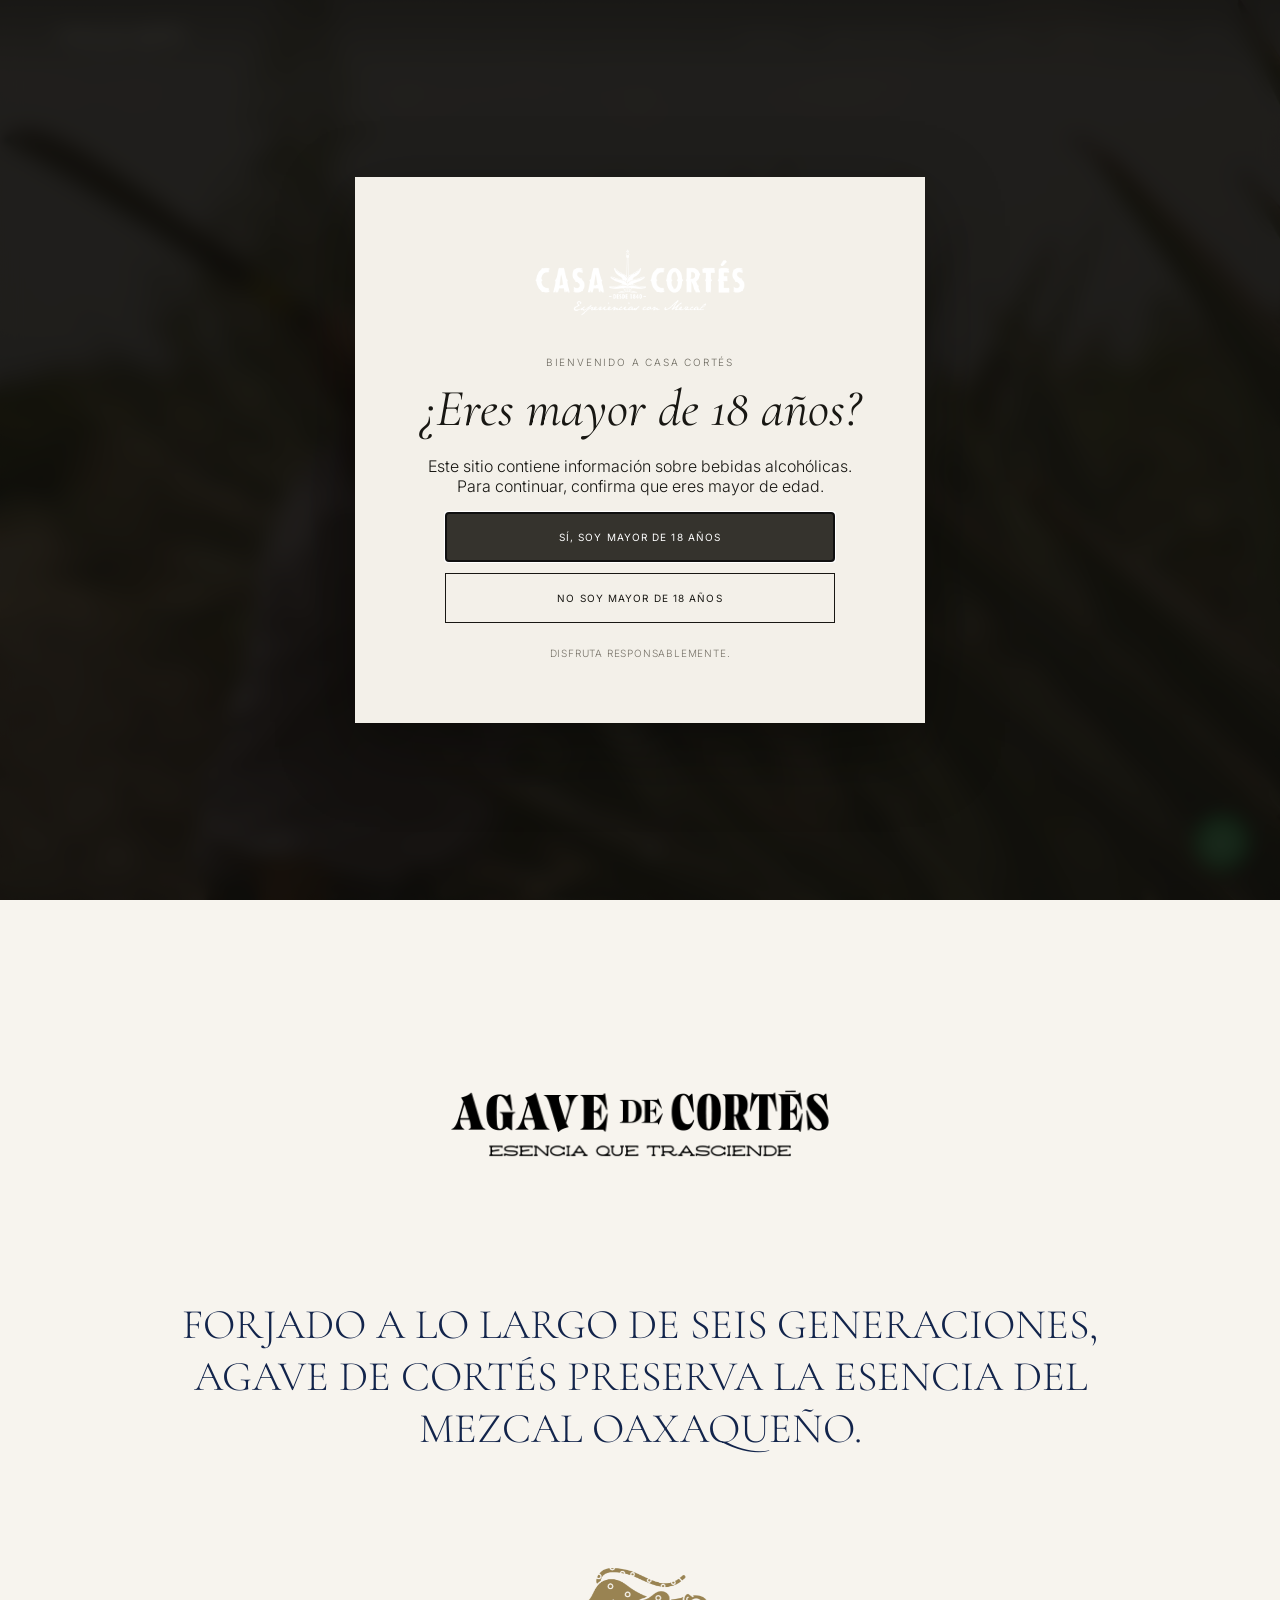
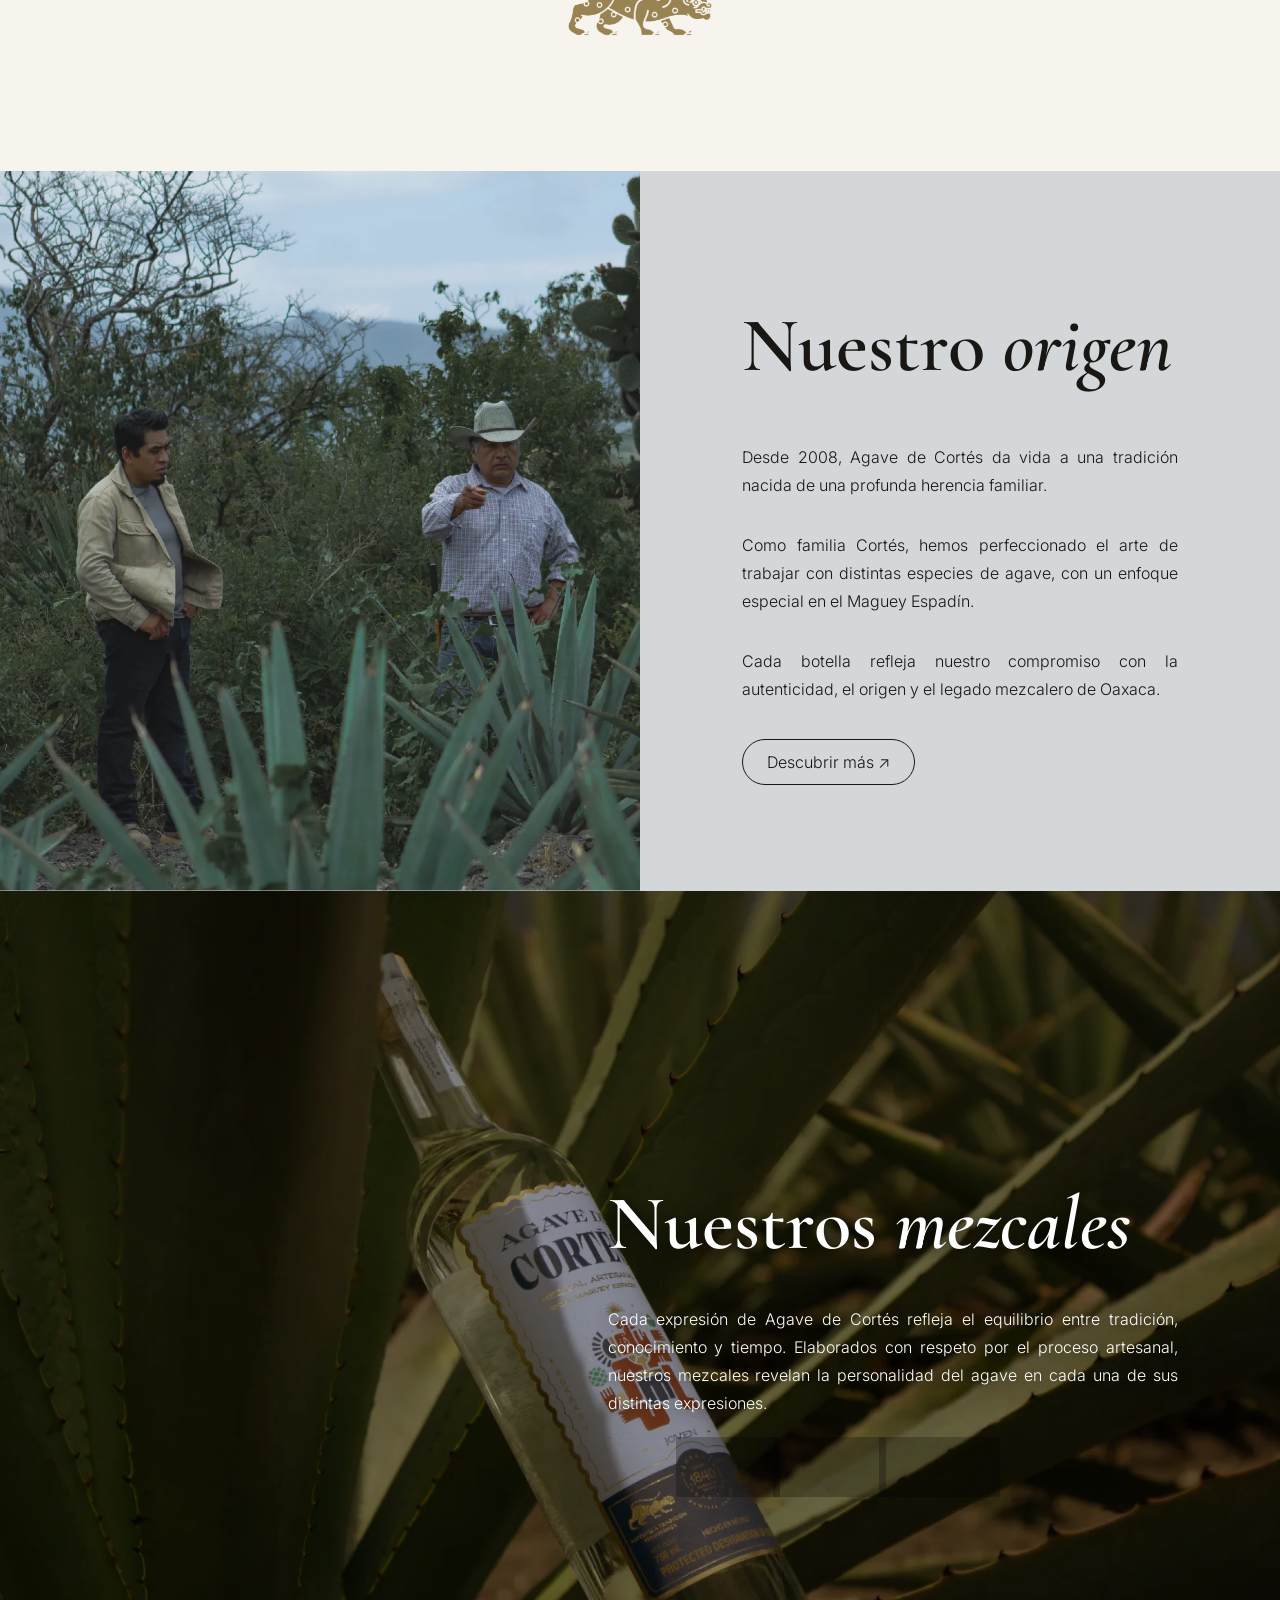
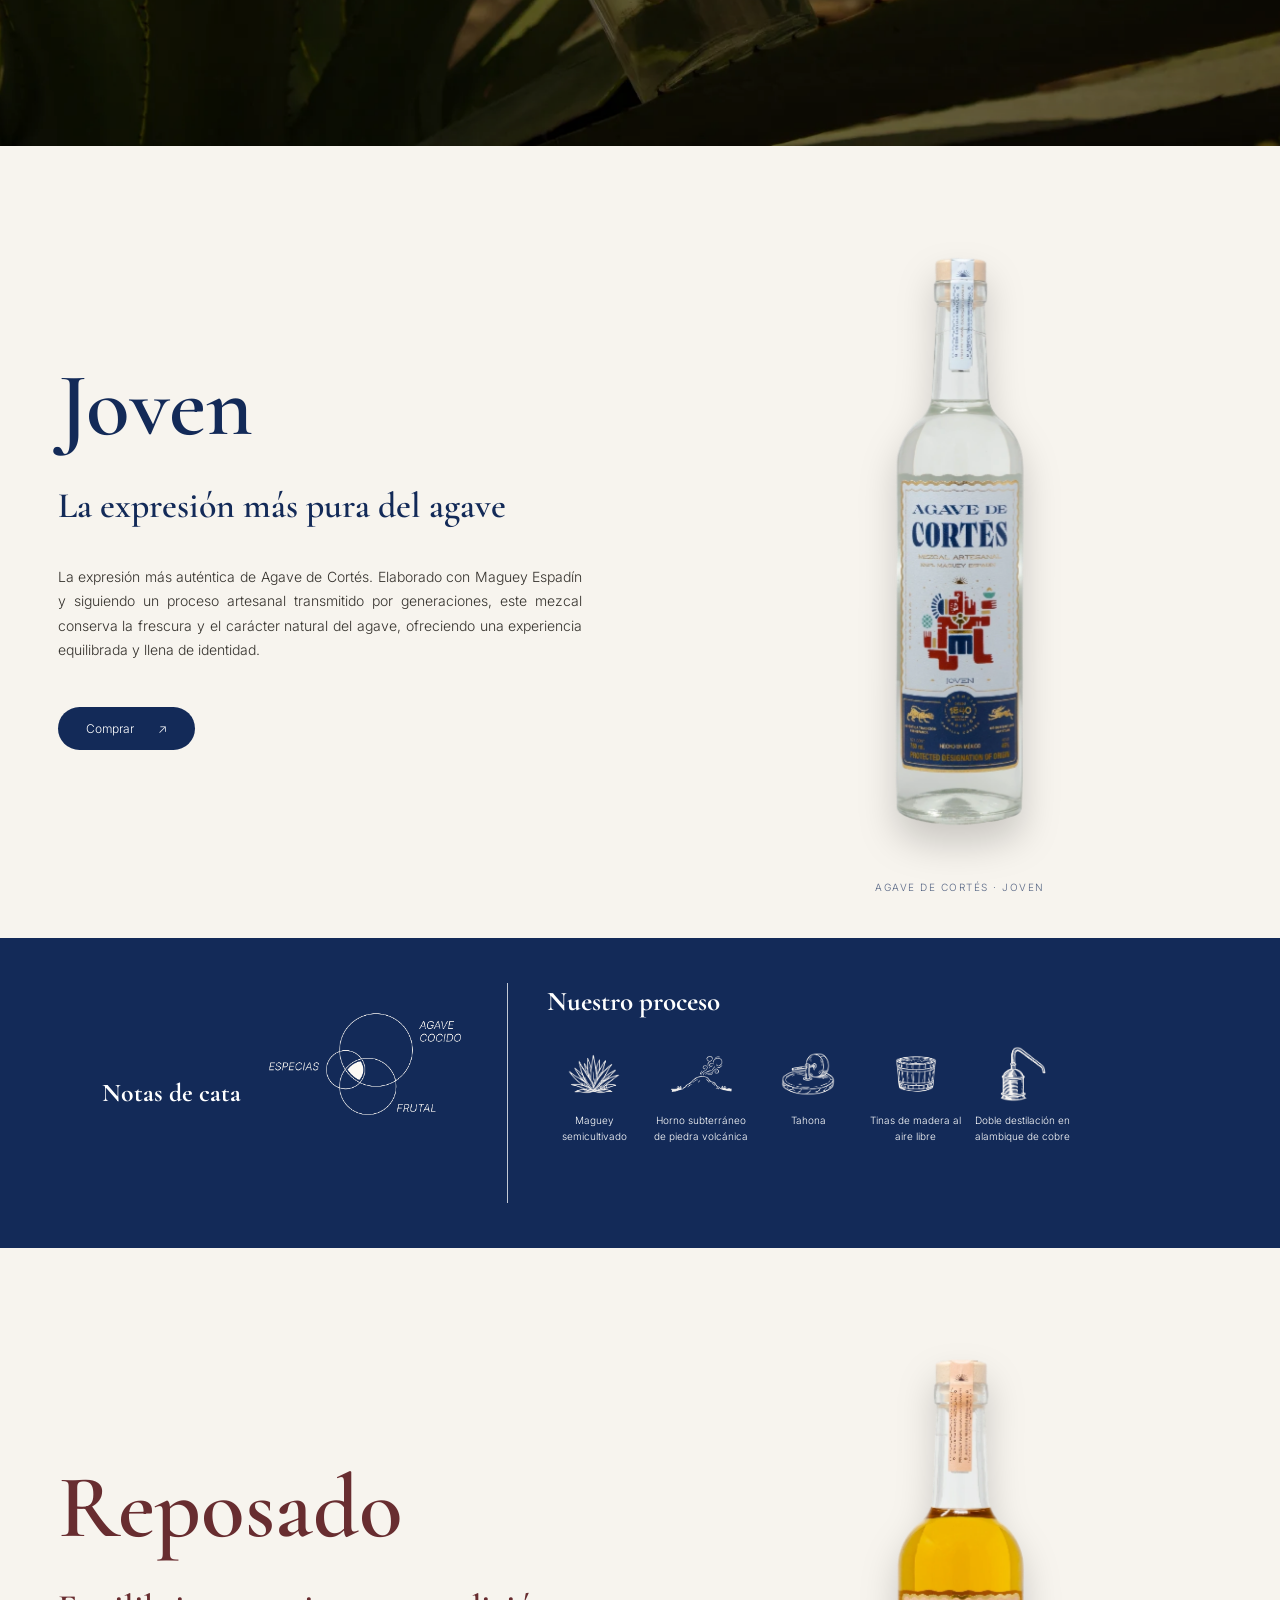
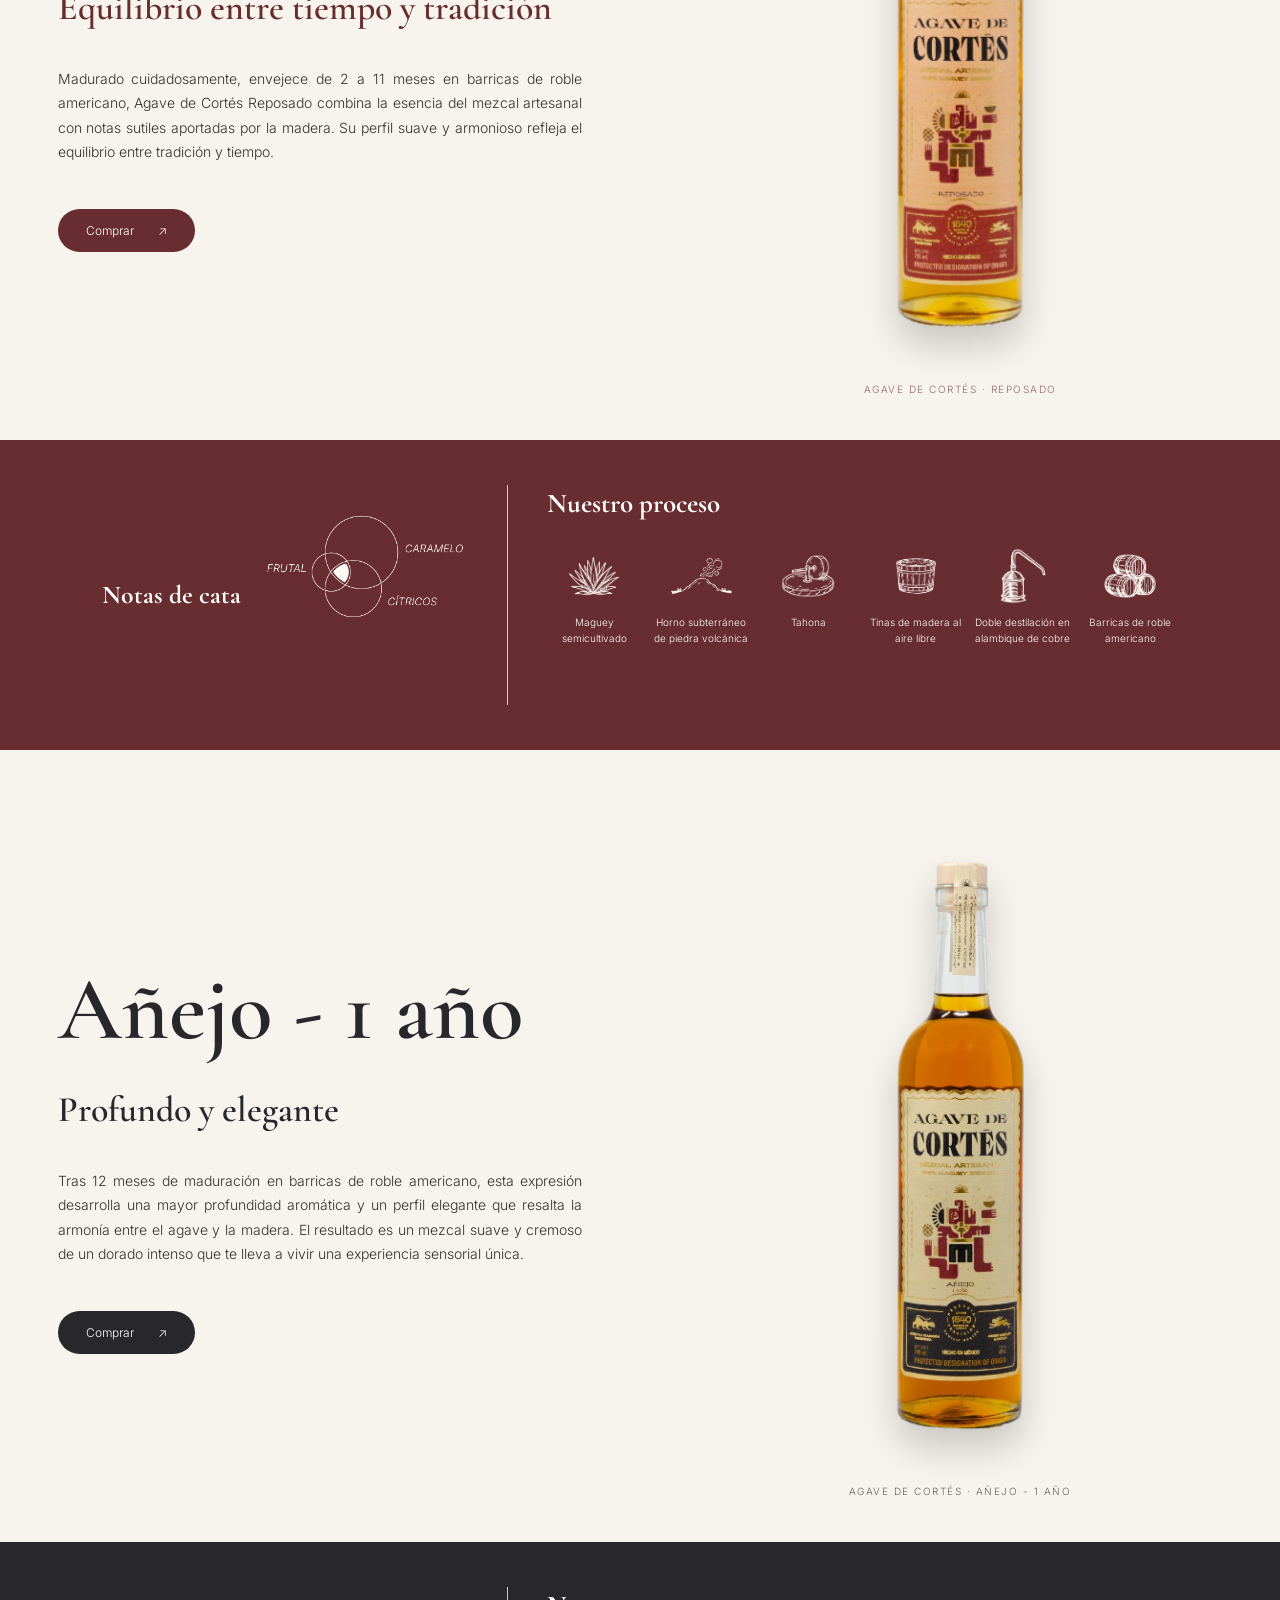
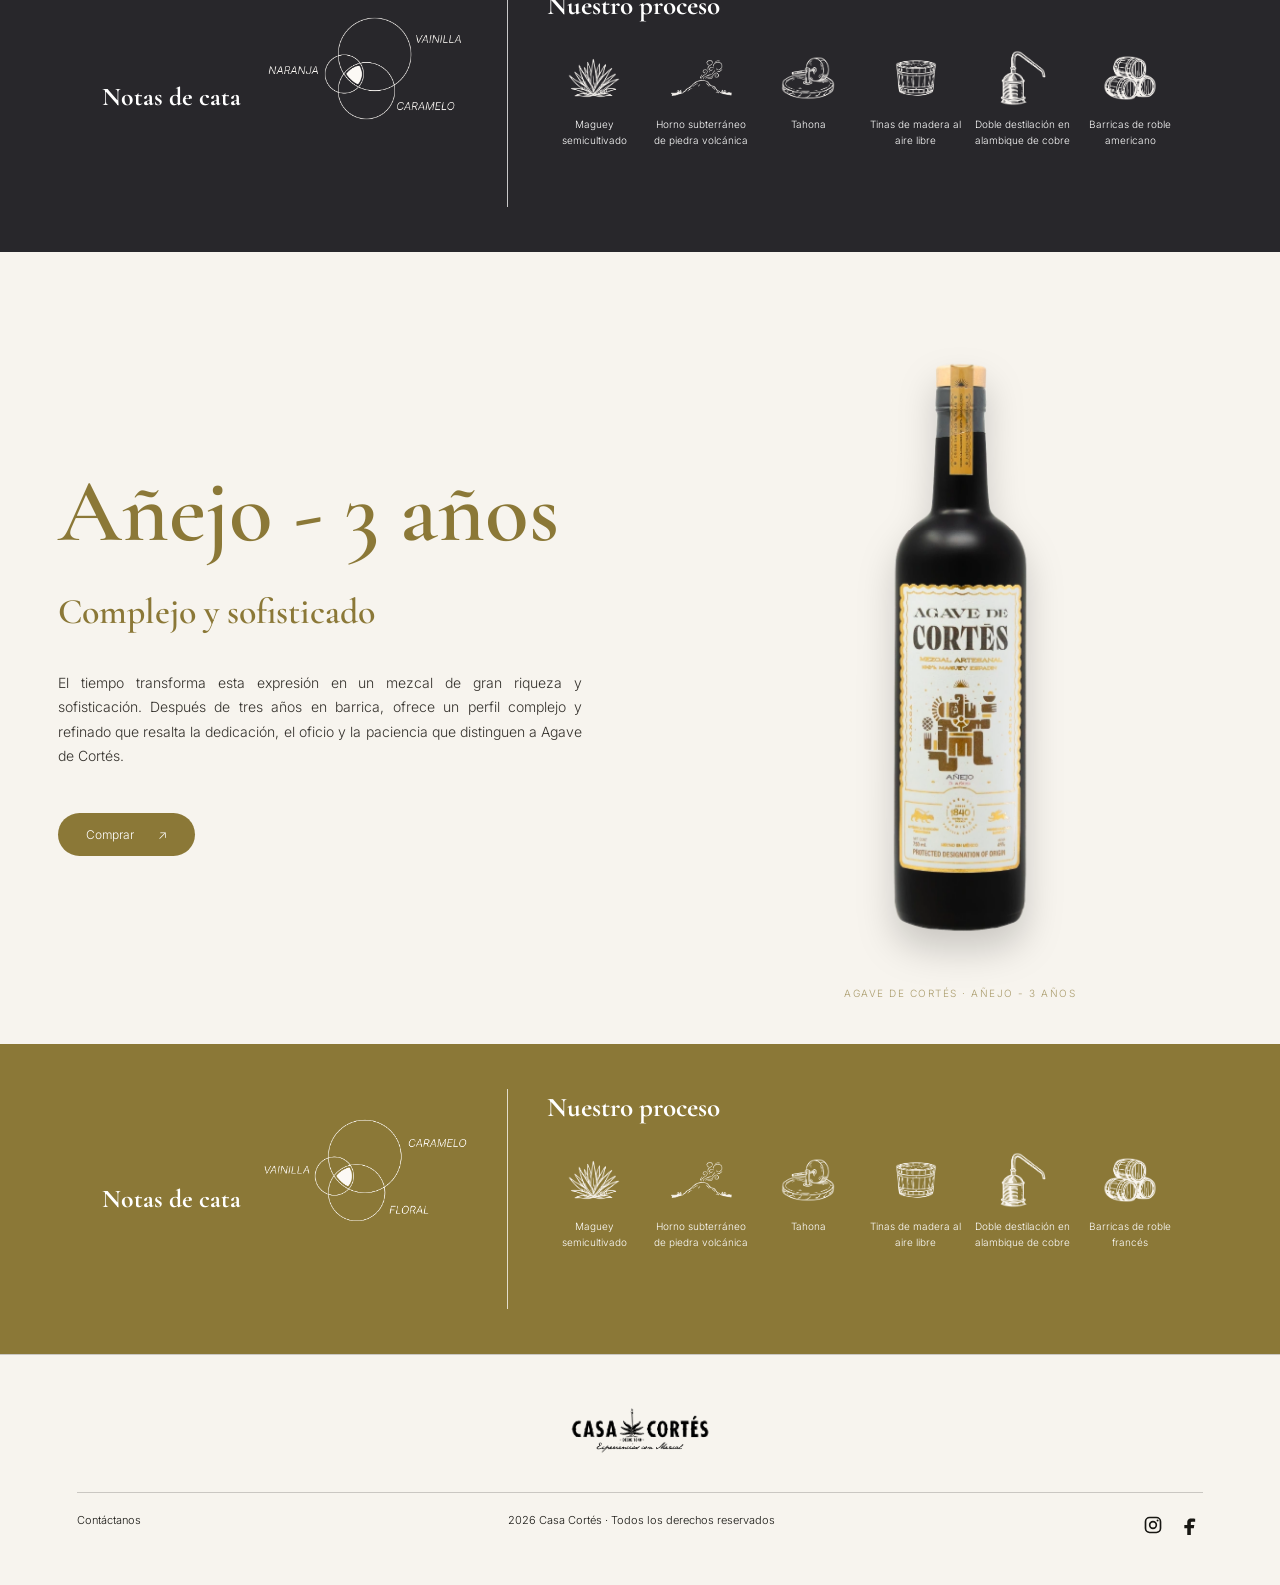
==== agave-de-cortes.html @ 1c8a9df0 "se agregó la pagina de valles" ====
<!DOCTYPE html>

<html lang="es"><head><meta charset="utf-8"/><meta content="width=device-width,initial-scale=1" name="viewport"/><title>Agave de Cortés — Casa Cortés</title><meta content="Descubre la historia y las cuatro expresiones de Agave de Cortés." name="description"/><link href="assets/favicon/favicon.ico" rel="icon"/><link href="https://fonts.googleapis.com" rel="preconnect"/><link crossorigin="" href="https://fonts.gstatic.com" rel="preconnect"/><link href="https://fonts.googleapis.com/css2?family=Cormorant+Garamond:ital,wght@0,600;1,600&amp;family=Inter:ital,wght@0,300;1,300&amp;display=swap" rel="stylesheet"/><link href="css/styles.css" rel="stylesheet"/><link href="css/agave.css" rel="stylesheet"/><script defer="" src="js/main.js"></script><script defer="" src="js/agave.js"></script><link href="css/motion.css" rel="stylesheet"/><script defer="" src="js/motion.js"></script></head>
<body class="age-locked agave-body"><div aria-labelledby="ageTitle" aria-modal="true" class="age-gate" id="ageGate" role="dialog"><div class="age-gate__backdrop"></div><div class="age-gate__panel"><img alt="Casa Cortés" class="age-gate__logo" src="assets/logos/casa-cortes.png"/><p class="age-gate__eyebrow">Bienvenido a Casa Cortés</p><h2 id="ageTitle">¿Eres mayor de 18 años?</h2><p>Este sitio contiene información sobre bebidas alcohólicas. Para continuar, confirma que eres mayor de edad.</p><div class="age-gate__actions"><button class="age-gate__yes" id="ageYes" type="button">Sí, soy mayor de 18 años</button><button class="age-gate__no" id="ageNo" type="button">No soy mayor de 18 años</button></div><p class="age-gate__responsible">Disfruta responsablemente.</p></div></div>
<header class="site-header" id="header"><a class="brand" href="index.html"><img alt="Casa Cortés" src="assets/logos/casa-cortes.png"/></a><button aria-controls="nav" aria-expanded="false" aria-label="Abrir menú" class="menu-toggle"><span></span><span></span><span></span></button><nav aria-label="Principal" id="nav"><a href="nosotros.html">Nosotros</a><a class="active" href="agave-de-cortes.html">Agave de Cortés</a><a href="el-jolgorio.html">El Jolgorio</a><a href="nuestra-soledad.html">Nuestra Soledad</a><a href="valles.html">Valles</a></nav></header>
<main class="agave-page"><section class="ag-hero"><img alt="Cosecha de maguey en Oaxaca" src="assets/images/10.webp"/><div class="ag-hero-shade"></div><div class="ag-hero-content"><img alt="Agave de Cortés — Esencia que trasciende" src="assets/logos/agave-logo-horizontal.png"/></div><a aria-label="Continuar" class="ag-scroll" href="#ag-intro">↓</a></section><section class="ag-intro" id="ag-intro"><img alt="Agave de Cortés — Esencia que trasciende" class="ag-intro-logo" src="assets/logos/agave-logo-horizontal.png"/><p>FORJADO A LO LARGO DE SEIS GENERACIONES,<br/>AGAVE DE CORTÉS PRESERVA LA ESENCIA DEL<br/>MEZCAL OAXAQUEÑO.</p><img alt="Jaguar, símbolo gráfico de Agave de Cortés" class="ag-ornament-img" loading="lazy" src="assets/images/agave-jaguar.png"/></section><section class="ag-origin"><div class="ag-origin-photo"><img alt="Familia Cortés en el campo de agave" loading="lazy" src="assets/images/agave-origen-oficial.webp"/></div><div class="ag-origin-copy"><h2>Nuestro <em>origen</em></h2><p>Desde 2008, Agave de Cortés da vida a una tradición nacida de una profunda herencia familiar.</p><p>Como familia Cortés, hemos perfeccionado el arte de trabajar con distintas especies de agave, con un enfoque especial en el Maguey Espadín.</p><p>Cada botella refleja nuestro compromiso con la autenticidad, el origen y el legado mezcalero de Oaxaca.</p><a href="nosotros.html">Descubrir más ↗</a></div></section><section class="ag-collection"><img alt="Botella Agave de Cortés entre magueyes" loading="lazy" src="assets/images/agave-coleccion-oficial.webp"/><div><h2>Nuestros <em>mezcales</em></h2><p>Cada expresión de Agave de Cortés refleja el equilibrio entre tradición, conocimiento y tiempo. Elaborados con respeto por el proceso artesanal, nuestros mezcales revelan la personalidad del agave en cada una de sus distintas expresiones.</p><nav aria-label="Explorar expresiones"><a href="#joven">Joven</a><a href="#reposado">Reposado</a><a href="#anejo-1">Añejo 1 año</a><a href="#anejo-3">Añejo 3 años</a></nav></div></section><section class="ag-product ag-navy" id="joven"><div class="ag-product-copy"><h2>Joven</h2><h3>La expresión más pura del agave</h3><p>La expresión más auténtica de Agave de Cortés. Elaborado con Maguey Espadín y siguiendo un proceso artesanal transmitido por generaciones, este mezcal conserva la frescura y el carácter natural del agave, ofreciendo una experiencia equilibrada y llena de identidad.</p><a aria-label="Comprar Joven" class="ag-buy" href="https://casacortes.mx/ecommerce/producto/321" rel="noopener noreferrer" target="_blank">Comprar <span>↗</span></a></div><div class="ag-product-art"><img alt="Botella oficial Agave de Cortés Joven, tomada del PDF" loading="lazy" src="assets/images/agave-joven-oficial.webp"/><span>Agave de Cortés · Joven</span></div><div class="ag-product-details"><div class="ag-tasting"><h4>Notas de cata</h4><div class="ag-notes"><img alt="Diagrama oficial de notas de cata de Agave de Cortés joven" class="ag-cata-official" loading="lazy" src="assets/images/notas-cata/joven.png"/></div></div><div class="ag-process"><h4>Nuestro proceso</h4><ol><li><img alt="" loading="lazy" src="assets/images/proceso-maguey.png"/><span>Maguey semicultivado</span></li><li><img alt="" loading="lazy" src="assets/images/proceso-horno.png"/><span>Horno subterráneo de piedra volcánica</span></li><li><img alt="" loading="lazy" src="assets/images/proceso-tahona.png"/><span>Tahona</span></li><li><img alt="" loading="lazy" src="assets/images/proceso-tina.png"/><span>Tinas de madera al aire libre</span></li><li><img alt="" loading="lazy" src="assets/images/proceso-alambique.png"/><span>Doble destilación en alambique de cobre</span></li></ol></div></div></section><section class="ag-product ag-wine" id="reposado"><div class="ag-product-copy"><h2>Reposado</h2><h3>Equilibrio entre tiempo y tradición</h3><p>Madurado cuidadosamente, envejece de 2 a 11 meses en barricas de roble americano, Agave de Cortés Reposado combina la esencia del mezcal artesanal con notas sutiles aportadas por la madera. Su perfil suave y armonioso refleja el equilibrio entre tradición y tiempo.</p><a aria-label="Comprar Reposado" class="ag-buy" href="https://casacortes.mx/ecommerce/producto/8" rel="noopener noreferrer" target="_blank">Comprar <span>↗</span></a></div><div class="ag-product-art"><img alt="Botella oficial Agave de Cortés Reposado, tomada del PDF" loading="lazy" src="assets/images/agave-reposado-oficial.webp"/><span>Agave de Cortés · Reposado</span></div><div class="ag-product-details"><div class="ag-tasting"><h4>Notas de cata</h4><div class="ag-notes"><img alt="Diagrama oficial de notas de cata de Agave de Cortés reposado" class="ag-cata-official" loading="lazy" src="assets/images/notas-cata/reposado.png"/></div></div><div class="ag-process"><h4>Nuestro proceso</h4><ol><li><img alt="" loading="lazy" src="assets/images/proceso-maguey.png"/><span>Maguey semicultivado</span></li><li><img alt="" loading="lazy" src="assets/images/proceso-horno.png"/><span>Horno subterráneo de piedra volcánica</span></li><li><img alt="" loading="lazy" src="assets/images/proceso-tahona.png"/><span>Tahona</span></li><li><img alt="" loading="lazy" src="assets/images/proceso-tina.png"/><span>Tinas de madera al aire libre</span></li><li><img alt="" loading="lazy" src="assets/images/proceso-alambique.png"/><span>Doble destilación en alambique de cobre</span></li><li><img alt="" loading="lazy" src="assets/images/proceso-barricas.png"/><span>Barricas de roble americano</span></li></ol></div></div></section><section class="ag-product ag-charcoal" id="anejo-1"><div class="ag-product-copy"><h2>Añejo - 1 año</h2><h3>Profundo y elegante</h3><p>Tras 12 meses de maduración en barricas de roble americano, esta expresión desarrolla una mayor profundidad aromática y un perfil elegante que resalta la armonía entre el agave y la madera. El resultado es un mezcal suave y cremoso de un dorado intenso que te lleva a vivir una experiencia sensorial única.</p><a aria-label="Comprar Añejo - 1 año" class="ag-buy" href="https://casacortes.mx/ecommerce/producto/4" rel="noopener noreferrer" target="_blank">Comprar <span>↗</span></a></div><div class="ag-product-art"><img alt="Botella oficial Agave de Cortés Añejo - 1 año, tomada del PDF" loading="lazy" src="assets/images/agave-anejo-1-oficial.webp"/><span>Agave de Cortés · Añejo - 1 año</span></div><div class="ag-product-details"><div class="ag-tasting"><h4>Notas de cata</h4><div class="ag-notes"><img alt="Diagrama oficial de notas de cata de Agave de Cortés anejo-1" class="ag-cata-official" loading="lazy" src="assets/images/notas-cata/anejo-1.png"/></div></div><div class="ag-process"><h4>Nuestro proceso</h4><ol><li><img alt="" loading="lazy" src="assets/images/proceso-maguey.png"/><span>Maguey semicultivado</span></li><li><img alt="" loading="lazy" src="assets/images/proceso-horno.png"/><span>Horno subterráneo de piedra volcánica</span></li><li><img alt="" loading="lazy" src="assets/images/proceso-tahona.png"/><span>Tahona</span></li><li><img alt="" loading="lazy" src="assets/images/proceso-tina.png"/><span>Tinas de madera al aire libre</span></li><li><img alt="" loading="lazy" src="assets/images/proceso-alambique.png"/><span>Doble destilación en alambique de cobre</span></li><li><img alt="" loading="lazy" src="assets/images/proceso-barricas.png"/><span>Barricas de roble americano</span></li></ol></div></div></section><section class="ag-product ag-gold" id="anejo-3"><div class="ag-product-copy"><h2>Añejo - 3 años</h2><h3>Complejo y sofisticado</h3><p>El tiempo transforma esta expresión en un mezcal de gran riqueza y sofisticación. Después de tres años en barrica, ofrece un perfil complejo y refinado que resalta la dedicación, el oficio y la paciencia que distinguen a Agave de Cortés.</p><a aria-label="Comprar Añejo - 3 años" class="ag-buy" href="https://casacortes.mx/ecommerce/producto/10" rel="noopener noreferrer" target="_blank">Comprar <span>↗</span></a></div><div class="ag-product-art"><img alt="Botella oficial Agave de Cortés Añejo - 3 años, tomada del PDF" loading="lazy" src="assets/images/agave-anejo-3-oficial.webp"/><span>Agave de Cortés · Añejo - 3 años</span></div><div class="ag-product-details"><div class="ag-tasting"><h4>Notas de cata</h4><div class="ag-notes"><img alt="Diagrama oficial de notas de cata de Agave de Cortés anejo-3" class="ag-cata-official" loading="lazy" src="assets/images/notas-cata/anejo-3.png"/></div></div><div class="ag-process"><h4>Nuestro proceso</h4><ol><li><img alt="" loading="lazy" src="assets/images/proceso-maguey.png"/><span>Maguey semicultivado</span></li><li><img alt="" loading="lazy" src="assets/images/proceso-horno.png"/><span>Horno subterráneo de piedra volcánica</span></li><li><img alt="" loading="lazy" src="assets/images/proceso-tahona.png"/><span>Tahona</span></li><li><img alt="" loading="lazy" src="assets/images/proceso-tina.png"/><span>Tinas de madera al aire libre</span></li><li><img alt="" loading="lazy" src="assets/images/proceso-alambique.png"/><span>Doble destilación en alambique de cobre</span></li><li><img alt="" loading="lazy" src="assets/images/proceso-barricas.png"/><span>Barricas de roble francés</span></li></ol></div></div></section></main><a aria-label="Atención a clientes por WhatsApp" class="whatsapp-float" href="https://wa.me/5219511170569" rel="noopener noreferrer" target="_blank"><svg aria-hidden="true" viewbox="0 0 24 24"><path d="M20.52 3.48A11.8 11.8 0 0 0 12.08 0C5.5 0 .15 5.35.15 11.93c0 2.1.55 4.16 1.6 5.97L.05 24l6.25-1.64a11.9 11.9 0 0 0 5.77 1.47h.01c6.58 0 11.93-5.35 11.93-11.93 0-3.19-1.24-6.18-3.49-8.42ZM12.08 21.8h-.01a9.88 9.88 0 0 1-5.04-1.38l-.36-.21-3.71.97.99-3.62-.23-.37a9.86 9.86 0 0 1-1.52-5.26c0-5.45 4.44-9.89 9.9-9.89a9.82 9.82 0 0 1 7 2.9 9.82 9.82 0 0 1 2.9 7c-.01 5.44-4.45 9.86-9.92 9.86Zm5.42-7.4c-.3-.15-1.76-.87-2.03-.97-.27-.1-.47-.15-.67.15-.2.3-.77.97-.94 1.17-.17.2-.35.22-.65.07-.3-.15-1.25-.46-2.38-1.47a8.9 8.9 0 0 1-1.65-2.05c-.17-.3-.02-.46.13-.6.13-.13.3-.35.45-.52.15-.17.2-.3.3-.5.1-.2.05-.37-.02-.52-.08-.15-.67-1.61-.92-2.21-.24-.58-.49-.5-.67-.51h-.57c-.2 0-.52.07-.79.37-.27.3-1.04 1.02-1.04 2.48s1.07 2.88 1.22 3.08c.15.2 2.1 3.2 5.08 4.49.71.31 1.26.49 1.7.63.71.23 1.36.19 1.87.12.57-.08 1.76-.72 2.01-1.41.25-.7.25-1.29.17-1.41-.07-.13-.27-.2-.57-.35Z" fill="currentColor"></path></svg></a>
<footer><img alt="Casa Cortés" src="assets/logos/casa-cortes.png"/><div><a href="contacto.html">Contáctanos</a><span>2026 Casa Cortés · Todos los derechos reservados</span><span aria-label="Redes sociales de Agave de Cortés" class="social-links"><a aria-label="Instagram de Agave de Cortés" href="https://www.instagram.com/agavedecortes.oax" rel="noopener noreferrer" target="_blank"><svg aria-hidden="true" viewbox="0 0 24 24"><rect fill="none" height="18" rx="5" stroke="currentColor" stroke-width="2" width="18" x="3" y="3"></rect><circle cx="12" cy="12" fill="none" r="4" stroke="currentColor" stroke-width="2"></circle><circle cx="17.5" cy="6.5" fill="currentColor" r="1.2"></circle></svg></a><a aria-label="Facebook de Agave de Cortés" href="https://www.facebook.com/agavedecortes.oax" rel="noopener noreferrer" target="_blank"><svg aria-hidden="true" viewbox="0 0 24 24"><path d="M14 8h3V4.5c-.52-.07-2.3-.22-4.42-.22C8.4 4.28 7.5 6.8 7.5 9.05V12H4v4h3.5v8h4.3v-8h3.58l.57-4H11.8V9.45C11.8 8.3 12.12 8 14 8Z" fill="currentColor"></path></svg></a></span></div></footer>
</body></html>
---- css/styles.css ----
:root{--paper:#f3f0e9;--ink:#181713;--olive:#3e493b;--line:rgba(24,23,19,.2);--display:Georgia,'Times New Roman',serif;--body:Arial,Helvetica,sans-serif}*{box-sizing:border-box}html{scroll-behavior:smooth}body{margin:0;background:var(--paper);color:var(--ink);font-family:var(--body)}img{display:block;max-width:100%}a{color:inherit}.site-header{position:fixed;z-index:50;top:0;left:0;width:100%;height:72px;padding:0 clamp(20px,4vw,72px);display:flex;align-items:center;justify-content:space-between;color:#fff;transition:.35s;background:linear-gradient(to bottom,rgba(0,0,0,.35),transparent)}.site-header.scrolled{background:rgba(20,20,18,.9);backdrop-filter:blur(12px)}.brand img{width:140px}.site-header nav{display:flex;gap:30px;font-size:12px;letter-spacing:.06em}.site-header nav a{text-decoration:none}.menu-toggle{display:none;background:none;border:1px solid currentColor;color:inherit;border-radius:99px;padding:8px 14px}.hero{height:100svh;min-height:620px;position:relative;color:#fff;overflow:hidden}.hero>img{width:100%;height:100%;object-fit:cover;object-position:center}.hero-shade{position:absolute;inset:0;background:linear-gradient(90deg,rgba(0,0,0,.45),rgba(0,0,0,.05) 65%),linear-gradient(0deg,rgba(0,0,0,.3),transparent 50%)}.hero-copy{position:absolute;left:clamp(24px,8vw,140px);bottom:15vh;max-width:700px}.hero-copy span,.eyebrow{font-size:11px;letter-spacing:.22em;text-transform:uppercase}.hero h1,.section h2,.legacy h2,.world h2{font-family:var(--display);font-weight:400;font-style:italic}.hero h1{font-size:clamp(54px,8vw,118px);line-height:.82;margin:18px 0}.hero-copy p{font-family:var(--display);font-size:22px}.scroll{position:absolute;bottom:28px;left:50%;font-size:28px;text-decoration:none}.section{padding:clamp(80px,10vw,150px) clamp(22px,8vw,130px)}.intro{text-align:center}.section h2,.legacy h2,.world h2{font-size:clamp(42px,5vw,76px);margin:14px 0 20px}.lead,.section-head p,.world-inner>p{max-width:780px;margin:0 auto 55px;line-height:1.7;color:#5c584f}.gallery{display:grid;grid-template-columns:48px 1fr 48px;align-items:center;gap:18px}.track{display:flex;overflow:hidden}.track figure{min-width:100%;margin:0}.track img{width:100%;height:min(52vw,560px);object-fit:cover}.gbtn{width:44px;height:44px;border:1px solid var(--line);border-radius:50%;background:transparent;font-size:20px}.legacy{min-height:68vh;position:relative;display:grid;place-items:center;color:#fff;overflow:hidden}.legacy>img{position:absolute;inset:0;width:100%;height:100%;object-fit:cover}.legacy:after{content:"";position:absolute;inset:0;background:rgba(0,0,0,.48)}.legacy-copy{z-index:2;text-align:center;max-width:760px;padding:80px 24px}.legacy-copy p{line-height:1.7}.section-head{margin-bottom:48px}.brand-grid{display:grid;grid-template-columns:repeat(3,1fr);gap:22px}.brand-card{position:relative;padding:0;border:0;background:#111;aspect-ratio:4/5;overflow:hidden;color:#fff;cursor:pointer}.brand-card>img{width:100%;height:100%;object-fit:cover;transition:.55s transform,.45s opacity}.card-base{position:absolute;left:0;right:0;bottom:22px;font-family:var(--display);font-size:28px;text-shadow:0 2px 12px #000}.card-detail{position:absolute;inset:0;padding:12%;display:flex;flex-direction:column;justify-content:center;align-items:center;gap:22px;background:rgba(0,0,0,.73);opacity:0;transition:.4s}.card-logo{max-width:170px;max-height:90px;object-fit:contain}.dark-logo{filter:invert(1)}.card-detail b{font-family:var(--display);font-size:21px;font-weight:400;line-height:1.35}.card-detail small{border:1px solid rgba(255,255,255,.65);border-radius:30px;padding:10px 16px}.brand-card.active .card-detail,.brand-card:hover .card-detail{opacity:1}.brand-card.active>img,.brand-card:hover>img{transform:scale(1.035);opacity:.75}.world{position:relative;color:#fff;min-height:780px;overflow:hidden}.world-bg,.world-shade{position:absolute;inset:0;width:100%;height:100%}.world-bg{object-fit:cover}.world-shade{background:rgba(0,0,0,.58)}.world-inner{position:relative;z-index:2;text-align:center;padding:90px 5vw}.world-inner>p{color:#eee}.map-wrap{max-width:1050px;margin:auto}.map-wrap>img{width:100%;opacity:.92}.map-buttons{display:flex;flex-wrap:wrap;justify-content:center;gap:8px;margin-top:20px}.map-buttons button{border:1px solid rgba(255,255,255,.5);background:transparent;color:#fff;border-radius:99px;padding:9px 14px;cursor:pointer}.map-buttons button.active{background:#fff;color:#111}.country-info{min-height:58px;margin-top:16px;display:flex;gap:12px;justify-content:center;align-items:baseline}.country-info span{font-size:13px;color:#ddd}.centered{text-align:center}.experience-grid{display:grid;grid-template-columns:1fr 1fr;gap:18px}.experience-grid article{height:520px;position:relative;overflow:hidden;color:#fff}.experience-grid article>img{width:100%;height:100%;object-fit:cover;transition:.5s transform}.experience-grid article:after{content:"";position:absolute;inset:0;background:linear-gradient(0deg,rgba(0,0,0,.75),transparent 65%)}.experience-grid article>div{position:absolute;z-index:2;left:8%;right:8%;bottom:8%}.experience-grid h3{font:italic 42px var(--display);margin:0 0 10px}.experience-grid p{line-height:1.5;max-width:520px}.experience-grid a{text-underline-offset:5px}.experience-grid article:hover>img{transform:scale(1.035)}footer{padding:48px clamp(22px,6vw,90px);border-top:1px solid var(--line);text-align:center}footer>img{width:150px;margin:0 auto 34px;filter:invert(1)}footer>div{border-top:1px solid var(--line);padding-top:20px;display:flex;justify-content:space-between;gap:20px;font-size:11px}footer a{text-decoration:none}@media(max-width:800px){.site-header{height:64px}.site-header nav{display:none;position:absolute;top:64px;left:0;right:0;padding:28px;background:rgba(20,20,18,.96);flex-direction:column;font-size:16px}.site-header nav.open{display:flex}.menu-toggle{display:block}.brand img{width:112px}.hero{min-height:600px}.hero>img{object-position:38% center}.hero-copy{bottom:12vh}.hero h1{font-size:clamp(48px,16vw,72px)}.gallery{grid-template-columns:1fr}.gbtn{display:none}.track img{height:62vw}.brand-grid,.experience-grid{grid-template-columns:1fr}.brand-card{aspect-ratio:4/4.6}.experience-grid article{height:430px}.world{min-height:650px}.country-info{flex-direction:column;align-items:center}.section{padding-left:22px;padding-right:22px}footer>div{flex-direction:column}.card-detail{opacity:0}.brand-card:hover .card-detail{opacity:0}.brand-card.active .card-detail{opacity:1}}
@media(prefers-reduced-motion:reduce){*{scroll-behavior:auto!important;transition:none!important}}

/* V3 — responsive hero + editorial gallery */
:root{--content-max:1680px}
.hero{height:clamp(680px,82svh,1180px);min-height:680px;max-height:1180px}
.hero-copy{bottom:clamp(90px,13vh,170px);max-width:min(46vw,760px)}
.hero h1{font-size:clamp(58px,6.6vw,122px)}
.site-header{max-width:none}
.intro{padding-top:clamp(86px,8vw,150px);padding-bottom:clamp(90px,9vw,160px);overflow:hidden}
.intro-mark{display:flex;align-items:center;justify-content:center;gap:14px;margin:0 auto 24px;color:var(--olive)}
.intro-mark span{display:block;width:clamp(70px,9vw,150px);height:1px;background:var(--line)}
.intro-mark b{font-size:16px;font-weight:400}
.intro h2{font-size:clamp(46px,5.2vw,86px);line-height:1.02;margin-top:18px}
.intro .lead{max-width:900px;font-size:clamp(15px,1.15vw,19px);margin-bottom:clamp(48px,5vw,78px)}
.gallery-shell{width:min(100%,var(--content-max));margin:0 auto;display:grid;grid-template-columns:52px minmax(0,1fr) 52px;align-items:center;gap:clamp(12px,1.4vw,24px)}
.gallery{min-width:0;overflow:visible;display:block}
.track{display:flex;overflow:visible;gap:clamp(12px,1.6vw,26px);will-change:transform;touch-action:pan-y}
.track figure{flex:0 0 78%;min-width:0;margin:0;opacity:.52;transform:scale(.94);transition:opacity .45s ease,transform .45s ease}
.track figure.active{opacity:1;transform:scale(1)}
.track img{width:100%;height:clamp(330px,39vw,650px);object-fit:cover}
.gbtn{background:rgba(243,240,233,.85);backdrop-filter:blur(4px);cursor:pointer;z-index:2}
.gallery-dots{display:flex;justify-content:center;gap:9px;margin-top:24px}
.gallery-dots button{width:7px;height:7px;border:0;border-radius:50%;padding:0;background:rgba(24,23,19,.25);cursor:pointer}
.gallery-dots button.active{background:var(--ink);transform:scale(1.25)}
@media(min-width:1921px){.site-header{height:88px;padding-left:max(72px,calc((100vw - 1920px)/2 + 72px));padding-right:max(72px,calc((100vw - 1920px)/2 + 72px))}.brand img{width:168px}.site-header nav{font-size:14px;gap:38px}.hero{height:82vh;min-height:820px;max-height:1250px}.hero-copy{left:max(140px,calc((100vw - 1920px)/2 + 140px))}.section{padding-left:max(130px,calc((100vw - 1920px)/2 + 130px));padding-right:max(130px,calc((100vw - 1920px)/2 + 130px))}.intro h2{font-size:clamp(76px,4.1vw,104px)}.intro .lead{font-size:20px;max-width:980px}.gallery-shell{max-width:1780px}.track img{height:min(34vw,720px)}}
@media(max-width:1100px){.hero{height:78svh;min-height:650px}.hero-copy{max-width:70vw}.track figure{flex-basis:86%}}
@media(max-width:800px){.hero{height:78svh;min-height:560px;max-height:820px}.hero-copy{left:22px;right:22px;bottom:88px;max-width:none}.hero h1{font-size:clamp(46px,15vw,70px);line-height:.9}.hero-copy p{font-size:18px}.scroll{bottom:20px}.intro{padding-top:72px;padding-bottom:82px}.intro-mark{margin-bottom:18px}.intro h2{font-size:clamp(42px,12vw,62px);line-height:1.02}.intro .lead{font-size:15px;line-height:1.65;margin-bottom:38px}.gallery-shell{display:block;width:calc(100% + 44px);margin-left:-22px;overflow:hidden}.gallery{overflow:hidden}.track{gap:0;transform:none}.track figure{flex:0 0 100%;opacity:1;transform:none}.track img{height:clamp(290px,72vw,470px)}.gbtn{display:none}.gallery-dots{margin-top:18px}.eyebrow{font-size:10px}.intro-mark span{width:64px}}
@media(max-width:480px){.hero{height:72svh;min-height:540px}.hero>img{object-position:40% center}.hero-copy span{font-size:9px}.hero-copy p{font-size:16px}.intro h2{font-size:clamp(38px,11.5vw,52px)}.track img{height:76vw}}

/* V5 — menú hamburguesa móvil */
.menu-toggle{width:44px;height:44px;padding:0;border:0;border-radius:0;position:relative;align-items:center;justify-content:center;flex-direction:column;gap:6px;cursor:pointer}
.menu-toggle span{display:block;width:25px;height:1.5px;background:currentColor;transition:transform .3s ease,opacity .2s ease}
.menu-toggle[aria-expanded="true"] span:nth-child(1){transform:translateY(7.5px) rotate(45deg)}
.menu-toggle[aria-expanded="true"] span:nth-child(2){opacity:0}
.menu-toggle[aria-expanded="true"] span:nth-child(3){transform:translateY(-7.5px) rotate(-45deg)}
@media(max-width:800px){.menu-toggle{display:flex}.site-header nav{max-height:calc(100svh - 64px);overflow:auto}.site-header nav.open{display:flex}}

/* V6 — icono hamburguesa móvil de tres líneas claramente visibles */
@media (max-width:800px){
  .menu-toggle{
    display:flex;
    width:48px;
    height:48px;
    padding:0;
    margin:0;
    border:0 !important;
    outline:0;
    border-radius:0;
    background:transparent !important;
    color:#fff;
    align-items:center;
    justify-content:center;
    flex-direction:column;
    gap:6px;
    -webkit-appearance:none;
    appearance:none;
  }
  .menu-toggle span{
    display:block !important;
    width:30px;
    height:3px;
    min-height:3px;
    border-radius:3px;
    background:#fff !important;
    opacity:1;
    transform-origin:center;
    transition:transform .28s ease,opacity .18s ease;
  }
  .menu-toggle[aria-expanded="true"] span:nth-child(1){transform:translateY(9px) rotate(45deg)}
  .menu-toggle[aria-expanded="true"] span:nth-child(2){opacity:0}
  .menu-toggle[aria-expanded="true"] span:nth-child(3){transform:translateY(-9px) rotate(-45deg)}
}

/* V7 — redes sociales y WhatsApp */
.social-links{display:flex;align-items:center;justify-content:flex-end;gap:14px}
.social-links a{display:inline-flex;width:24px;height:24px;align-items:center;justify-content:center;transition:opacity .2s ease,transform .2s ease}
.social-links svg{width:20px;height:20px;display:block}
.social-links a:hover{opacity:.65;transform:translateY(-1px)}
.whatsapp-float{position:fixed;z-index:70;right:clamp(18px,2.4vw,34px);bottom:clamp(18px,2.4vw,34px);width:54px;height:54px;border-radius:50%;display:grid;place-items:center;background:#25D366;color:#fff;box-shadow:0 7px 24px rgba(0,0,0,.22);transition:transform .2s ease,box-shadow .2s ease}
.whatsapp-float svg{width:29px;height:29px}.whatsapp-float:hover{transform:translateY(-2px);box-shadow:0 9px 28px rgba(0,0,0,.28)}
@media(max-width:800px){.social-links{justify-content:center}.whatsapp-float{width:50px;height:50px;right:16px;bottom:18px}.whatsapp-float svg{width:27px;height:27px}}

/* V9 — acceso +18 global corregido */
body.age-locked{overflow:hidden}
.age-gate{position:fixed;inset:0;z-index:9999;display:grid;place-items:center;padding:22px;isolation:isolate}
.age-gate[hidden]{display:none!important}
.age-gate__backdrop{position:absolute;inset:0;z-index:-1;background:rgba(15,14,11,.88);backdrop-filter:blur(10px);-webkit-backdrop-filter:blur(10px)}
.age-gate__panel{position:relative;width:min(92vw,570px);max-height:calc(100svh - 28px);overflow:auto;padding:clamp(38px,6vw,64px) clamp(26px,5vw,58px);background:var(--paper);color:var(--ink);text-align:center;box-shadow:0 24px 70px rgba(0,0,0,.34)}
.age-gate__logo{width:min(230px,60%);height:auto;filter:none;margin:0 auto 32px;display:block}
.age-gate__eyebrow{text-transform:uppercase;letter-spacing:.18em;font-size:10px;margin:0 0 14px;color:#6b685e}
.age-gate h2{font-family:var(--display);font-size:clamp(34px,5vw,52px);font-weight:400;font-style:italic;line-height:1.04;margin:0 0 20px}
.age-gate #ageText{max-width:430px;margin:0 auto 30px;font-size:14px;line-height:1.7;color:#555249}
.age-gate__actions{display:grid;gap:11px;max-width:390px;margin:0 auto}
.age-gate__actions button{appearance:none;-webkit-appearance:none;width:100%;min-height:50px;padding:13px 18px;border:1px solid var(--ink);border-radius:0;font-family:var(--body);text-transform:uppercase;letter-spacing:.11em;font-size:10px;cursor:pointer;transition:background .2s,color .2s}
.age-gate__yes{background:var(--ink);color:#fff}
.age-gate__yes:hover,.age-gate__yes:focus-visible{background:#35332d}
.age-gate__no{background:transparent;color:var(--ink)}
.age-gate__no:hover,.age-gate__no:focus-visible{background:#e6e1d7}
.age-gate__responsible{font-size:10px;letter-spacing:.08em;text-transform:uppercase;color:#777268;margin:24px 0 0}
@media(max-width:480px){.age-gate{padding:14px}.age-gate__panel{width:100%;padding:34px 22px}.age-gate__logo{width:180px;margin-bottom:26px}.age-gate h2{font-size:clamp(32px,10vw,38px)}.age-gate #ageText{font-size:13px;margin-bottom:24px}.age-gate__actions button{min-height:48px}}


/* V12 — actualización visual solicitada */
:root{--display:"Cormorant Garamond",Georgia,serif;--body:"Inter",Arial,sans-serif}
body{font-family:var(--body);font-weight:300}
h1,h2,h3,.legacy-copy h2,.section-head h2{font-family:var(--display);font-weight:600}
.hero-copy--logo{left:clamp(28px,7vw,120px);bottom:clamp(86px,12vh,150px);width:min(42vw,610px);max-width:none}
.hero-copy--logo img{display:block;width:100%;height:auto;filter:brightness(0) invert(1);opacity:.98}
.intro-mark img{display:block;width:clamp(24px,2.4vw,38px);height:clamp(28px,3vw,44px);object-fit:contain}
.brand-grid{grid-template-columns:repeat(4,1fr)}
.brand-card--valles{background:#eeeae1;display:grid;place-items:center}
.brand-card--valles:after{background:linear-gradient(0deg,rgba(0,0,0,.10),rgba(0,0,0,.01))}
.valles-base{position:absolute;inset:0;z-index:2;display:grid;place-items:center;padding:15%;transition:opacity .35s ease}
.valles-base img{width:min(88%,360px);height:auto;object-fit:contain}
.brand-card--valles:hover .valles-base,.brand-card--valles.active .valles-base{opacity:.08}
.card-detail--logo-only{justify-content:center;align-items:center;text-align:center;background:rgba(239,235,226,.94);color:var(--ink)}
.card-logo--valles{width:min(82%,360px);max-height:none;filter:none!important}
.world-intro-visual{width:min(100%,1030px);margin:clamp(38px,5vw,70px) auto clamp(40px,5vw,72px)}
.world-intro-visual img{display:block;width:100%;height:auto}
.experience-grid article>div.experience-detail{opacity:0;transform:translateY(12px);transition:opacity .35s ease,transform .35s ease}
.experience-grid article:hover>div.experience-detail,.experience-grid article:focus-within>div.experience-detail{opacity:1;transform:none}
.experience-grid article:after{background:linear-gradient(0deg,rgba(0,0,0,.82),rgba(0,0,0,.08) 70%);opacity:.42;transition:opacity .35s ease}
.experience-grid article:hover:after,.experience-grid article:focus-within:after{opacity:1}
.experience-logo{display:block;width:min(270px,72%);max-height:110px;object-fit:contain;object-position:left center;margin:0 0 16px;filter:brightness(0) invert(1)}
.experience-grid p{font-style:italic;font-weight:300}
@media(max-width:1100px){.brand-grid{grid-template-columns:repeat(2,1fr)}.hero-copy--logo{width:min(52vw,500px)}}
@media(max-width:800px){.hero-copy--logo{left:28px;right:auto;bottom:88px;width:min(66vw,330px)}.brand-grid{grid-template-columns:1fr}.world-intro-visual{margin:30px auto 38px}.experience-grid article>div.experience-detail{opacity:1;transform:none}.experience-grid article:after{opacity:1}.experience-logo{width:min(230px,70%)}}
@media(min-width:1921px){.hero-copy--logo{left:max(140px,calc((100vw - 1920px)/2 + 140px));width:min(34vw,650px)}}

/* V13 — hero limpio, Valles fotográfico y transición al mapa */
.hero-copy--logo{display:none!important}
.brand-card--valles{background:#111;display:block}
.brand-card--valles>img{width:100%;height:100%;object-fit:cover;object-position:center;transition:.55s transform,.45s opacity}
.brand-card--valles .card-base{display:block}
.brand-card--valles:hover>img,.brand-card--valles.active>img{transform:scale(1.035);opacity:.72}
.card-detail--logo-only{background:rgba(0,0,0,.67);color:#fff}
.card-logo--valles{width:min(82%,360px);max-height:150px;filter:brightness(0) invert(1)!important;object-fit:contain}
.world-slider{position:relative;min-height:0;height:clamp(650px,72vw,900px);overflow:hidden;background:#000;color:#fff}
.world-track{height:100%;width:200%;display:flex;transform:translateX(0);transition:transform .9s cubic-bezier(.22,.61,.36,1)}
.world-slider.show-map .world-track{transform:translateX(-50%)}
.world-panel{position:relative;width:50%;height:100%;flex:0 0 50%;overflow:hidden}
.world-panel-bg{position:absolute;inset:0;width:100%;height:100%;object-fit:cover}
.world-panel-shade{position:absolute;inset:0;background:rgba(0,0,0,.48)}
.world-cover-copy{position:relative;z-index:2;height:100%;display:flex;flex-direction:column;align-items:center;justify-content:center;text-align:center;padding:clamp(50px,8vw,120px) 24px}
.world-cover-copy h2{font-family:var(--display);font-size:clamp(44px,5vw,78px);font-weight:600;font-style:italic;margin:0 0 32px}
.world-cover-copy p{max-width:760px;font-style:italic;font-weight:300;font-size:clamp(15px,1.25vw,19px);line-height:1.65;margin:0}
.world-next{margin-top:58px;width:132px;height:46px;border:1px solid rgba(255,255,255,.75);border-radius:99px;background:rgba(255,255,255,.15);color:#fff;font-size:28px;cursor:pointer;backdrop-filter:blur(4px)}
.world-next span{display:block;transform:translateX(0);transition:transform .25s}.world-next:hover span{transform:translateX(8px)}
.world-map-panel{background:#000;display:flex;align-items:center;justify-content:center;padding:clamp(44px,5vw,72px) clamp(18px,5vw,80px)}
.world-map-panel .map-wrap{width:min(100%,1450px);margin:auto;text-align:center}
.world-map-panel .map-wrap>img{width:100%;max-height:68vh;object-fit:contain;opacity:1}
.world-map-panel .country-info{margin-top:18px}.world-map-panel .map-buttons{margin-top:14px}
.world-back{margin-top:20px;border:0;background:transparent;color:#fff;font:300 12px var(--body);letter-spacing:.08em;text-transform:uppercase;cursor:pointer}
@media(max-width:800px){.world-slider{height:clamp(620px,145vw,820px)}.world-cover-copy{padding:60px 28px}.world-cover-copy h2{font-size:clamp(42px,12vw,62px);line-height:1}.world-cover-copy p{font-size:14px;line-height:1.6}.world-next{margin-top:42px;width:112px}.world-map-panel{padding:42px 16px}.world-map-panel .map-wrap>img{max-height:none}.map-buttons{gap:7px}.map-buttons button{font-size:11px;padding:8px 11px}}

/* V14 — conservar mapa.webp como fondo durante la vista del mapa mundial */
.world-map-panel{background:#000 url('../assets/images/mapa.webp') center center/cover no-repeat}
.world-map-panel::before{content:"";position:absolute;inset:0;background:rgba(0,0,0,.62);z-index:0}
.world-map-panel .map-wrap{position:relative;z-index:1}

/* V15 — experiencias táctiles en móvil */
.experience-grid article.active>div.experience-detail{opacity:1;transform:none}
.experience-grid article.active:after{opacity:1}
@media(max-width:800px){
  .experience-grid article{cursor:pointer}
  .experience-grid article>div.experience-detail{opacity:0;transform:translateY(12px)}
  .experience-grid article:after{opacity:.42}
  .experience-grid article.active>div.experience-detail{opacity:1;transform:none}
  .experience-grid article.active:after{opacity:1}
}

/* Links de descubrimiento de marcas */
.brand-discover-link{display:inline-block;color:inherit;text-decoration:none;cursor:pointer}.brand-discover-link:hover,.brand-discover-link:focus-visible{text-decoration:underline;text-underline-offset:.3em}.brand-card:focus-visible{outline:2px solid currentColor;outline-offset:3px}


/* V13 — descripciones editoriales de marcas */
.brand-card p, .brand-card .brand-description,
.brand-card .brand-copy p, .brand-detail p,
.brand-overlay p { text-align:justify; text-justify:inter-word; hyphens:auto; }
---- css/agave.css ----
body.agave-body{background:#f7f4ee;font-family:Inter,Arial,sans-serif} .agave-page h1,.agave-page h2,.agave-page h3,.agave-page h4{font-family:'Cormorant Garamond',Georgia,serif}.agave-page p{line-height:1.75}.ag-hero{height:100svh;min-height:580px;position:relative;color:white}.ag-hero>img{width:100%;height:100%;object-fit:cover;object-position:center 35%}.ag-hero-shade{position:absolute;inset:0;background:linear-gradient(90deg,rgba(0,0,0,.48),rgba(0,0,0,.15))}.ag-hero-content{position:absolute;inset:0;display:flex;align-items:center;justify-content:center;flex-direction:column;gap:20px}.ag-hero-content img{width:min(440px,58vw);max-height:220px;object-fit:contain}.ag-hero-content p{text-transform:uppercase;letter-spacing:.28em;font-size:11px}.ag-scroll{position:absolute;bottom:4vh;left:50%;color:white;text-decoration:none;font-size:30px}.ag-intro{min-height:78vh;padding:130px 24px;display:flex;align-items:center;justify-content:center;flex-direction:column;text-align:center;gap:65px}.ag-intro-logo{width:220px;max-height:115px;object-fit:contain}.ag-intro p{font-family:'Cormorant Garamond',Georgia,serif;font-size:clamp(27px,3.3vw,51px);line-height:1.23;color:#12244b}.ag-ornament{font-size:30px;color:#968052}.ag-origin{display:grid;grid-template-columns:1fr 1fr;min-height:720px}.ag-origin-photo img{height:100%;width:100%;object-fit:cover}.ag-origin-copy{background:#d4d7da;padding:clamp(45px,8vw,135px);display:flex;flex-direction:column;justify-content:center}.ag-kicker{font-size:11px;letter-spacing:.22em;font-weight:600}.ag-origin h2,.ag-collection h2{font-size:clamp(60px,6vw,105px);line-height:.9;margin:26px 0 38px}.ag-origin p{max-width:550px}.ag-origin-copy a{border:1px solid currentColor;border-radius:99px;text-decoration:none;align-self:flex-start;padding:12px 24px;margin-top:20px}.ag-collection{min-height:83vh;position:relative;display:flex;align-items:center;justify-content:flex-end;padding:100px 8%;color:white;overflow:hidden}.ag-collection>img{position:absolute;inset:0;width:100%;height:100%;object-fit:cover;filter:brightness(.43)}.ag-collection>div{position:relative;max-width:570px}.ag-collection nav{display:flex;flex-wrap:wrap;gap:12px;margin-top:28px}.ag-collection nav a{color:white;border:1px solid #ffffff8c;border-radius:30px;padding:10px 14px;text-decoration:none;font-size:12px}.ag-product{--accent:#132a58;display:grid;grid-template-columns:1fr 1fr;position:relative;min-height:790px;background:#f7f4ee;color:var(--accent)}.ag-wine{--accent:#682d30}.ag-charcoal{--accent:#28272b}.ag-gold{--accent:#8b7837}.ag-product-copy{padding:clamp(65px,8vw,135px) 9%;align-self:center;grid-column:1;grid-row:1}.ag-product h2{font-size:clamp(70px,7vw,124px);line-height:.9;margin:24px 0}.ag-product h3{font-size:clamp(28px,2.8vw,44px);margin:0 0 34px;font-weight:600}.ag-product-copy p{max-width:560px;color:#34312c;font-size:14px}.ag-buy{display:inline-flex;align-items:center;gap:24px;background:var(--accent);color:white;border-radius:50px;padding:14px 28px;text-decoration:none;font-size:12px;margin-top:30px}.ag-product-art{grid-column:2;grid-row:1;background:color-mix(in srgb,var(--accent) 83%,black);display:flex;align-items:center;justify-content:center;flex-direction:column;padding:80px 12% 45px}.ag-product-art img{width:auto;height:min(480px,54vw);max-width:90%;object-fit:contain;box-shadow:0 16px 45px #0003}.ag-product-art span{color:#fff9;font-size:10px;letter-spacing:.15em;margin-top:25px;text-transform:uppercase}.ag-product-details{grid-column:1/-1;display:grid;grid-template-columns:1fr 1.6fr;background:var(--accent);color:white;padding:45px 8%;gap:7vw}.ag-product-details h4{font-size:27px;margin:0 0 25px}.ag-notes{display:flex;gap:14px;flex-wrap:wrap}.ag-notes span{border:1px solid #fff8;border-radius:50%;width:115px;height:115px;display:flex;align-items:center;justify-content:center;font-size:10px;letter-spacing:.04em}.ag-process ol{display:grid;grid-template-columns:repeat(3,1fr);gap:20px 25px;list-style:none;counter-reset:stage;padding:0;margin:0}.ag-process li{counter-increment:stage;font-size:11px;line-height:1.6;border-top:1px solid #ffffff70;padding-top:10px}.ag-process li:before{content:'0' counter(stage);display:block;font-size:13px;margin-bottom:10px;opacity:.7}.ag-purchase{text-align:center;padding:120px 25px;background:#f7f4ee}.ag-purchase h2{font-size:clamp(48px,6vw,80px);margin:0}.ag-purchase a{display:inline-block;margin-top:30px;border:1px solid #333;padding:13px 22px;border-radius:30px;text-decoration:none}@media(max-width:800px){.ag-hero{height:78svh;min-height:500px}.ag-hero>img{object-position:40% center}.ag-hero-content img{width:65vw}.ag-intro{min-height:65vh;padding:80px 7%;gap:45px}.ag-intro p{font-size:clamp(26px,7vw,40px)}.ag-intro p br{display:none}.ag-origin{grid-template-columns:1fr}.ag-origin-photo{height:48svh}.ag-origin-copy{padding:65px 8%}.ag-collection{min-height:70svh;padding:80px 8%}.ag-collection>img{object-position:35% center}.ag-product{grid-template-columns:1fr}.ag-product-copy{grid-column:1;grid-row:1;padding:70px 8% 50px}.ag-product h2{font-size:clamp(64px,14vw,92px)}.ag-product h3{font-size:34px}.ag-product-art{grid-column:1;grid-row:2;padding:60px 8% 50px}.ag-product-art img{height:55svh;max-height:500px}.ag-product-details{grid-column:1;grid-row:3;grid-template-columns:1fr;gap:45px;padding:55px 8%}.ag-process ol{grid-template-columns:repeat(2,1fr)}.ag-notes span{width:95px;height:95px}.ag-purchase{padding:80px 8%}}@media(prefers-reduced-motion:reduce){.agave-page *{scroll-behavior:auto!important}}
/* V2: recursos oficiales de Agave de Cortés */
.ag-hero-shade{background:linear-gradient(0deg,rgba(0,0,0,.18),transparent 40%)}
.ag-intro-logo{width:min(430px,76vw);max-height:190px;object-fit:contain;mix-blend-mode:multiply}
.ag-ornament-img{width:clamp(100px,13vw,160px);height:auto;mix-blend-mode:multiply}
.ag-product-art img{height:min(610px,64vw);max-width:100%;box-shadow:none;filter:drop-shadow(0 20px 18px rgba(0,0,0,.18))}
.ag-product-art{background:color-mix(in srgb,var(--accent) 87%,black)}
.ag-process ol{grid-template-columns:repeat(3,minmax(0,1fr));gap:24px}
.ag-process li{border:0;display:flex;align-items:center;flex-direction:column;text-align:center;gap:10px;padding:0}
.ag-process li:before{display:none}
.ag-process li img{height:65px;width:80px;object-fit:contain;opacity:.97}
.ag-process li span{max-width:130px}
.ag-notes{position:relative;isolation:isolate;min-height:180px;align-items:center}
.ag-notes:before{content:"";position:absolute;z-index:-1;inset:0;background:url('../assets/images/agave-notas-cata.png') center/contain no-repeat;opacity:.3}
.ag-notes span{border-color:rgba(255,255,255,.4);background:rgba(0,0,0,.08)}
@media(max-width:800px){.ag-hero>img{object-position:45% center}.ag-product-art img{height:56svh;max-height:560px}.ag-process ol{grid-template-columns:repeat(3,minmax(0,1fr));gap:20px 10px}.ag-process li img{width:65px;height:60px}.ag-process li span{font-size:10px}.ag-intro-logo{width:min(340px,82vw)}}
@media(max-width:390px){.ag-process ol{grid-template-columns:repeat(2,minmax(0,1fr))}}

/* V3 — ajustes visuales solicitados */
.ag-collection{min-height:95vh}
.ag-collection>img{filter:brightness(.66)}
.ag-collection>div{text-shadow:0 2px 16px rgba(0,0,0,.7)}
.ag-collection nav a{background:rgba(0,0,0,.25)}
.ag-product-art{background:#f7f4ee}
.ag-product-art span{color:var(--accent);opacity:.7}
.ag-product-details{grid-template-columns:minmax(0,1fr) minmax(0,1.65fr);gap:0;align-items:stretch}
.ag-tasting{padding-right:clamp(22px,3vw,55px);border-right:1px solid rgba(255,255,255,.75)}
.ag-process{padding-left:clamp(22px,3vw,55px)}
.ag-notes{height:160px;min-height:160px;position:relative;display:block;isolation:isolate}
.ag-notes:before{inset:4% 18% 4% 24%;opacity:1;background-image:url('../assets/images/agave-notas-cata.png');background-position:center;background-size:contain}
.ag-notes span{position:absolute;display:block;width:auto;height:auto;border:0;background:none;border-radius:0;font-size:clamp(9px,.8vw,12px);font-style:italic;font-weight:600;letter-spacing:0;line-height:1.2;text-shadow:0 1px 3px #0005}
.ag-notes span:nth-child(1){top:14%;right:0;text-align:left;max-width:29%}
.ag-notes span:nth-child(2){top:43%;left:0;text-align:right;max-width:28%}
.ag-notes span:nth-child(3){bottom:10%;right:4%;text-align:left;max-width:28%}
.ag-hero-content img{width:min(520px,60vw);max-height:240px;filter:brightness(0) invert(1);opacity:.96;mix-blend-mode:normal}
@media(max-width:800px){.ag-collection{min-height:78svh}.ag-collection>img{filter:brightness(.6)}.ag-product-details{grid-template-columns:1fr;gap:34px}.ag-tasting{padding:0 0 34px;border-right:0;border-bottom:1px solid rgba(255,255,255,.75)}.ag-process{padding:0}.ag-notes{max-width:390px;margin:auto}.ag-hero-content img{width:min(78vw,390px)}}

/* Final: official tasting diagrams and taller product photography */
.ag-notes{height:auto!important;min-height:0!important;display:block!important;max-width:560px;width:100%;margin:0 auto}
.ag-notes::before{content:none!important;display:none!important}
.ag-notes .ag-cata-official{display:block;width:100%;height:auto;object-fit:contain}
.ag-product-art img{height:clamp(560px,70vh,760px)!important;max-height:none!important;max-width:100%;object-fit:contain}
@media(max-width:800px){.ag-product-art img{height:min(69svh,660px)!important;max-width:94%}.ag-notes{max-width:440px}}
@media(max-width:420px){.ag-product-art img{height:min(63svh,560px)!important}}

/* Final V2: notas compactas y botellas sin márgenes transparentes excesivos */
.ag-taste-row{display:grid;grid-template-columns:repeat(3,minmax(0,1fr));align-items:start;gap:clamp(8px,1.6vw,24px);padding:22px 0 12px;width:100%}
.ag-taste-note{display:flex;flex-direction:column;align-items:center;gap:12px;text-align:center;min-width:0;font-family:Inter,sans-serif;font-style:italic;font-size:clamp(11px,.95vw,14px);line-height:1.35}
.ag-taste-symbol{display:block;position:relative;width:clamp(46px,5.2vw,76px);aspect-ratio:1;border:1px solid currentColor;border-radius:50%;opacity:.9}
.ag-taste-symbol::before,.ag-taste-symbol::after{content:"";position:absolute;border:1px solid currentColor;border-radius:50%;width:62%;height:62%;opacity:.8}
.ag-taste-symbol::before{left:-14%;top:22%}.ag-taste-symbol::after{right:-10%;bottom:-15%}
.ag-product-art img{width:auto;max-width:min(90%,560px);object-fit:contain}
@media(max-width:800px){.ag-taste-row{gap:10px;padding:12px 0}.ag-taste-note{font-size:12px}.ag-taste-symbol{width:clamp(44px,14vw,68px)}.ag-product-art img{max-width:96%}}

/* V3: isolate tasting components from legacy absolute-positioned span rules */
.ag-product-details .ag-notes .ag-taste-row{display:grid!important;grid-template-columns:repeat(3,minmax(0,1fr));width:100%;gap:clamp(10px,1.6vw,22px);padding:12px 0 18px}
.ag-product-details .ag-notes .ag-taste-note{position:static!important;display:flex!important;flex-direction:column;align-items:center;justify-content:flex-start;gap:12px;width:auto!important;height:auto!important;max-width:none!important;min-width:0;text-align:center!important;font:italic 12px/1.4 Inter,Arial,sans-serif;text-shadow:none!important}
.ag-product-details .ag-notes .ag-taste-note:nth-child(n){position:static!important;top:auto!important;right:auto!important;bottom:auto!important;left:auto!important;max-width:none!important;text-align:center!important}
.ag-product-details .ag-notes .ag-taste-symbol{position:relative!important;display:block!important;flex:none;width:clamp(48px,5vw,72px)!important;height:auto!important;aspect-ratio:1;border:1px solid rgba(255,255,255,.85)!important;border-radius:50%!important;background:none!important}
.ag-product-details .ag-notes .ag-taste-symbol::before,.ag-product-details .ag-notes .ag-taste-symbol::after{content:"";position:absolute;border:1px solid rgba(255,255,255,.85);border-radius:50%;width:62%;height:62%}
.ag-product-details .ag-notes .ag-taste-symbol::before{left:-14%;top:22%}.ag-product-details .ag-notes .ag-taste-symbol::after{right:-10%;bottom:-15%}
/* Keep all process icons in one horizontal line on desktop. */
@media(min-width:801px){.ag-product-details{grid-template-columns:minmax(0,1fr) minmax(0,1.65fr)}.ag-process ol{grid-template-columns:repeat(6,minmax(0,1fr));gap:12px}.ag-process li img{width:min(100%,65px);height:56px}.ag-process li span{font-size:10px;overflow-wrap:anywhere}.ag-process{min-width:0}}
@media(max-width:800px){.ag-product-details .ag-notes .ag-taste-row{gap:8px}.ag-product-details .ag-notes .ag-taste-note{font-size:11px}.ag-process ol{grid-template-columns:repeat(3,minmax(0,1fr))}}

/* V4: gráficos oficiales, sin reglas de símbolos anteriores */
.ag-product-details .ag-notes{display:flex!important;align-items:center;justify-content:center;height:auto!important;min-height:0!important;max-width:100%;padding:0;margin:0}
.ag-product-details .ag-notes::before{display:none!important}
.ag-product-details .ag-notes .ag-cata-official{display:block!important;position:static!important;width:min(100%,390px)!important;height:auto!important;max-height:245px!important;object-fit:contain!important;opacity:1!important;filter:none!important}
@media(max-width:800px){.ag-product-details .ag-notes .ag-cata-official{width:min(100%,360px)!important;max-height:230px!important}}

/* V5 — notas de cata con la composición compacta de Nuestra Soledad. */
@media (min-width:801px){
  .ag-product-details .ag-tasting{
    display:grid;grid-template-columns:minmax(110px,.75fr) minmax(0,1.25fr);
    align-items:center;column-gap:14px;min-height:220px;
    padding-right:clamp(15px,2.3vw,36px);
  }
  .ag-product-details .ag-tasting h4{
    margin:0!important;align-self:center;font-size:clamp(22px,2vw,29px);
    line-height:1.1;white-space:nowrap;
  }
  .ag-product-details .ag-notes{
    align-self:start;justify-content:center!important;
    padding-top:4px!important;min-height:0!important;
  }
  .ag-product-details .ag-notes .ag-cata-official{
    width:min(100%,245px)!important;max-height:155px!important;
    height:auto!important;object-fit:contain!important;
  }
}
@media (max-width:800px){
  .ag-product-details .ag-tasting h4{margin-bottom:12px}
  .ag-product-details .ag-notes .ag-cata-official{
    width:min(100%,275px)!important;max-height:175px!important;
  }
}

/* V8: Protect large Cormorant product headings from glyph clipping. */
.ag-product .ag-product-copy h2{line-height:1.16;overflow:visible;padding-block:.09em .07em;margin-block:12px 16px;text-wrap:balance}
@media (prefers-reduced-motion:no-preference){
  .cc-motion-ready .ag-product .ag-product-copy h2.cc-reveal-title.cc-inview{animation:cc-agave-heading-in .8s cubic-bezier(.22,1,.36,1) both;clip-path:none!important}
  @keyframes cc-agave-heading-in{from{opacity:0;transform:translateY(14px)}to{opacity:1;transform:translateY(0)}}
}
@media(max-width:800px){.ag-product .ag-product-copy h2{font-size:clamp(54px,12.5vw,88px);line-height:1.18}}


/* V13 — párrafos descriptivos, sin afectar títulos ni notas de cata */
.ag-origin-copy p, .ag-collection p, .ag-product-copy p {
 text-align:justify; text-justify:inter-word; hyphens:auto;
}
---- css/motion.css ----
/* Casa Cortés — editorial motion, progressive enhancement */
@media (prefers-reduced-motion: no-preference) {
  /* Los elementos permanecen visibles incluso si el observador no se ejecuta.
     La animación es una mejora progresiva, nunca un requisito para leer el sitio. */
  .cc-motion-ready .cc-reveal-title.cc-inview{animation:cc-title-in .8s cubic-bezier(.22,1,.36,1) both}
  .cc-motion-ready .cc-reveal-copy.cc-inview{animation:cc-copy-in .8s cubic-bezier(.22,1,.36,1) both}
  .cc-motion-ready .cc-reveal-group.cc-inview{animation:cc-copy-in .8s cubic-bezier(.22,1,.36,1) both;animation-delay:var(--cc-stagger,0ms)}
  .cc-motion-ready .cc-reveal-bottle.cc-inview{animation:cc-bottle-in .9s cubic-bezier(.22,1,.36,1) both}
  @keyframes cc-title-in{from{opacity:0;transform:translateY(16px)}to{opacity:1;transform:translateY(0)}}
  @keyframes cc-copy-in{from{opacity:0;transform:translateY(22px)}to{opacity:1;transform:translateY(0)}}
  @keyframes cc-bottle-in{from{opacity:0;transform:translateY(24px) scale(.955);filter:brightness(.88) drop-shadow(0 14px 14px rgba(0,0,0,.12))}to{opacity:1;transform:translateY(0) scale(1);filter:brightness(1) drop-shadow(0 20px 18px rgba(0,0,0,.18))}}
}
@media (prefers-reduced-motion:reduce){.cc-reveal-title,.cc-reveal-copy,.cc-reveal-group,.cc-reveal-bottle{animation:none!important;opacity:1!important;clip-path:none!important}}

/* V9 — corrección integral de glifos en títulos y subtítulos.
   El revelado usa opacidad/desplazamiento, nunca una máscara que corte letras. */
.cc-reveal-title {clip-path:none!important;overflow:visible!important;}
main h1, main h2, main h3, main h4 {
  overflow:visible;
  padding-top:.10em;
  padding-bottom:.11em;
  text-overflow:clip;
}
/* Cormorant Garamond necesita holgura para ascendentes, acentos y descendentes. */
main h1, main h2 {line-height:1.13;}
main h3, main h4 {line-height:1.2;}
/* Excepciones de títulos grandes: conservar proporciones y prevenir cortes. */
.agave-page .ag-product h2 {line-height:1.16;}
@media(max-width:800px){
  main h1,main h2,main h3,main h4{padding-top:.12em;padding-bottom:.14em;}
  main h1,main h2{overflow-wrap:break-word;}
}
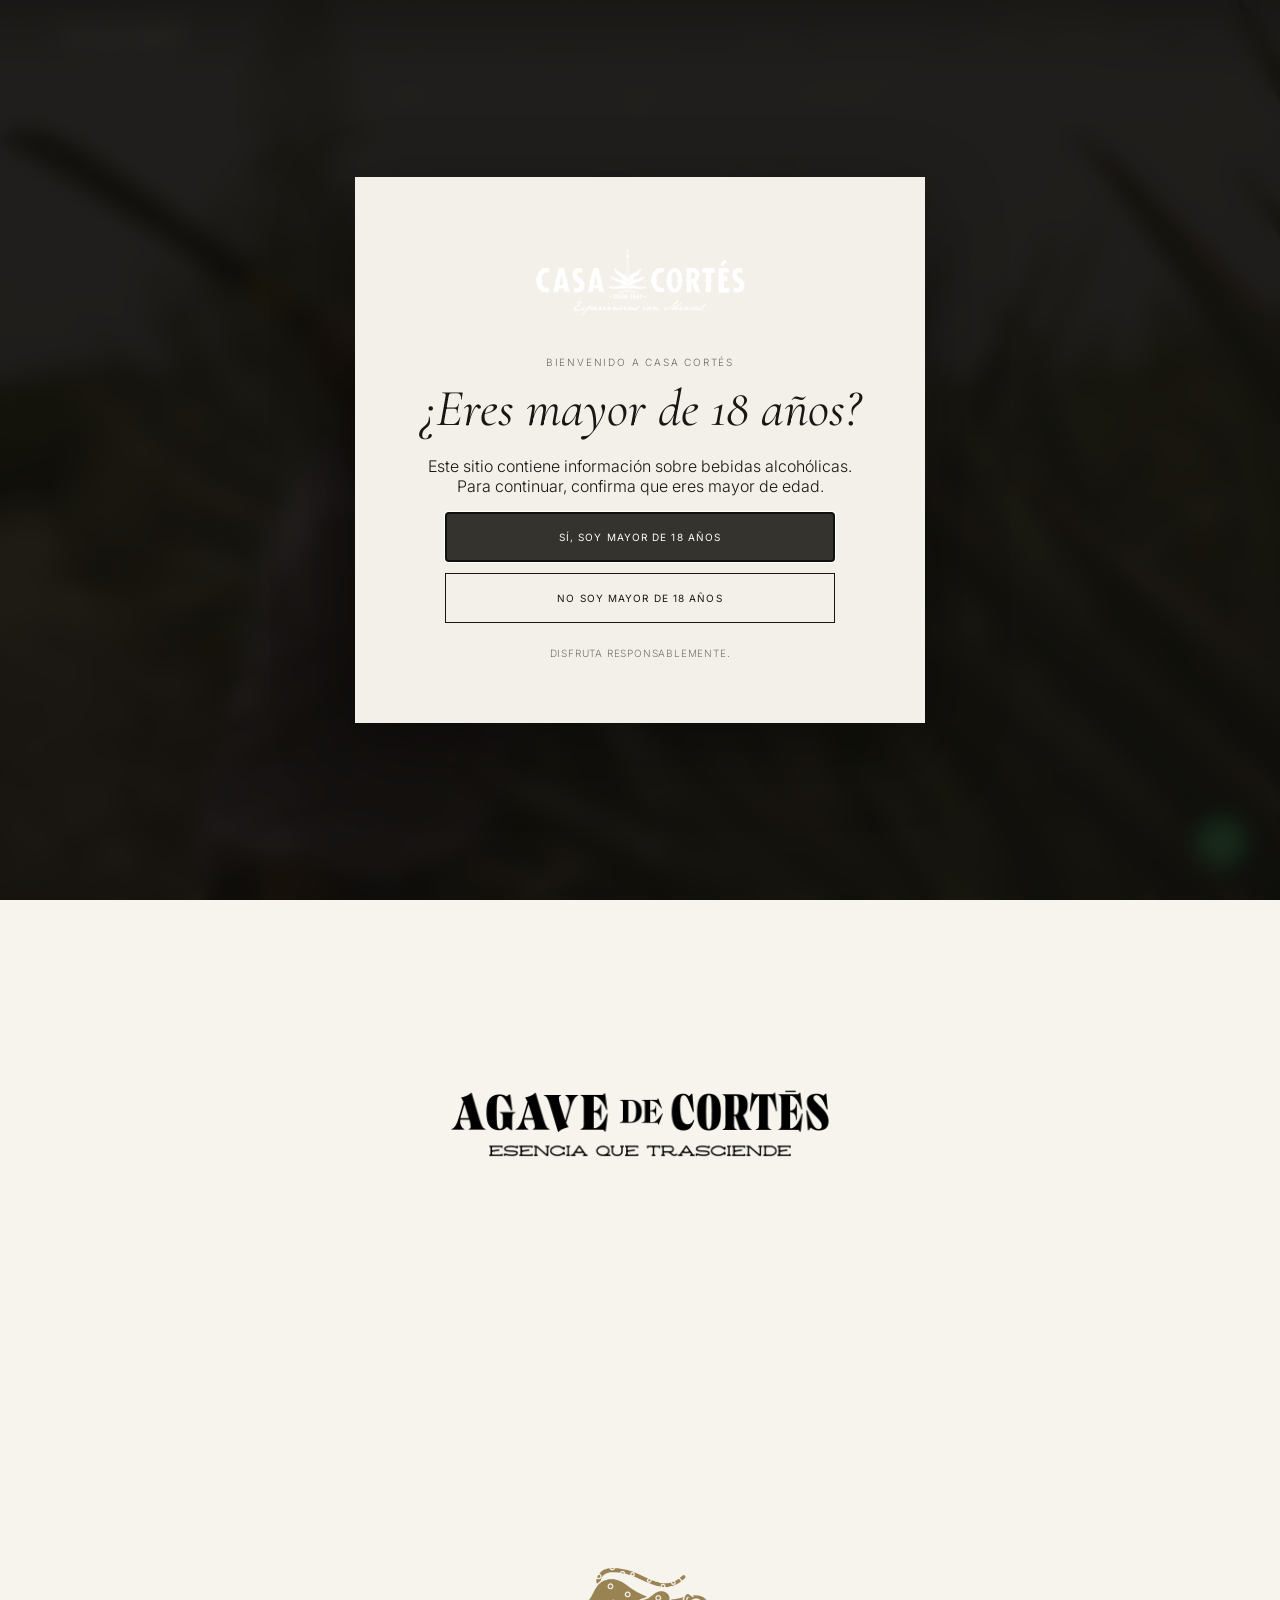
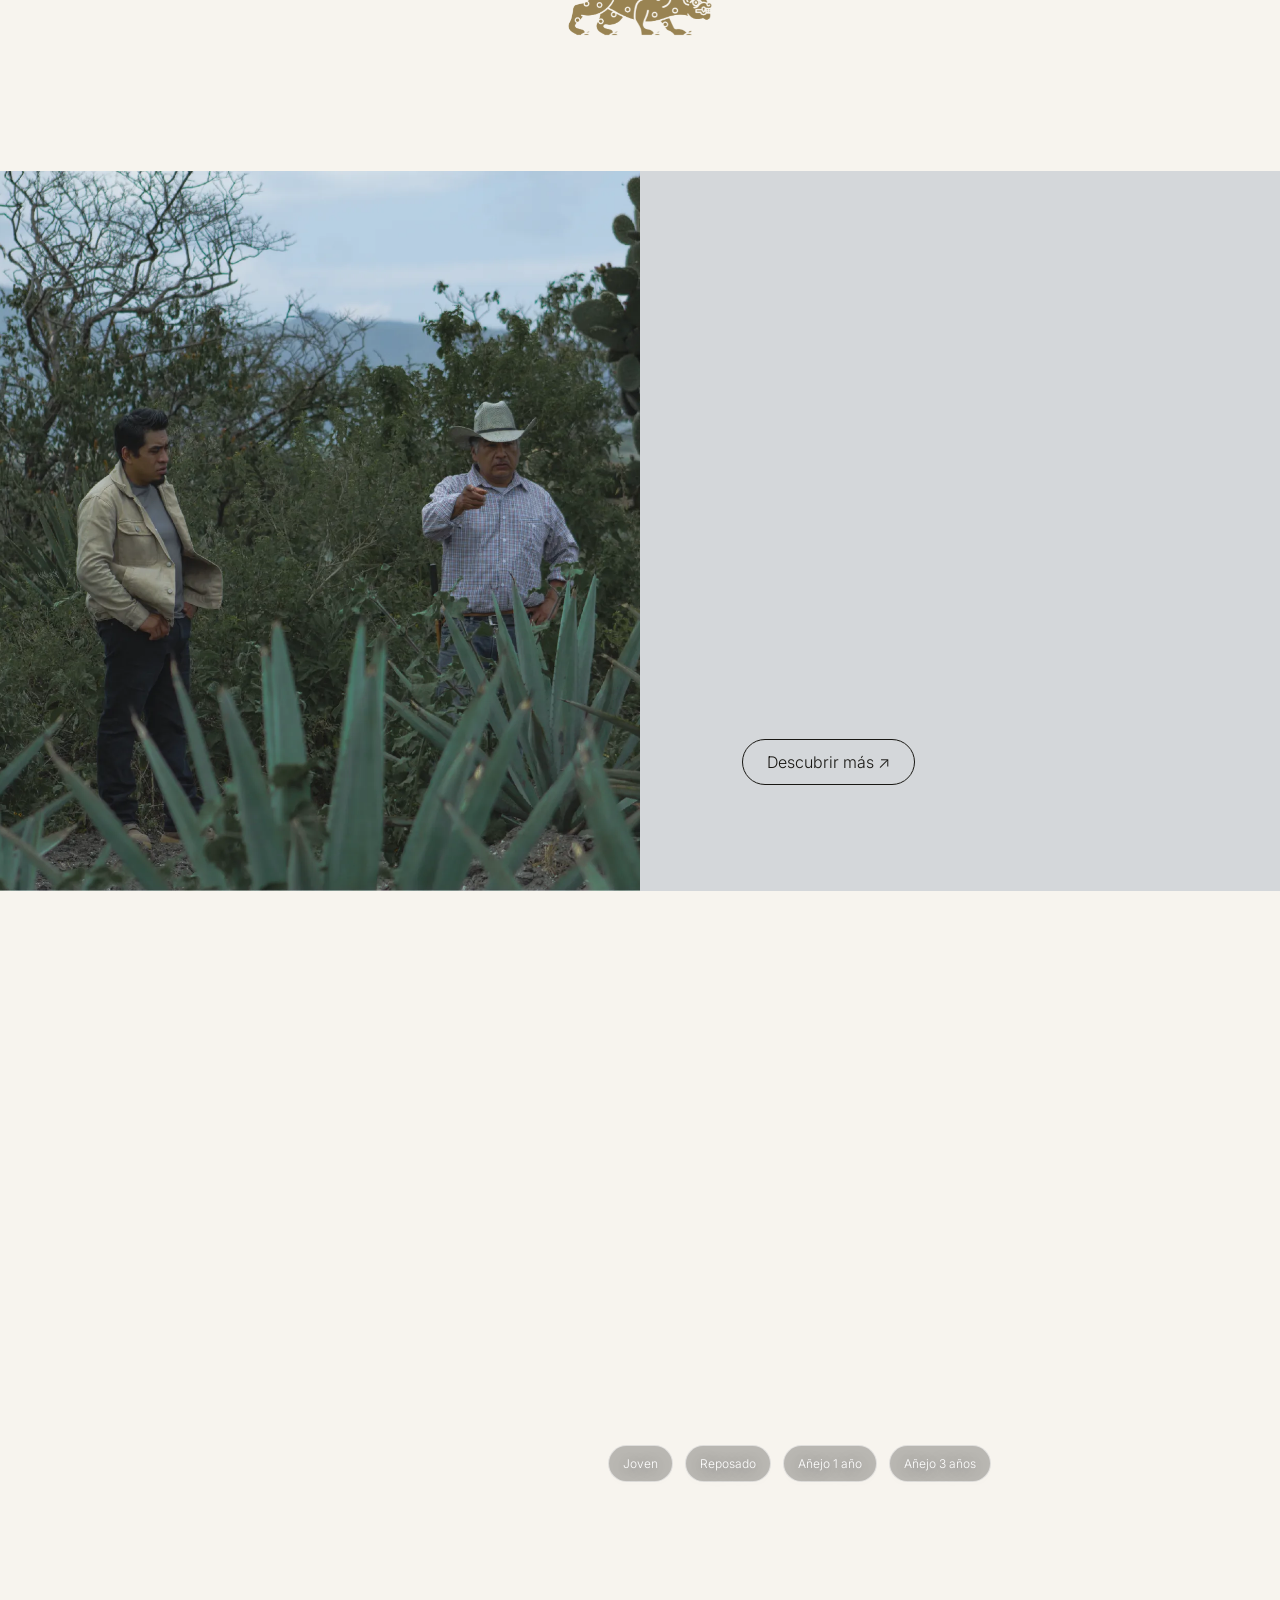
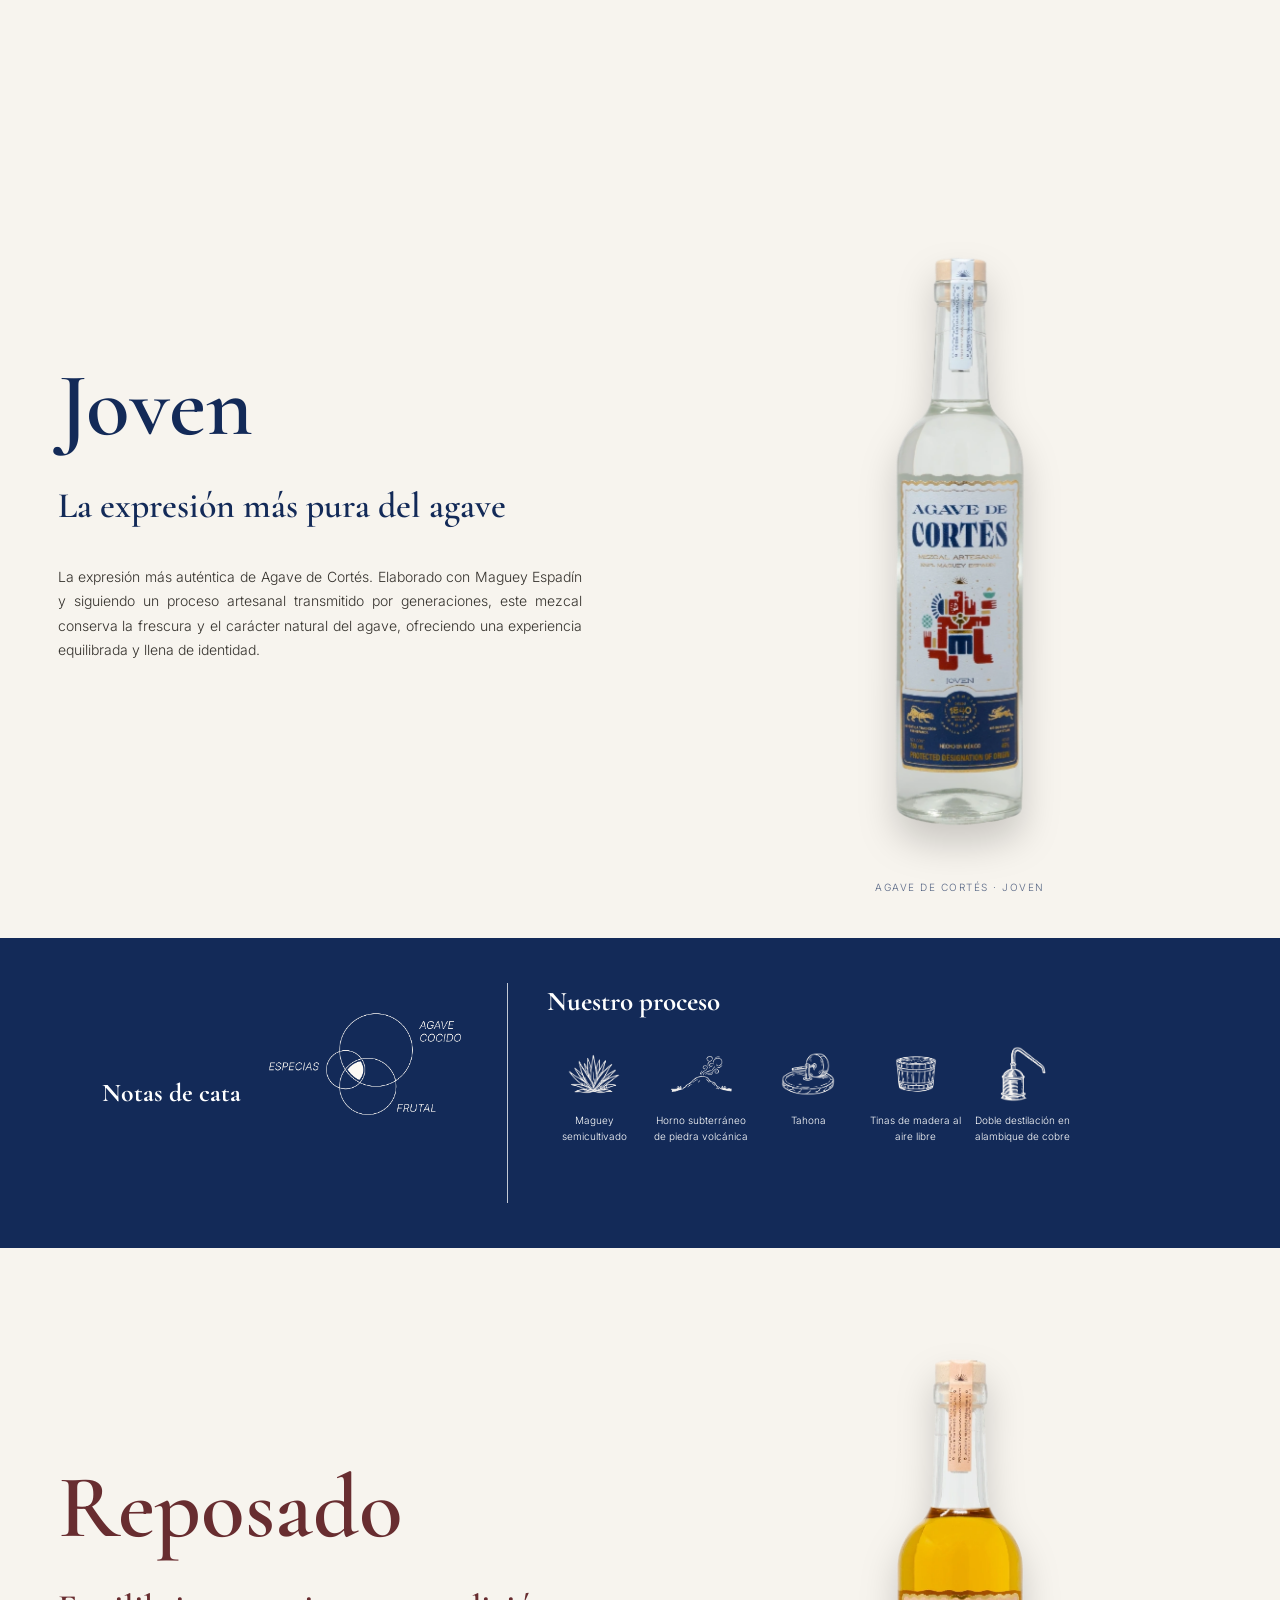
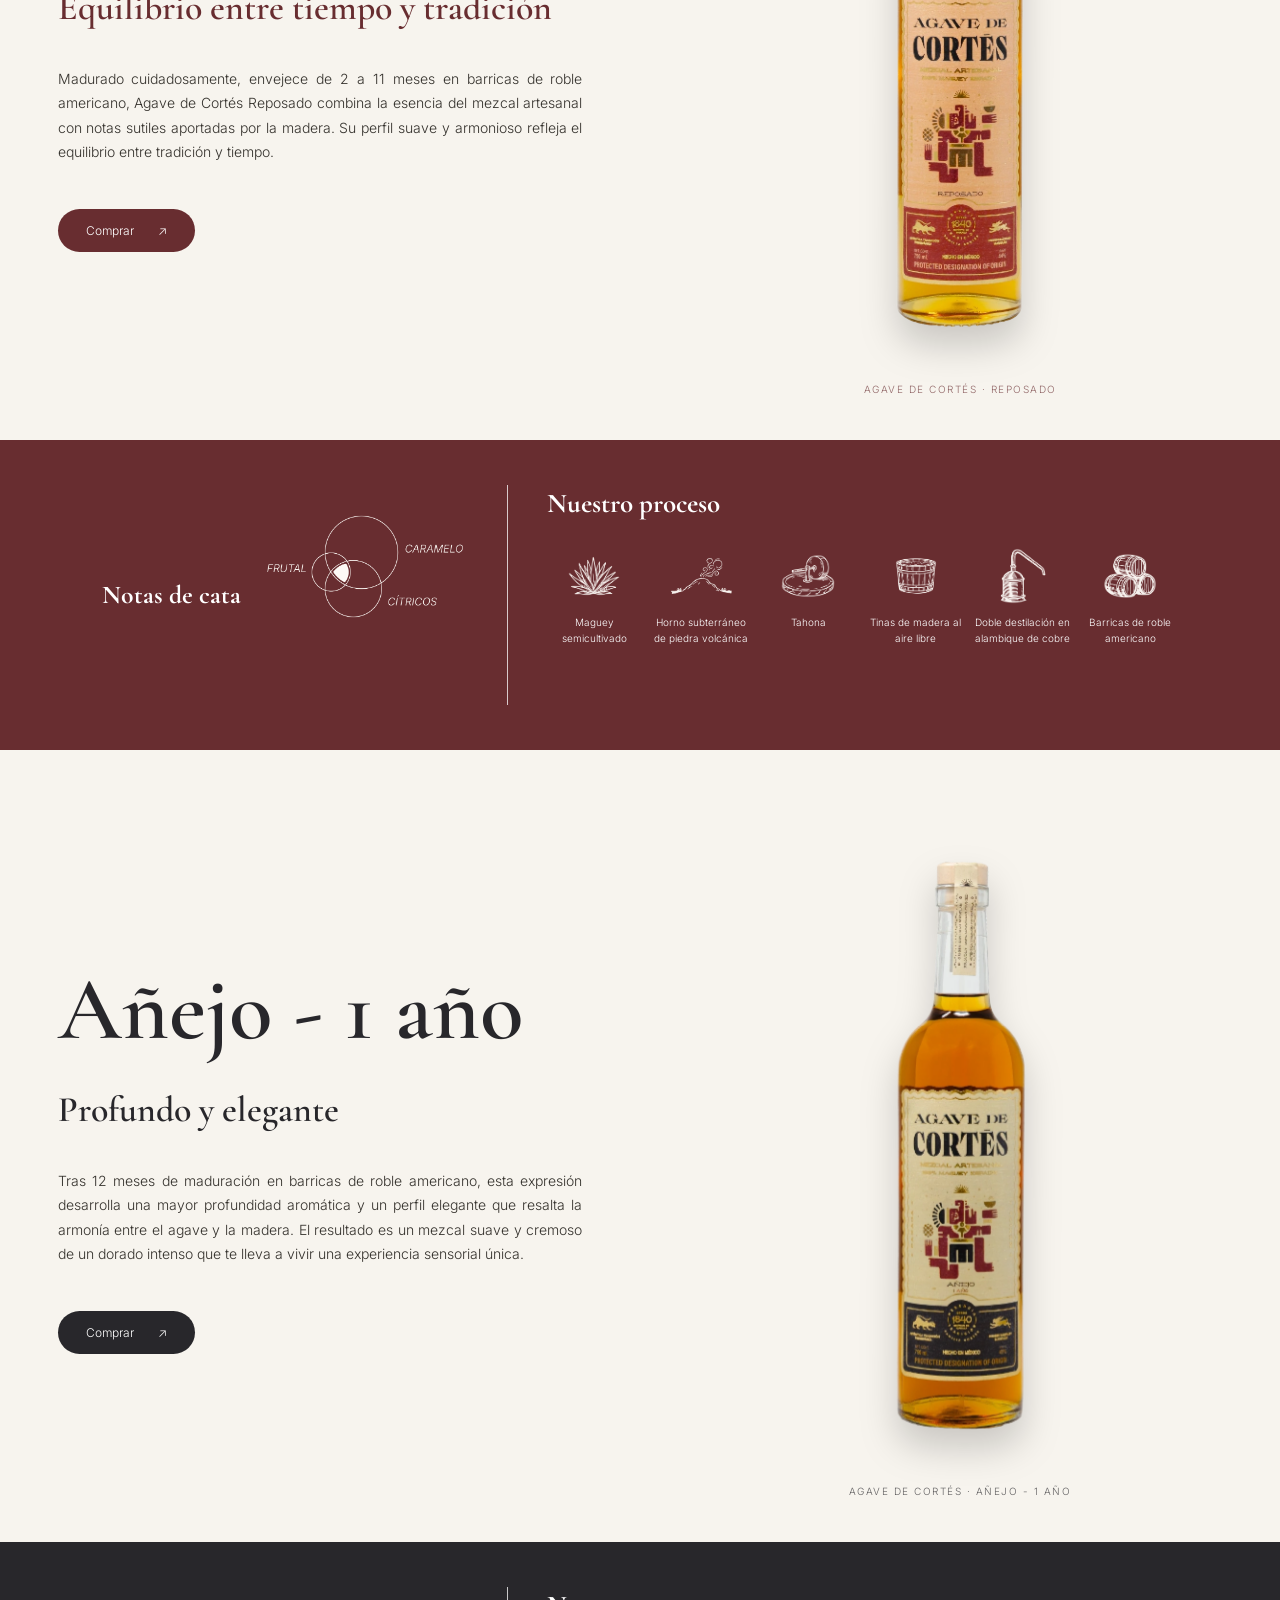
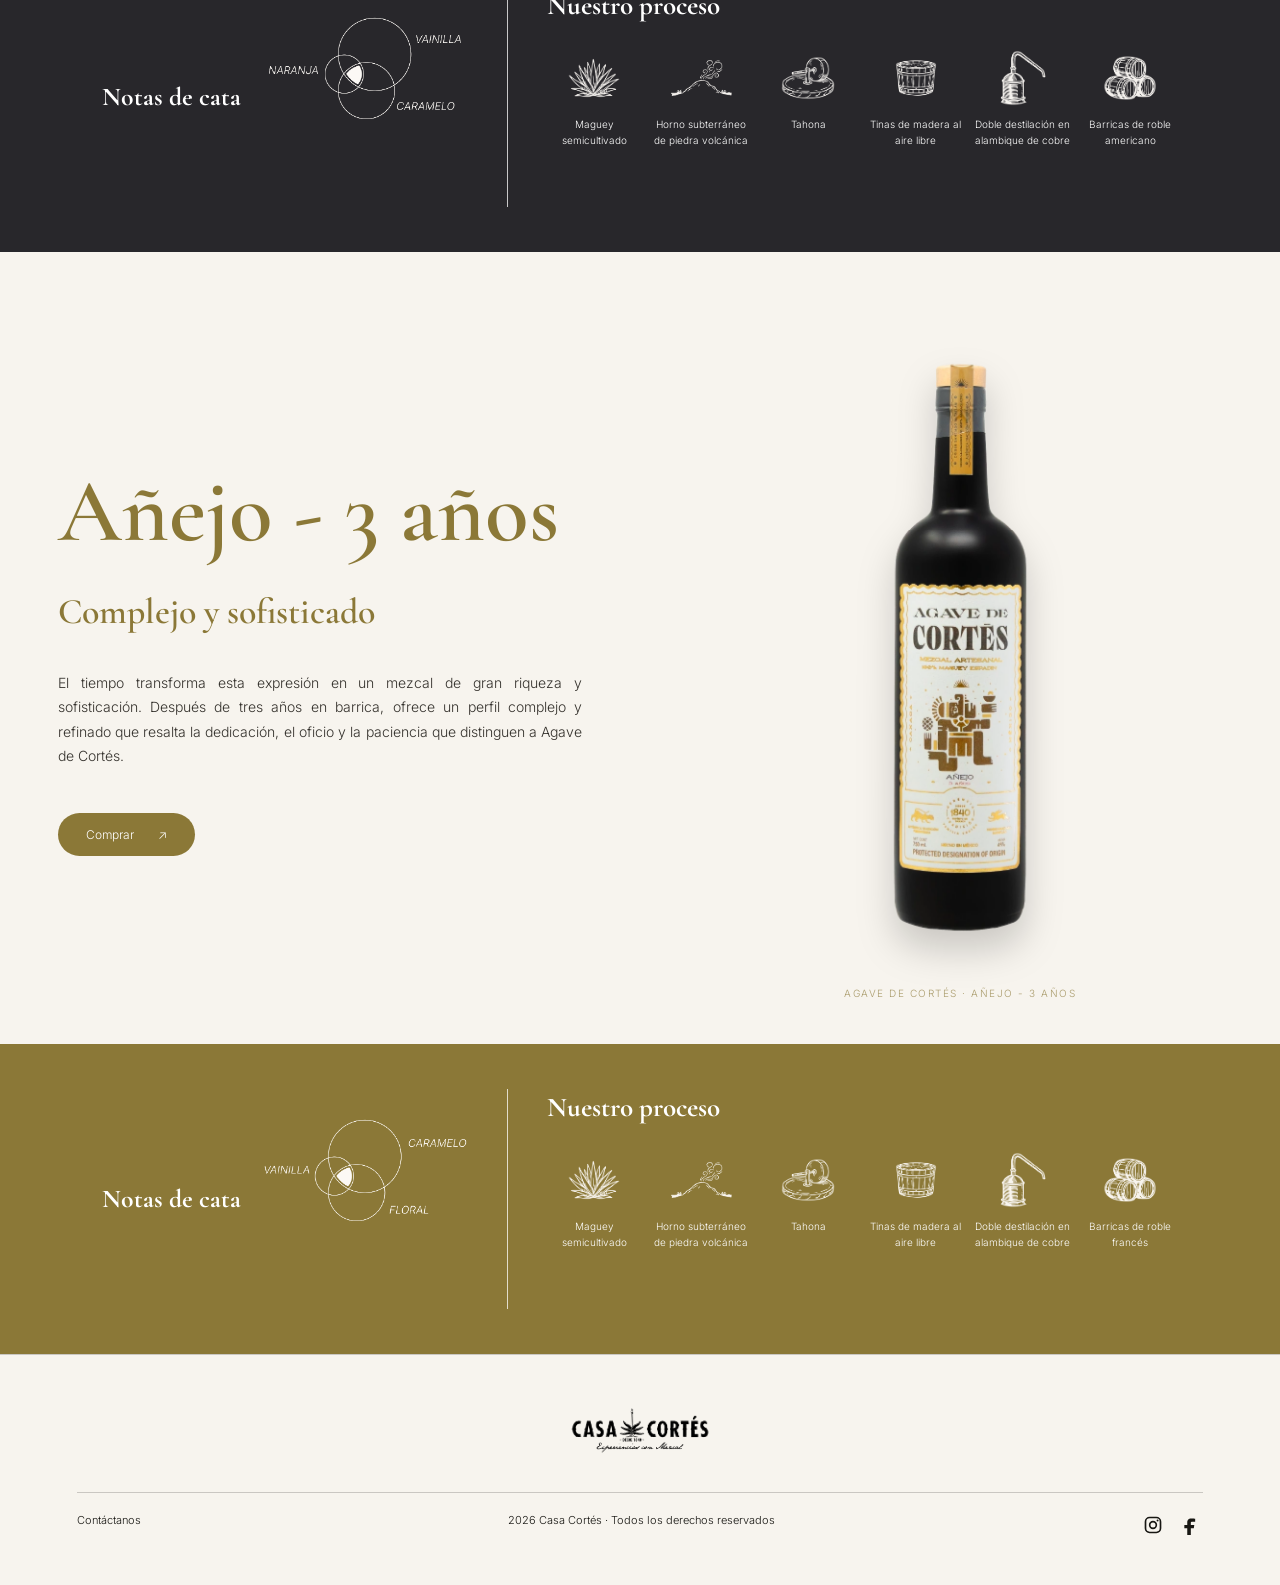
==== commit cef0f3eb: "Cambios en botellas de el jolgorio selecto y ancestral" ====
--- a/agave-de-cortes.html
+++ b/agave-de-cortes.html
@@ -1,6 +1,6 @@
 <!DOCTYPE html>
 
-<html lang="es"><head><meta charset="utf-8"/><meta content="width=device-width,initial-scale=1" name="viewport"/><title>Agave de Cortés — Casa Cortés</title><meta content="Descubre la historia y las cuatro expresiones de Agave de Cortés." name="description"/><link href="assets/favicon/favicon.ico" rel="icon"/><link href="https://fonts.googleapis.com" rel="preconnect"/><link crossorigin="" href="https://fonts.gstatic.com" rel="preconnect"/><link href="https://fonts.googleapis.com/css2?family=Cormorant+Garamond:ital,wght@0,600;1,600&amp;family=Inter:ital,wght@0,300;1,300&amp;display=swap" rel="stylesheet"/><link href="css/styles.css" rel="stylesheet"/><link href="css/agave.css" rel="stylesheet"/><script defer="" src="js/main.js"></script><script defer="" src="js/agave.js"></script><link href="css/motion.css" rel="stylesheet"/><script defer="" src="js/motion.js"></script></head>
+<html lang="es"><head><script>/* Verificación temprana para evitar parpadeos entre páginas. */(function(){try{if(localStorage.getItem('casaCortesAgeVerified')==='yes'){document.documentElement.classList.add('age-verified');}}catch(e){}})();</script><style>html.age-verified #ageGate{display:none!important}html.age-verified body.age-locked{overflow:auto!important}</style><meta charset="utf-8"/><meta content="width=device-width,initial-scale=1" name="viewport"/><title>Agave de Cortés — Casa Cortés</title><meta content="Descubre la historia y las cuatro expresiones de Agave de Cortés." name="description"/><link href="assets/favicon/favicon.ico" rel="icon"/><link href="https://fonts.googleapis.com" rel="preconnect"/><link crossorigin="" href="https://fonts.gstatic.com" rel="preconnect"/><link href="https://fonts.googleapis.com/css2?family=Cormorant+Garamond:ital,wght@0,600;1,600&amp;family=Inter:ital,wght@0,300;1,300&amp;display=swap" rel="stylesheet"/><link href="css/styles.css" rel="stylesheet"/><link href="css/agave.css" rel="stylesheet"/><script defer="" src="js/main.js"></script><script defer="" src="js/agave.js"></script><link href="css/motion.css" rel="stylesheet"/><script defer="" src="js/motion.js"></script></head>
 <body class="age-locked agave-body"><div aria-labelledby="ageTitle" aria-modal="true" class="age-gate" id="ageGate" role="dialog"><div class="age-gate__backdrop"></div><div class="age-gate__panel"><img alt="Casa Cortés" class="age-gate__logo" src="assets/logos/casa-cortes.png"/><p class="age-gate__eyebrow">Bienvenido a Casa Cortés</p><h2 id="ageTitle">¿Eres mayor de 18 años?</h2><p>Este sitio contiene información sobre bebidas alcohólicas. Para continuar, confirma que eres mayor de edad.</p><div class="age-gate__actions"><button class="age-gate__yes" id="ageYes" type="button">Sí, soy mayor de 18 años</button><button class="age-gate__no" id="ageNo" type="button">No soy mayor de 18 años</button></div><p class="age-gate__responsible">Disfruta responsablemente.</p></div></div>
 <header class="site-header" id="header"><a class="brand" href="index.html"><img alt="Casa Cortés" src="assets/logos/casa-cortes.png"/></a><button aria-controls="nav" aria-expanded="false" aria-label="Abrir menú" class="menu-toggle"><span></span><span></span><span></span></button><nav aria-label="Principal" id="nav"><a href="nosotros.html">Nosotros</a><a class="active" href="agave-de-cortes.html">Agave de Cortés</a><a href="el-jolgorio.html">El Jolgorio</a><a href="nuestra-soledad.html">Nuestra Soledad</a><a href="valles.html">Valles</a></nav></header>
 <main class="agave-page"><section class="ag-hero"><img alt="Cosecha de maguey en Oaxaca" src="assets/images/10.webp"/><div class="ag-hero-shade"></div><div class="ag-hero-content"><img alt="Agave de Cortés — Esencia que trasciende" src="assets/logos/agave-logo-horizontal.png"/></div><a aria-label="Continuar" class="ag-scroll" href="#ag-intro">↓</a></section><section class="ag-intro" id="ag-intro"><img alt="Agave de Cortés — Esencia que trasciende" class="ag-intro-logo" src="assets/logos/agave-logo-horizontal.png"/><p>FORJADO A LO LARGO DE SEIS GENERACIONES,<br/>AGAVE DE CORTÉS PRESERVA LA ESENCIA DEL<br/>MEZCAL OAXAQUEÑO.</p><img alt="Jaguar, símbolo gráfico de Agave de Cortés" class="ag-ornament-img" loading="lazy" src="assets/images/agave-jaguar.png"/></section><section class="ag-origin"><div class="ag-origin-photo"><img alt="Familia Cortés en el campo de agave" loading="lazy" src="assets/images/agave-origen-oficial.webp"/></div><div class="ag-origin-copy"><h2>Nuestro <em>origen</em></h2><p>Desde 2008, Agave de Cortés da vida a una tradición nacida de una profunda herencia familiar.</p><p>Como familia Cortés, hemos perfeccionado el arte de trabajar con distintas especies de agave, con un enfoque especial en el Maguey Espadín.</p><p>Cada botella refleja nuestro compromiso con la autenticidad, el origen y el legado mezcalero de Oaxaca.</p><a href="nosotros.html">Descubrir más ↗</a></div></section><section class="ag-collection"><img alt="Botella Agave de Cortés entre magueyes" loading="lazy" src="assets/images/agave-coleccion-oficial.webp"/><div><h2>Nuestros <em>mezcales</em></h2><p>Cada expresión de Agave de Cortés refleja el equilibrio entre tradición, conocimiento y tiempo. Elaborados con respeto por el proceso artesanal, nuestros mezcales revelan la personalidad del agave en cada una de sus distintas expresiones.</p><nav aria-label="Explorar expresiones"><a href="#joven">Joven</a><a href="#reposado">Reposado</a><a href="#anejo-1">Añejo 1 año</a><a href="#anejo-3">Añejo 3 años</a></nav></div></section><section class="ag-product ag-navy" id="joven"><div class="ag-product-copy"><h2>Joven</h2><h3>La expresión más pura del agave</h3><p>La expresión más auténtica de Agave de Cortés. Elaborado con Maguey Espadín y siguiendo un proceso artesanal transmitido por generaciones, este mezcal conserva la frescura y el carácter natural del agave, ofreciendo una experiencia equilibrada y llena de identidad.</p><a aria-label="Comprar Joven" class="ag-buy" href="https://casacortes.mx/ecommerce/producto/321" rel="noopener noreferrer" target="_blank">Comprar <span>↗</span></a></div><div class="ag-product-art"><img alt="Botella oficial Agave de Cortés Joven, tomada del PDF" loading="lazy" src="assets/images/agave-joven-oficial.webp"/><span>Agave de Cortés · Joven</span></div><div class="ag-product-details"><div class="ag-tasting"><h4>Notas de cata</h4><div class="ag-notes"><img alt="Diagrama oficial de notas de cata de Agave de Cortés joven" class="ag-cata-official" loading="lazy" src="assets/images/notas-cata/joven.png"/></div></div><div class="ag-process"><h4>Nuestro proceso</h4><ol><li><img alt="" loading="lazy" src="assets/images/proceso-maguey.png"/><span>Maguey semicultivado</span></li><li><img alt="" loading="lazy" src="assets/images/proceso-horno.png"/><span>Horno subterráneo de piedra volcánica</span></li><li><img alt="" loading="lazy" src="assets/images/proceso-tahona.png"/><span>Tahona</span></li><li><img alt="" loading="lazy" src="assets/images/proceso-tina.png"/><span>Tinas de madera al aire libre</span></li><li><img alt="" loading="lazy" src="assets/images/proceso-alambique.png"/><span>Doble destilación en alambique de cobre</span></li></ol></div></div></section><section class="ag-product ag-wine" id="reposado"><div class="ag-product-copy"><h2>Reposado</h2><h3>Equilibrio entre tiempo y tradición</h3><p>Madurado cuidadosamente, envejece de 2 a 11 meses en barricas de roble americano, Agave de Cortés Reposado combina la esencia del mezcal artesanal con notas sutiles aportadas por la madera. Su perfil suave y armonioso refleja el equilibrio entre tradición y tiempo.</p><a aria-label="Comprar Reposado" class="ag-buy" href="https://casacortes.mx/ecommerce/producto/8" rel="noopener noreferrer" target="_blank">Comprar <span>↗</span></a></div><div class="ag-product-art"><img alt="Botella oficial Agave de Cortés Reposado, tomada del PDF" loading="lazy" src="assets/images/agave-reposado-oficial.webp"/><span>Agave de Cortés · Reposado</span></div><div class="ag-product-details"><div class="ag-tasting"><h4>Notas de cata</h4><div class="ag-notes"><img alt="Diagrama oficial de notas de cata de Agave de Cortés reposado" class="ag-cata-official" loading="lazy" src="assets/images/notas-cata/reposado.png"/></div></div><div class="ag-process"><h4>Nuestro proceso</h4><ol><li><img alt="" loading="lazy" src="assets/images/proceso-maguey.png"/><span>Maguey semicultivado</span></li><li><img alt="" loading="lazy" src="assets/images/proceso-horno.png"/><span>Horno subterráneo de piedra volcánica</span></li><li><img alt="" loading="lazy" src="assets/images/proceso-tahona.png"/><span>Tahona</span></li><li><img alt="" loading="lazy" src="assets/images/proceso-tina.png"/><span>Tinas de madera al aire libre</span></li><li><img alt="" loading="lazy" src="assets/images/proceso-alambique.png"/><span>Doble destilación en alambique de cobre</span></li><li><img alt="" loading="lazy" src="assets/images/proceso-barricas.png"/><span>Barricas de roble americano</span></li></ol></div></div></section><section class="ag-product ag-charcoal" id="anejo-1"><div class="ag-product-copy"><h2>Añejo - 1 año</h2><h3>Profundo y elegante</h3><p>Tras 12 meses de maduración en barricas de roble americano, esta expresión desarrolla una mayor profundidad aromática y un perfil elegante que resalta la armonía entre el agave y la madera. El resultado es un mezcal suave y cremoso de un dorado intenso que te lleva a vivir una experiencia sensorial única.</p><a aria-label="Comprar Añejo - 1 año" class="ag-buy" href="https://casacortes.mx/ecommerce/producto/4" rel="noopener noreferrer" target="_blank">Comprar <span>↗</span></a></div><div class="ag-product-art"><img alt="Botella oficial Agave de Cortés Añejo - 1 año, tomada del PDF" loading="lazy" src="assets/images/agave-anejo-1-oficial.webp"/><span>Agave de Cortés · Añejo - 1 año</span></div><div class="ag-product-details"><div class="ag-tasting"><h4>Notas de cata</h4><div class="ag-notes"><img alt="Diagrama oficial de notas de cata de Agave de Cortés anejo-1" class="ag-cata-official" loading="lazy" src="assets/images/notas-cata/anejo-1.png"/></div></div><div class="ag-process"><h4>Nuestro proceso</h4><ol><li><img alt="" loading="lazy" src="assets/images/proceso-maguey.png"/><span>Maguey semicultivado</span></li><li><img alt="" loading="lazy" src="assets/images/proceso-horno.png"/><span>Horno subterráneo de piedra volcánica</span></li><li><img alt="" loading="lazy" src="assets/images/proceso-tahona.png"/><span>Tahona</span></li><li><img alt="" loading="lazy" src="assets/images/proceso-tina.png"/><span>Tinas de madera al aire libre</span></li><li><img alt="" loading="lazy" src="assets/images/proceso-alambique.png"/><span>Doble destilación en alambique de cobre</span></li><li><img alt="" loading="lazy" src="assets/images/proceso-barricas.png"/><span>Barricas de roble americano</span></li></ol></div></div></section><section class="ag-product ag-gold" id="anejo-3"><div class="ag-product-copy"><h2>Añejo - 3 años</h2><h3>Complejo y sofisticado</h3><p>El tiempo transforma esta expresión en un mezcal de gran riqueza y sofisticación. Después de tres años en barrica, ofrece un perfil complejo y refinado que resalta la dedicación, el oficio y la paciencia que distinguen a Agave de Cortés.</p><a aria-label="Comprar Añejo - 3 años" class="ag-buy" href="https://casacortes.mx/ecommerce/producto/10" rel="noopener noreferrer" target="_blank">Comprar <span>↗</span></a></div><div class="ag-product-art"><img alt="Botella oficial Agave de Cortés Añejo - 3 años, tomada del PDF" loading="lazy" src="assets/images/agave-anejo-3-oficial.webp"/><span>Agave de Cortés · Añejo - 3 años</span></div><div class="ag-product-details"><div class="ag-tasting"><h4>Notas de cata</h4><div class="ag-notes"><img alt="Diagrama oficial de notas de cata de Agave de Cortés anejo-3" class="ag-cata-official" loading="lazy" src="assets/images/notas-cata/anejo-3.png"/></div></div><div class="ag-process"><h4>Nuestro proceso</h4><ol><li><img alt="" loading="lazy" src="assets/images/proceso-maguey.png"/><span>Maguey semicultivado</span></li><li><img alt="" loading="lazy" src="assets/images/proceso-horno.png"/><span>Horno subterráneo de piedra volcánica</span></li><li><img alt="" loading="lazy" src="assets/images/proceso-tahona.png"/><span>Tahona</span></li><li><img alt="" loading="lazy" src="assets/images/proceso-tina.png"/><span>Tinas de madera al aire libre</span></li><li><img alt="" loading="lazy" src="assets/images/proceso-alambique.png"/><span>Doble destilación en alambique de cobre</span></li><li><img alt="" loading="lazy" src="assets/images/proceso-barricas.png"/><span>Barricas de roble francés</span></li></ol></div></div></section></main><a aria-label="Atención a clientes por WhatsApp" class="whatsapp-float" href="https://wa.me/5219511170569" rel="noopener noreferrer" target="_blank"><svg aria-hidden="true" viewbox="0 0 24 24"><path d="M20.52 3.48A11.8 11.8 0 0 0 12.08 0C5.5 0 .15 5.35.15 11.93c0 2.1.55 4.16 1.6 5.97L.05 24l6.25-1.64a11.9 11.9 0 0 0 5.77 1.47h.01c6.58 0 11.93-5.35 11.93-11.93 0-3.19-1.24-6.18-3.49-8.42ZM12.08 21.8h-.01a9.88 9.88 0 0 1-5.04-1.38l-.36-.21-3.71.97.99-3.62-.23-.37a9.86 9.86 0 0 1-1.52-5.26c0-5.45 4.44-9.89 9.9-9.89a9.82 9.82 0 0 1 7 2.9 9.82 9.82 0 0 1 2.9 7c-.01 5.44-4.45 9.86-9.92 9.86Zm5.42-7.4c-.3-.15-1.76-.87-2.03-.97-.27-.1-.47-.15-.67.15-.2.3-.77.97-.94 1.17-.17.2-.35.22-.65.07-.3-.15-1.25-.46-2.38-1.47a8.9 8.9 0 0 1-1.65-2.05c-.17-.3-.02-.46.13-.6.13-.13.3-.35.45-.52.15-.17.2-.3.3-.5.1-.2.05-.37-.02-.52-.08-.15-.67-1.61-.92-2.21-.24-.58-.49-.5-.67-.51h-.57c-.2 0-.52.07-.79.37-.27.3-1.04 1.02-1.04 2.48s1.07 2.88 1.22 3.08c.15.2 2.1 3.2 5.08 4.49.71.31 1.26.49 1.7.63.71.23 1.36.19 1.87.12.57-.08 1.76-.72 2.01-1.41.25-.7.25-1.29.17-1.41-.07-.13-.27-.2-.57-.35Z" fill="currentColor"></path></svg></a>
--- a/css/styles.css
+++ b/css/styles.css
@@ -178,3 +178,25 @@
 .brand-card p, .brand-card .brand-description,
 .brand-card .brand-copy p, .brand-detail p,
 .brand-overlay p { text-align:justify; text-justify:inter-word; hyphens:auto; }
+/* V30: centered editorial copy in home brand cards. */
+.brand-card .card-detail b,.brand-card .card-detail p,.brand-card .brand-description,.brand-card .brand-copy p,.brand-card .brand-detail p,.brand-card .brand-overlay p{text-align:center;text-justify:auto;hyphens:none}
+
+/* Video editorial en Inicio: se conserva el hero original */
+.home-film{background:#171614;padding:clamp(26px,5vw,76px) clamp(14px,5vw,72px)}
+.home-film-inner{width:min(100%,1250px);margin:0 auto}
+.home-film-frame{position:relative;width:100%;aspect-ratio:16/9;background:#090909;overflow:hidden}
+.home-film-frame iframe{position:absolute;inset:0;width:100%;height:100%;border:0;display:block}
+@media(max-width:600px){.home-film{padding:22px 12px}}
+
+/* Hero video local: conserva la fotografia como respaldo */
+.hero>.hero-background-video,.hero>.hero-background-fallback{position:absolute;inset:0;width:100%;height:100%;object-fit:cover;object-position:center;display:block}
+.hero>.hero-background-fallback{z-index:0}
+.hero>.hero-background-video{z-index:1}
+.hero>.hero-shade{z-index:2;pointer-events:none}
+.hero>.scroll{z-index:3}
+@media(max-width:800px){.hero>.hero-background-video,.hero>.hero-background-fallback{object-position:40% center}}
+@media(prefers-reduced-motion:reduce){.hero>.hero-background-video{display:none}}
+
+/* Evita mostrar la antigua imagen mientras carga el video */
+.hero{background:#181514}
+.hero>.hero-background-fallback{display:none}
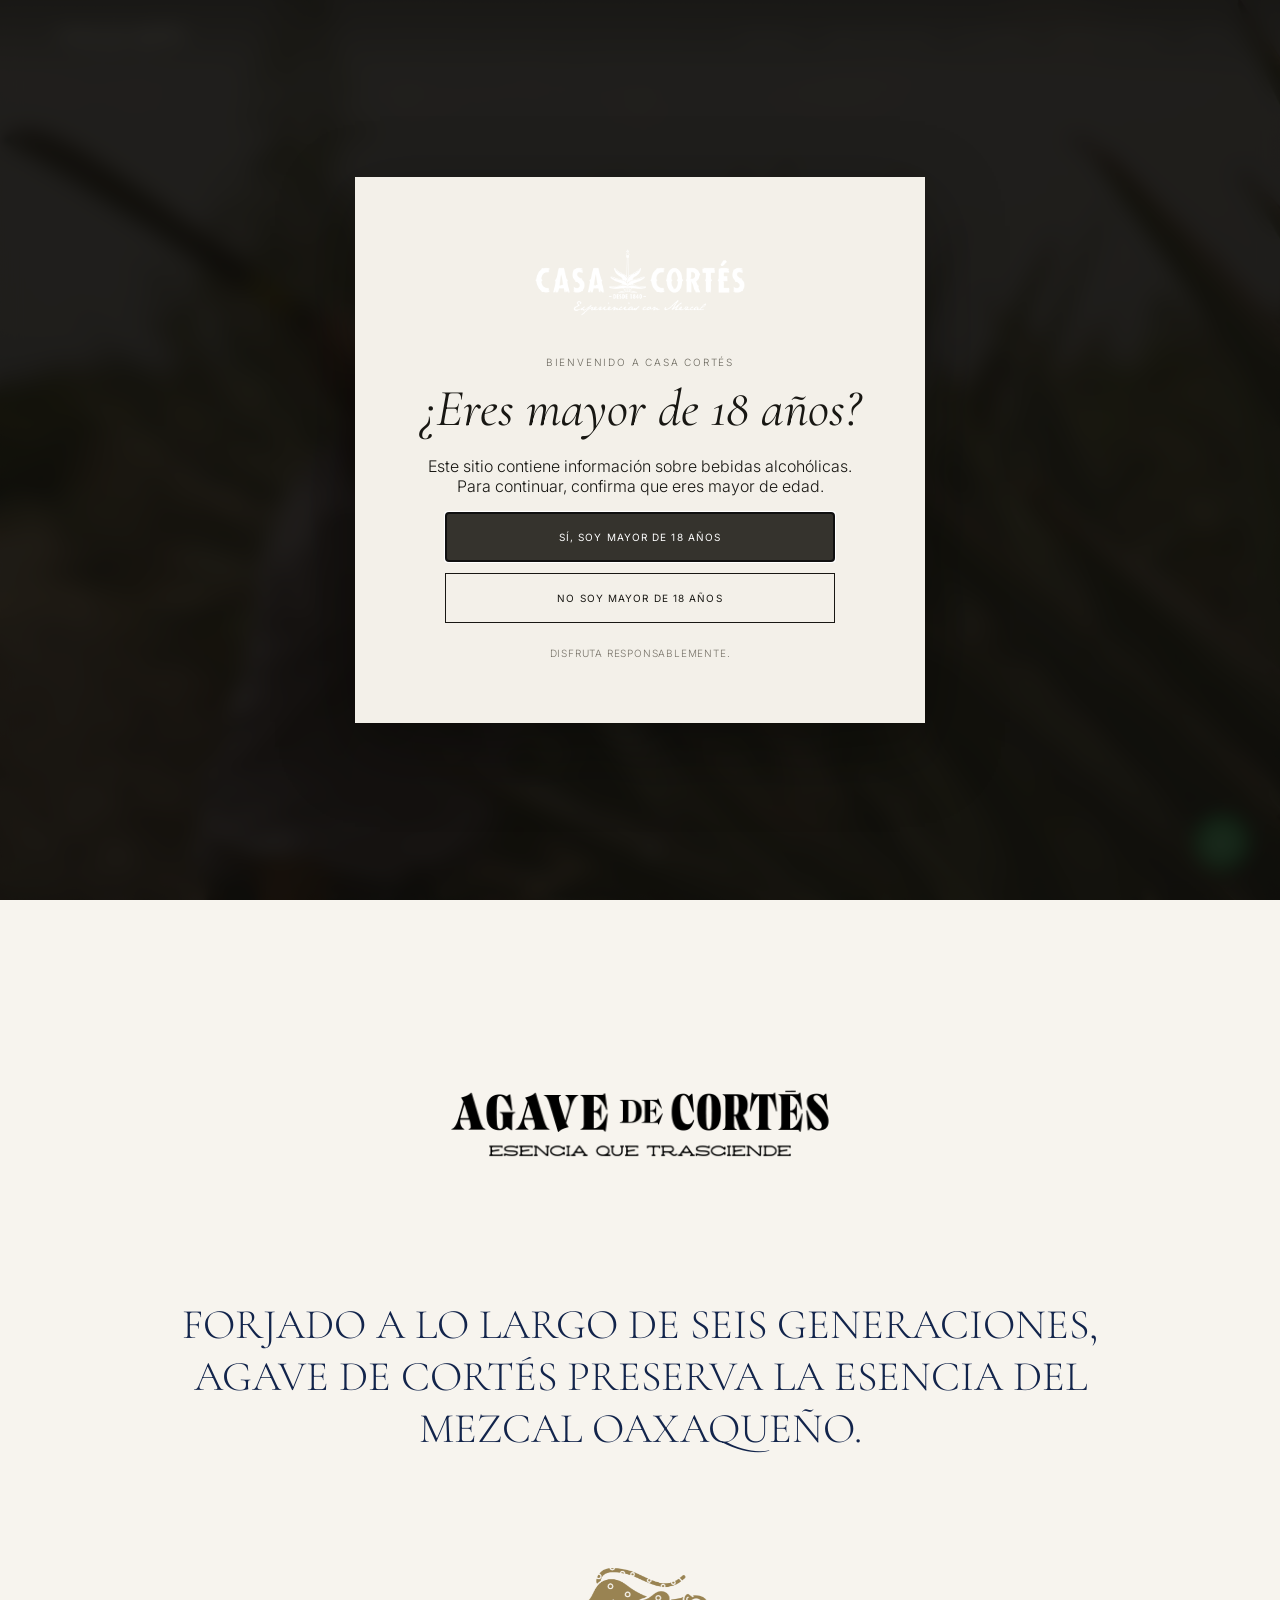
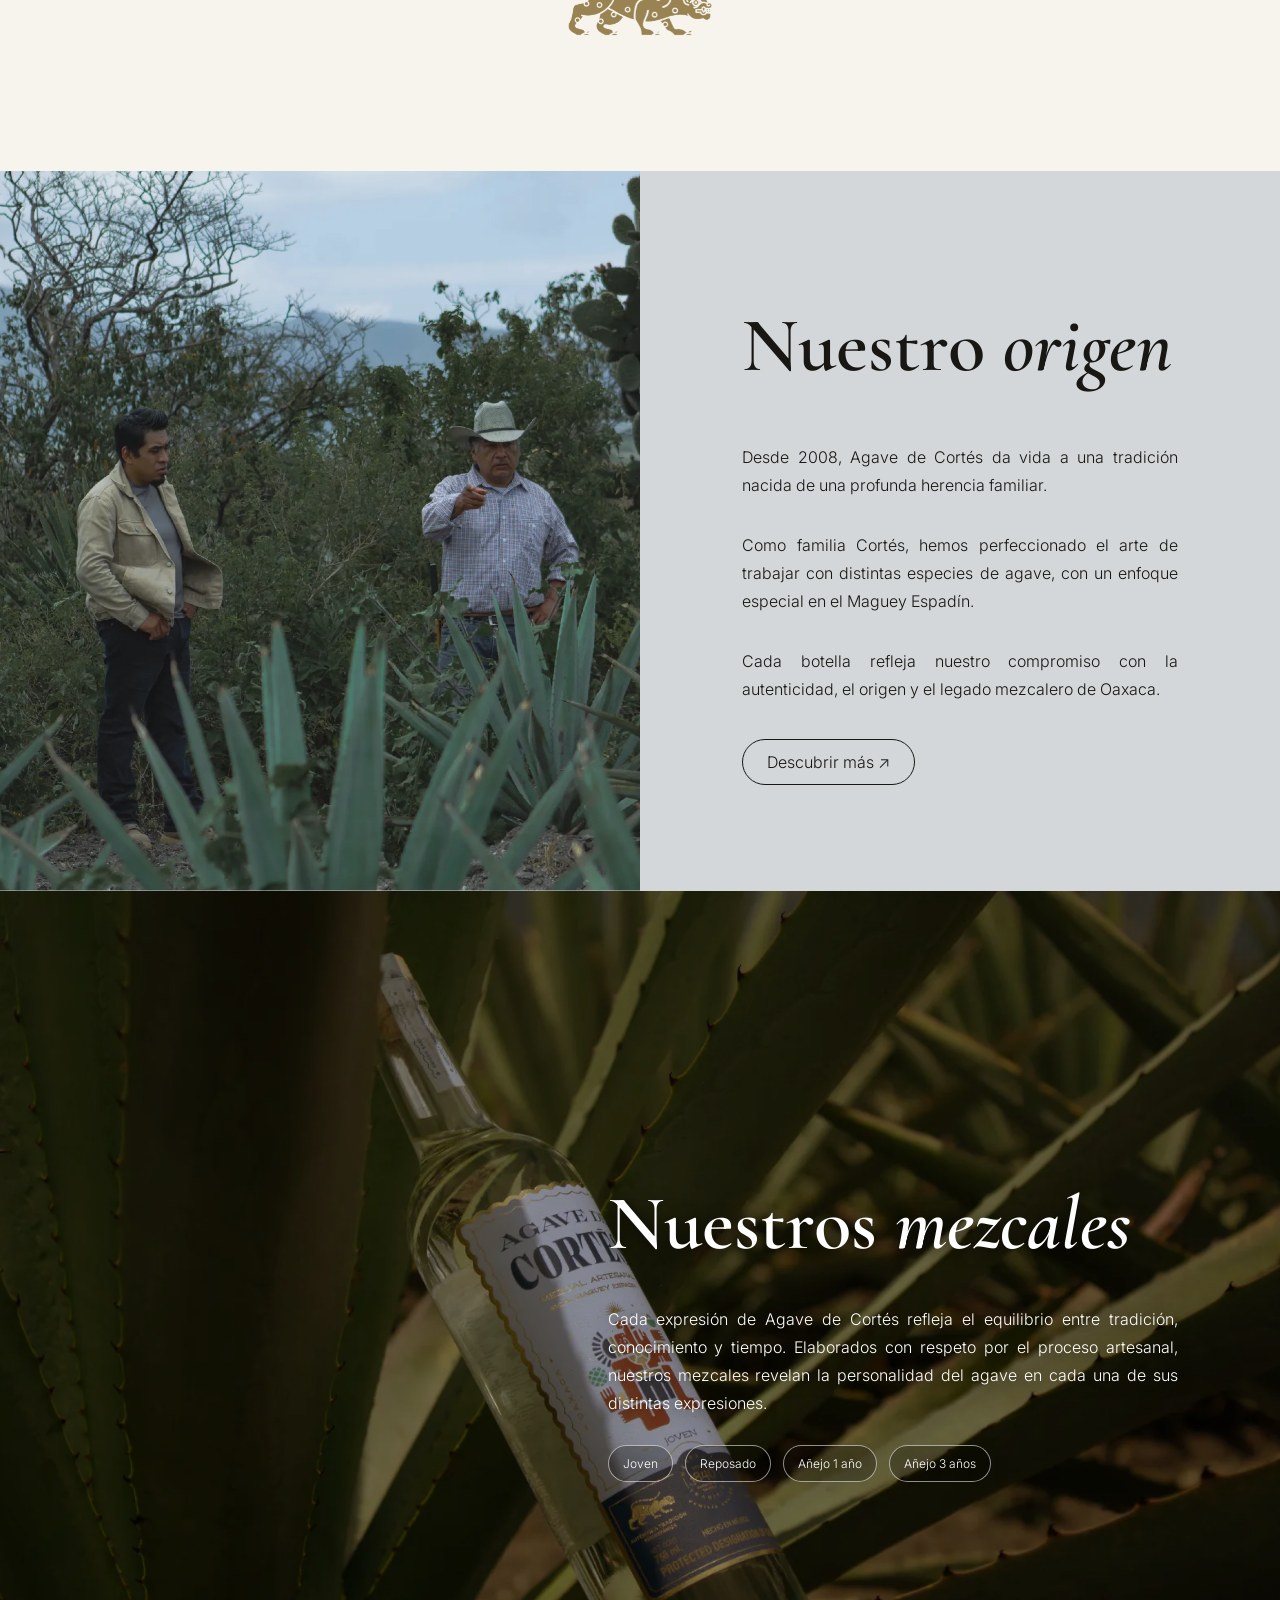
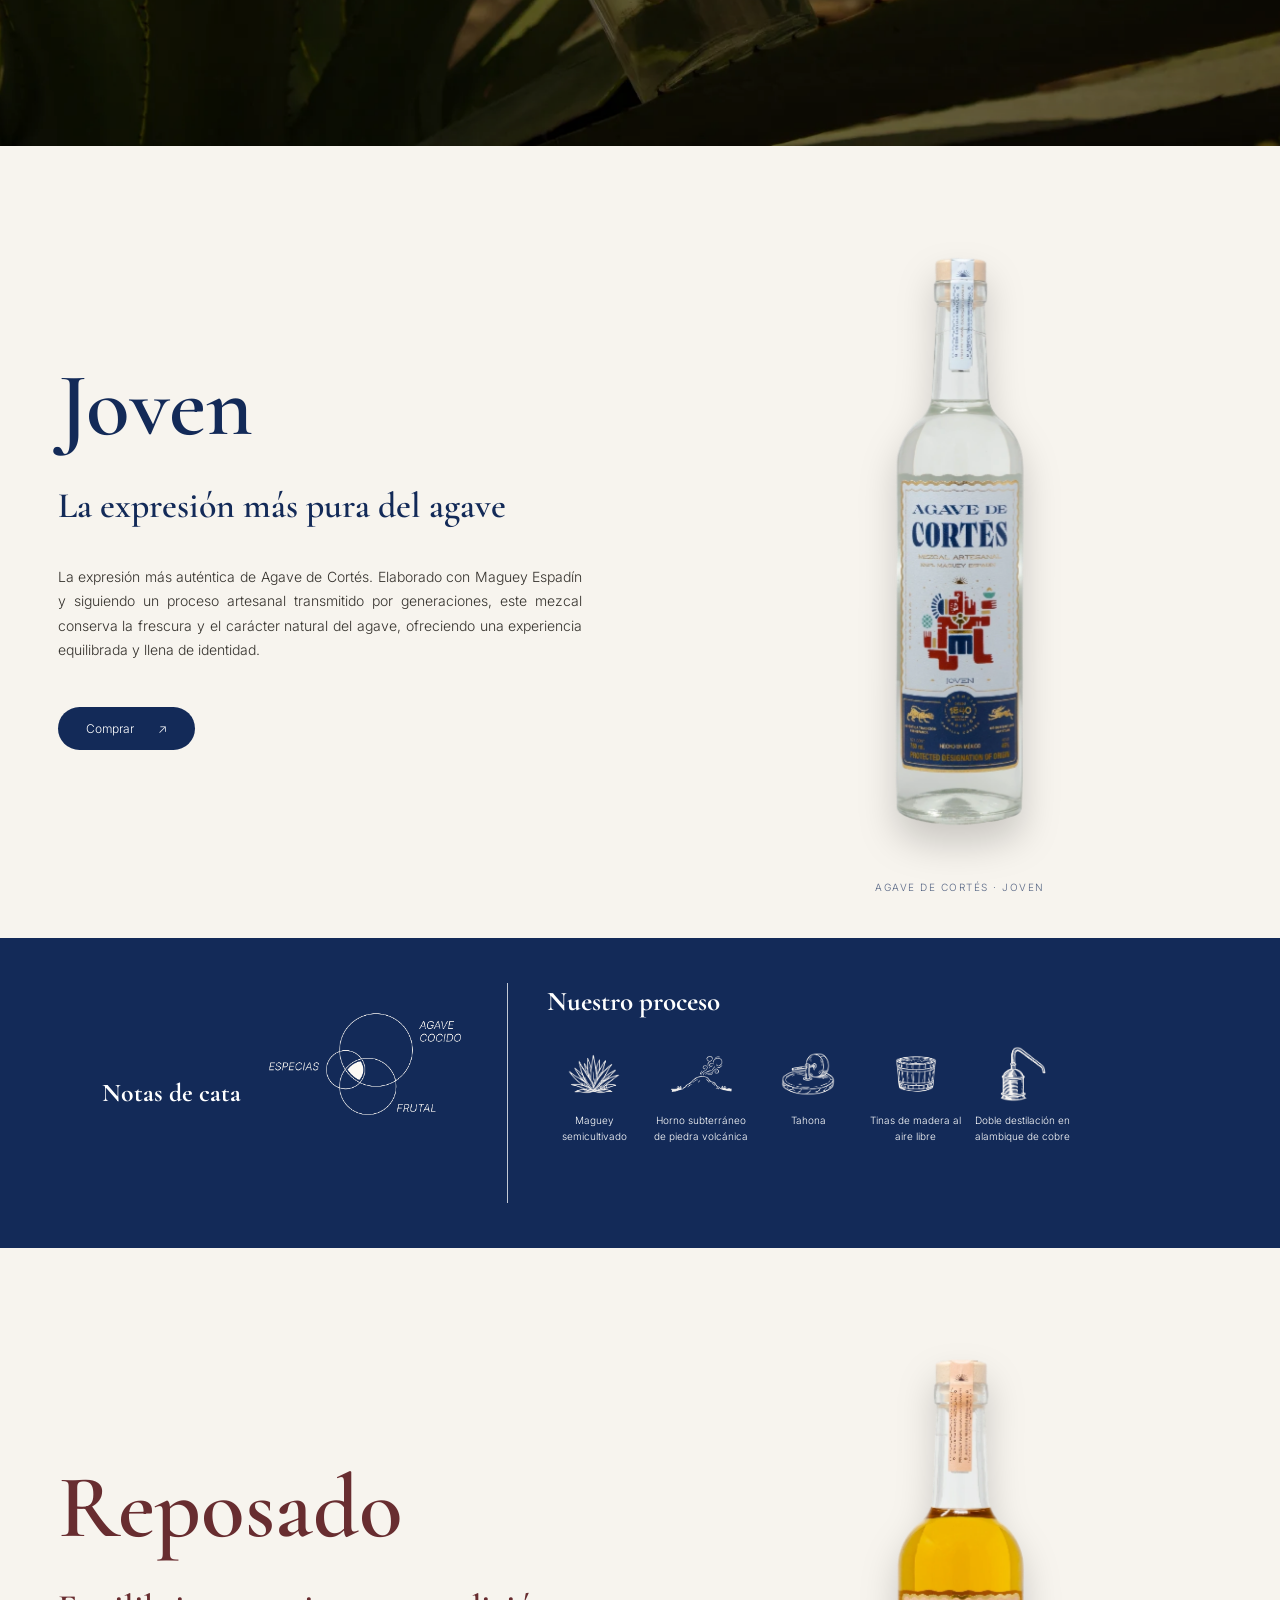
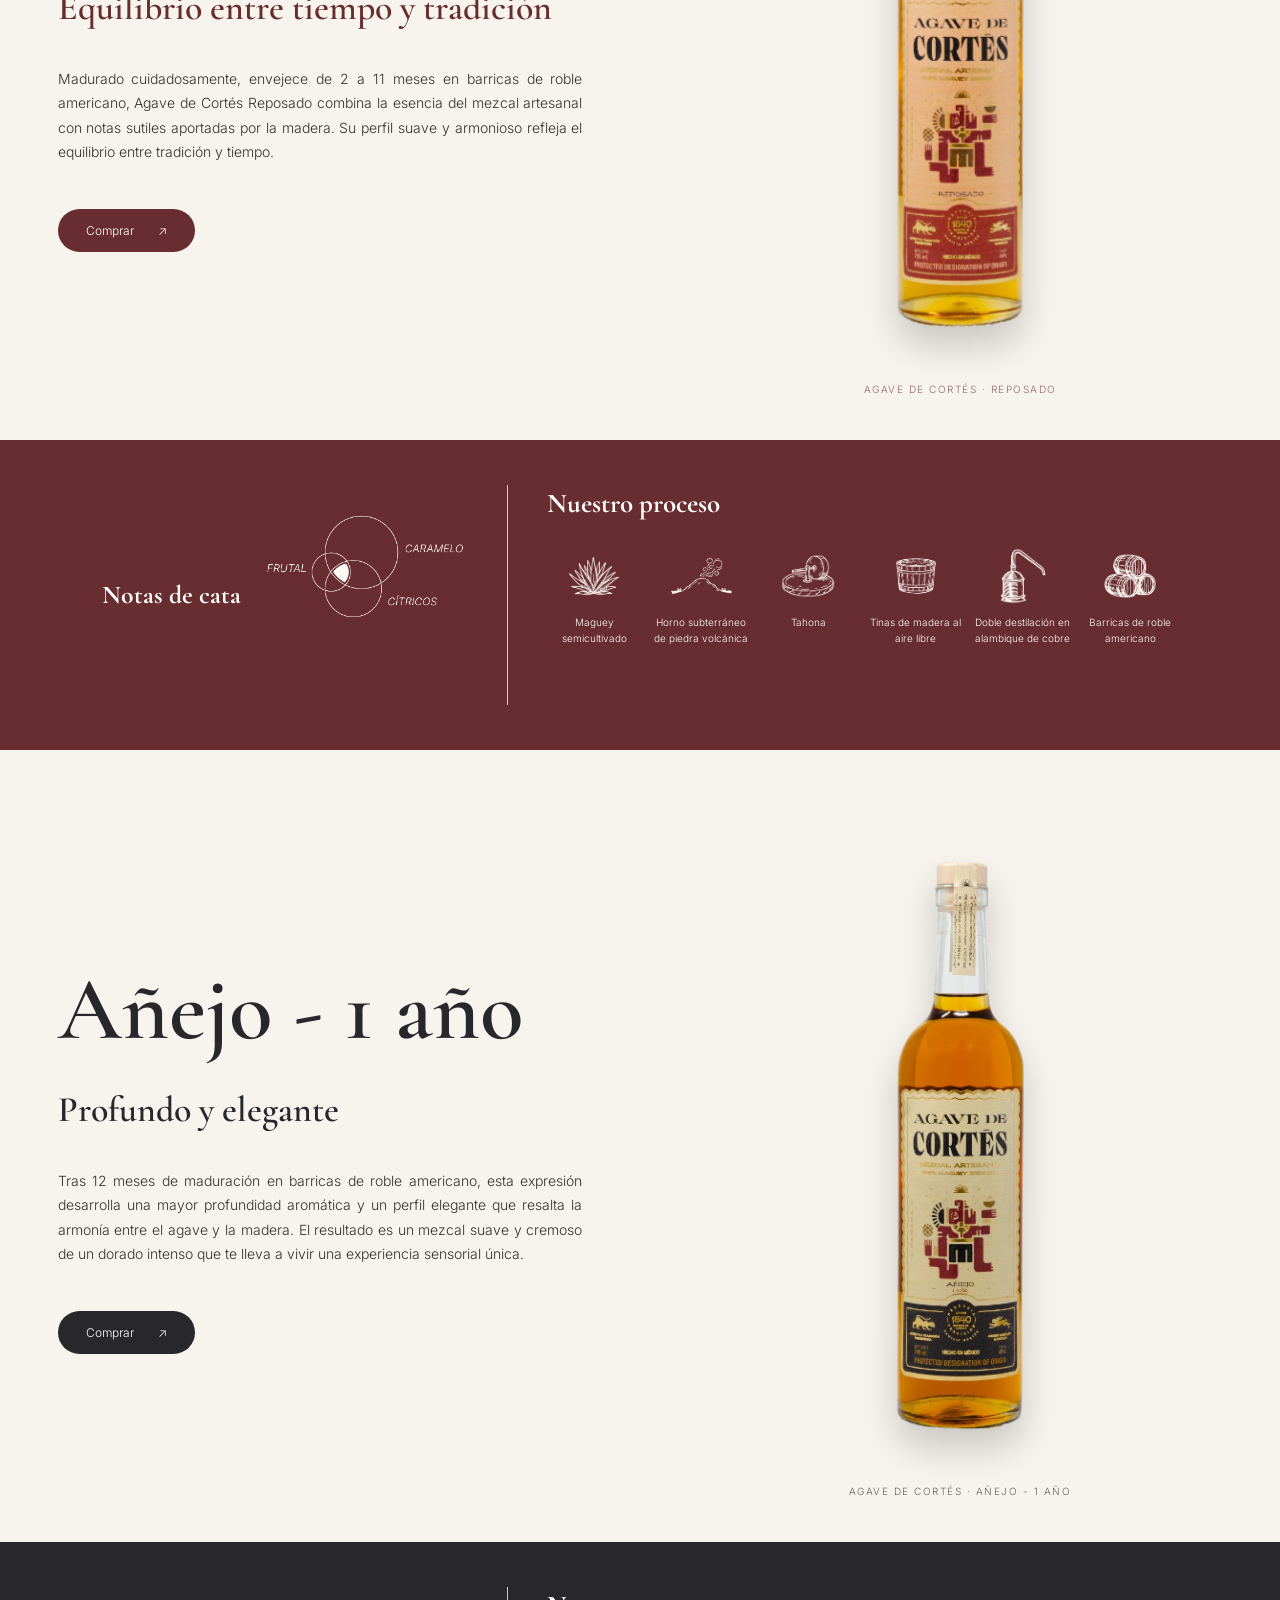
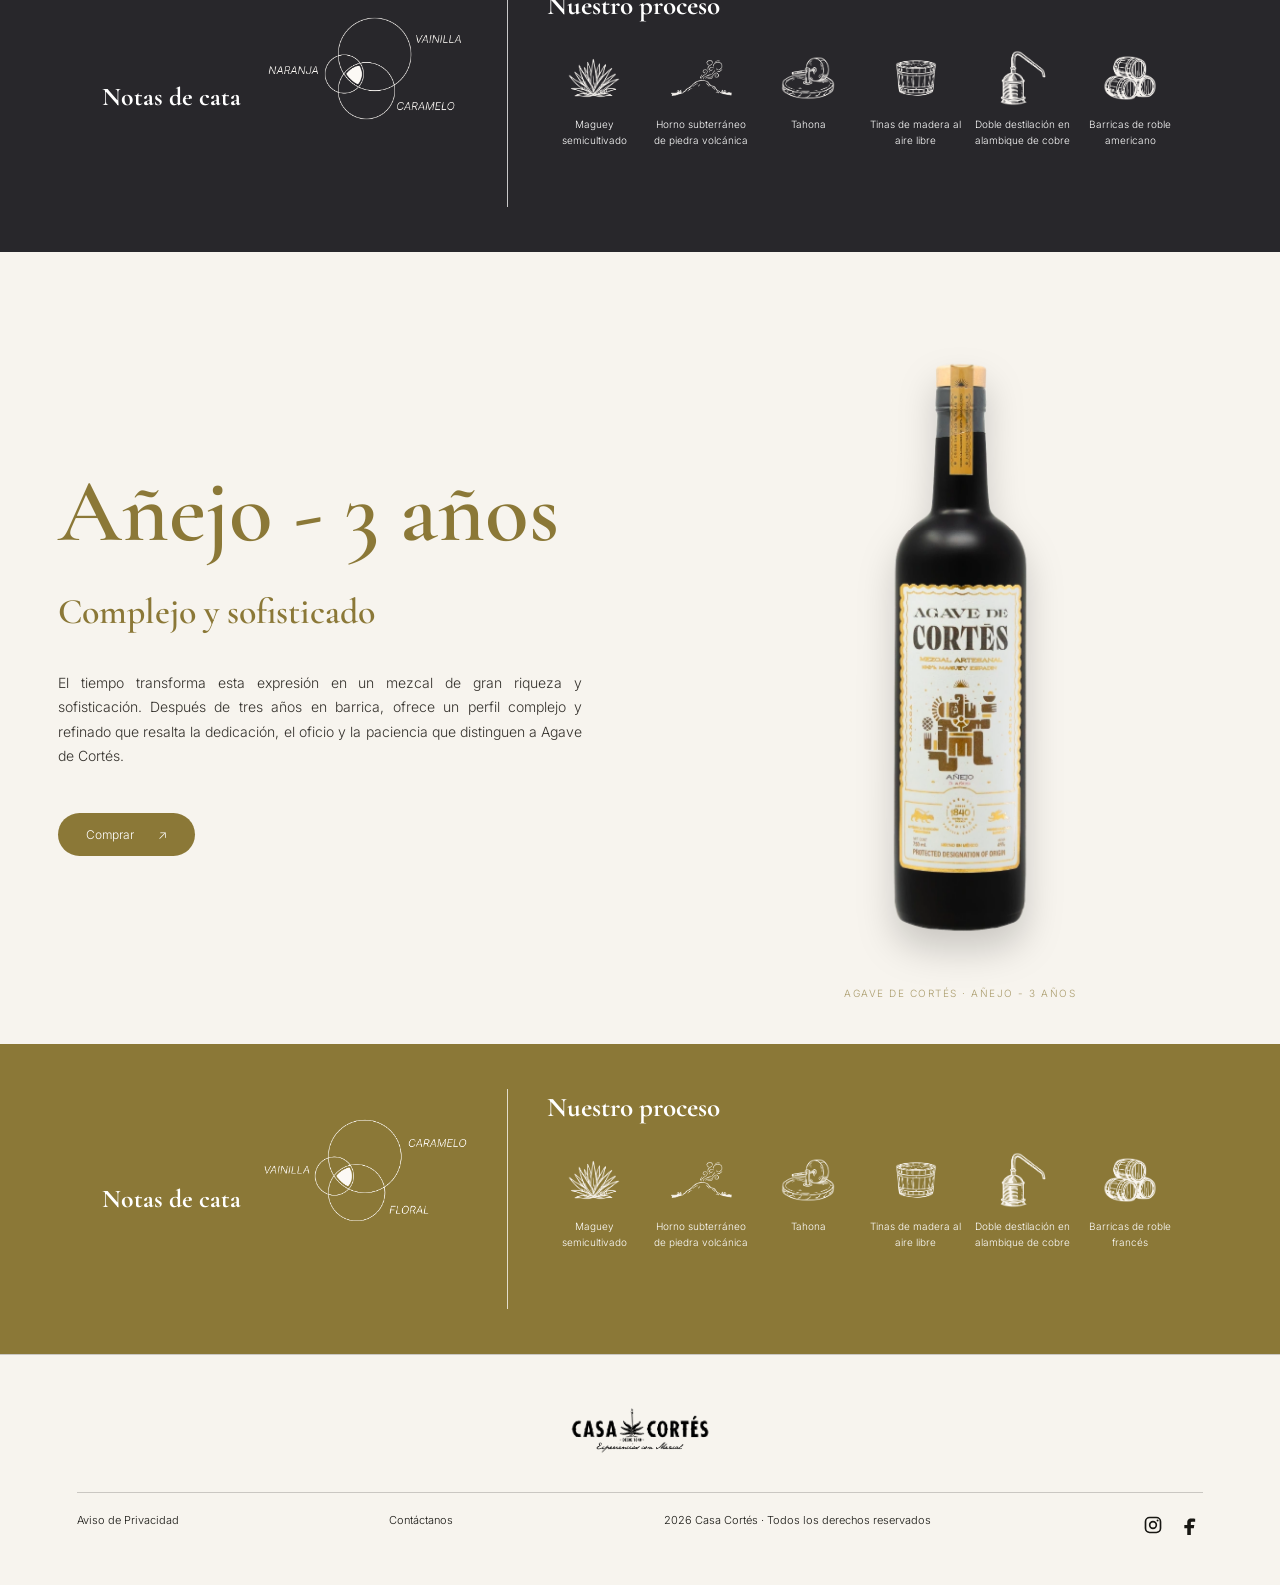
==== commit 2df9c1ea: "se agrega aviso de privacidad" ====
--- a/agave-de-cortes.html
+++ b/agave-de-cortes.html
@@ -4,5 +4,5 @@
 <body class="age-locked agave-body"><div aria-labelledby="ageTitle" aria-modal="true" class="age-gate" id="ageGate" role="dialog"><div class="age-gate__backdrop"></div><div class="age-gate__panel"><img alt="Casa Cortés" class="age-gate__logo" src="assets/logos/casa-cortes.png"/><p class="age-gate__eyebrow">Bienvenido a Casa Cortés</p><h2 id="ageTitle">¿Eres mayor de 18 años?</h2><p>Este sitio contiene información sobre bebidas alcohólicas. Para continuar, confirma que eres mayor de edad.</p><div class="age-gate__actions"><button class="age-gate__yes" id="ageYes" type="button">Sí, soy mayor de 18 años</button><button class="age-gate__no" id="ageNo" type="button">No soy mayor de 18 años</button></div><p class="age-gate__responsible">Disfruta responsablemente.</p></div></div>
 <header class="site-header" id="header"><a class="brand" href="index.html"><img alt="Casa Cortés" src="assets/logos/casa-cortes.png"/></a><button aria-controls="nav" aria-expanded="false" aria-label="Abrir menú" class="menu-toggle"><span></span><span></span><span></span></button><nav aria-label="Principal" id="nav"><a href="nosotros.html">Nosotros</a><a class="active" href="agave-de-cortes.html">Agave de Cortés</a><a href="el-jolgorio.html">El Jolgorio</a><a href="nuestra-soledad.html">Nuestra Soledad</a><a href="valles.html">Valles</a></nav></header>
 <main class="agave-page"><section class="ag-hero"><img alt="Cosecha de maguey en Oaxaca" src="assets/images/10.webp"/><div class="ag-hero-shade"></div><div class="ag-hero-content"><img alt="Agave de Cortés — Esencia que trasciende" src="assets/logos/agave-logo-horizontal.png"/></div><a aria-label="Continuar" class="ag-scroll" href="#ag-intro">↓</a></section><section class="ag-intro" id="ag-intro"><img alt="Agave de Cortés — Esencia que trasciende" class="ag-intro-logo" src="assets/logos/agave-logo-horizontal.png"/><p>FORJADO A LO LARGO DE SEIS GENERACIONES,<br/>AGAVE DE CORTÉS PRESERVA LA ESENCIA DEL<br/>MEZCAL OAXAQUEÑO.</p><img alt="Jaguar, símbolo gráfico de Agave de Cortés" class="ag-ornament-img" loading="lazy" src="assets/images/agave-jaguar.png"/></section><section class="ag-origin"><div class="ag-origin-photo"><img alt="Familia Cortés en el campo de agave" loading="lazy" src="assets/images/agave-origen-oficial.webp"/></div><div class="ag-origin-copy"><h2>Nuestro <em>origen</em></h2><p>Desde 2008, Agave de Cortés da vida a una tradición nacida de una profunda herencia familiar.</p><p>Como familia Cortés, hemos perfeccionado el arte de trabajar con distintas especies de agave, con un enfoque especial en el Maguey Espadín.</p><p>Cada botella refleja nuestro compromiso con la autenticidad, el origen y el legado mezcalero de Oaxaca.</p><a href="nosotros.html">Descubrir más ↗</a></div></section><section class="ag-collection"><img alt="Botella Agave de Cortés entre magueyes" loading="lazy" src="assets/images/agave-coleccion-oficial.webp"/><div><h2>Nuestros <em>mezcales</em></h2><p>Cada expresión de Agave de Cortés refleja el equilibrio entre tradición, conocimiento y tiempo. Elaborados con respeto por el proceso artesanal, nuestros mezcales revelan la personalidad del agave en cada una de sus distintas expresiones.</p><nav aria-label="Explorar expresiones"><a href="#joven">Joven</a><a href="#reposado">Reposado</a><a href="#anejo-1">Añejo 1 año</a><a href="#anejo-3">Añejo 3 años</a></nav></div></section><section class="ag-product ag-navy" id="joven"><div class="ag-product-copy"><h2>Joven</h2><h3>La expresión más pura del agave</h3><p>La expresión más auténtica de Agave de Cortés. Elaborado con Maguey Espadín y siguiendo un proceso artesanal transmitido por generaciones, este mezcal conserva la frescura y el carácter natural del agave, ofreciendo una experiencia equilibrada y llena de identidad.</p><a aria-label="Comprar Joven" class="ag-buy" href="https://casacortes.mx/ecommerce/producto/321" rel="noopener noreferrer" target="_blank">Comprar <span>↗</span></a></div><div class="ag-product-art"><img alt="Botella oficial Agave de Cortés Joven, tomada del PDF" loading="lazy" src="assets/images/agave-joven-oficial.webp"/><span>Agave de Cortés · Joven</span></div><div class="ag-product-details"><div class="ag-tasting"><h4>Notas de cata</h4><div class="ag-notes"><img alt="Diagrama oficial de notas de cata de Agave de Cortés joven" class="ag-cata-official" loading="lazy" src="assets/images/notas-cata/joven.png"/></div></div><div class="ag-process"><h4>Nuestro proceso</h4><ol><li><img alt="" loading="lazy" src="assets/images/proceso-maguey.png"/><span>Maguey semicultivado</span></li><li><img alt="" loading="lazy" src="assets/images/proceso-horno.png"/><span>Horno subterráneo de piedra volcánica</span></li><li><img alt="" loading="lazy" src="assets/images/proceso-tahona.png"/><span>Tahona</span></li><li><img alt="" loading="lazy" src="assets/images/proceso-tina.png"/><span>Tinas de madera al aire libre</span></li><li><img alt="" loading="lazy" src="assets/images/proceso-alambique.png"/><span>Doble destilación en alambique de cobre</span></li></ol></div></div></section><section class="ag-product ag-wine" id="reposado"><div class="ag-product-copy"><h2>Reposado</h2><h3>Equilibrio entre tiempo y tradición</h3><p>Madurado cuidadosamente, envejece de 2 a 11 meses en barricas de roble americano, Agave de Cortés Reposado combina la esencia del mezcal artesanal con notas sutiles aportadas por la madera. Su perfil suave y armonioso refleja el equilibrio entre tradición y tiempo.</p><a aria-label="Comprar Reposado" class="ag-buy" href="https://casacortes.mx/ecommerce/producto/8" rel="noopener noreferrer" target="_blank">Comprar <span>↗</span></a></div><div class="ag-product-art"><img alt="Botella oficial Agave de Cortés Reposado, tomada del PDF" loading="lazy" src="assets/images/agave-reposado-oficial.webp"/><span>Agave de Cortés · Reposado</span></div><div class="ag-product-details"><div class="ag-tasting"><h4>Notas de cata</h4><div class="ag-notes"><img alt="Diagrama oficial de notas de cata de Agave de Cortés reposado" class="ag-cata-official" loading="lazy" src="assets/images/notas-cata/reposado.png"/></div></div><div class="ag-process"><h4>Nuestro proceso</h4><ol><li><img alt="" loading="lazy" src="assets/images/proceso-maguey.png"/><span>Maguey semicultivado</span></li><li><img alt="" loading="lazy" src="assets/images/proceso-horno.png"/><span>Horno subterráneo de piedra volcánica</span></li><li><img alt="" loading="lazy" src="assets/images/proceso-tahona.png"/><span>Tahona</span></li><li><img alt="" loading="lazy" src="assets/images/proceso-tina.png"/><span>Tinas de madera al aire libre</span></li><li><img alt="" loading="lazy" src="assets/images/proceso-alambique.png"/><span>Doble destilación en alambique de cobre</span></li><li><img alt="" loading="lazy" src="assets/images/proceso-barricas.png"/><span>Barricas de roble americano</span></li></ol></div></div></section><section class="ag-product ag-charcoal" id="anejo-1"><div class="ag-product-copy"><h2>Añejo - 1 año</h2><h3>Profundo y elegante</h3><p>Tras 12 meses de maduración en barricas de roble americano, esta expresión desarrolla una mayor profundidad aromática y un perfil elegante que resalta la armonía entre el agave y la madera. El resultado es un mezcal suave y cremoso de un dorado intenso que te lleva a vivir una experiencia sensorial única.</p><a aria-label="Comprar Añejo - 1 año" class="ag-buy" href="https://casacortes.mx/ecommerce/producto/4" rel="noopener noreferrer" target="_blank">Comprar <span>↗</span></a></div><div class="ag-product-art"><img alt="Botella oficial Agave de Cortés Añejo - 1 año, tomada del PDF" loading="lazy" src="assets/images/agave-anejo-1-oficial.webp"/><span>Agave de Cortés · Añejo - 1 año</span></div><div class="ag-product-details"><div class="ag-tasting"><h4>Notas de cata</h4><div class="ag-notes"><img alt="Diagrama oficial de notas de cata de Agave de Cortés anejo-1" class="ag-cata-official" loading="lazy" src="assets/images/notas-cata/anejo-1.png"/></div></div><div class="ag-process"><h4>Nuestro proceso</h4><ol><li><img alt="" loading="lazy" src="assets/images/proceso-maguey.png"/><span>Maguey semicultivado</span></li><li><img alt="" loading="lazy" src="assets/images/proceso-horno.png"/><span>Horno subterráneo de piedra volcánica</span></li><li><img alt="" loading="lazy" src="assets/images/proceso-tahona.png"/><span>Tahona</span></li><li><img alt="" loading="lazy" src="assets/images/proceso-tina.png"/><span>Tinas de madera al aire libre</span></li><li><img alt="" loading="lazy" src="assets/images/proceso-alambique.png"/><span>Doble destilación en alambique de cobre</span></li><li><img alt="" loading="lazy" src="assets/images/proceso-barricas.png"/><span>Barricas de roble americano</span></li></ol></div></div></section><section class="ag-product ag-gold" id="anejo-3"><div class="ag-product-copy"><h2>Añejo - 3 años</h2><h3>Complejo y sofisticado</h3><p>El tiempo transforma esta expresión en un mezcal de gran riqueza y sofisticación. Después de tres años en barrica, ofrece un perfil complejo y refinado que resalta la dedicación, el oficio y la paciencia que distinguen a Agave de Cortés.</p><a aria-label="Comprar Añejo - 3 años" class="ag-buy" href="https://casacortes.mx/ecommerce/producto/10" rel="noopener noreferrer" target="_blank">Comprar <span>↗</span></a></div><div class="ag-product-art"><img alt="Botella oficial Agave de Cortés Añejo - 3 años, tomada del PDF" loading="lazy" src="assets/images/agave-anejo-3-oficial.webp"/><span>Agave de Cortés · Añejo - 3 años</span></div><div class="ag-product-details"><div class="ag-tasting"><h4>Notas de cata</h4><div class="ag-notes"><img alt="Diagrama oficial de notas de cata de Agave de Cortés anejo-3" class="ag-cata-official" loading="lazy" src="assets/images/notas-cata/anejo-3.png"/></div></div><div class="ag-process"><h4>Nuestro proceso</h4><ol><li><img alt="" loading="lazy" src="assets/images/proceso-maguey.png"/><span>Maguey semicultivado</span></li><li><img alt="" loading="lazy" src="assets/images/proceso-horno.png"/><span>Horno subterráneo de piedra volcánica</span></li><li><img alt="" loading="lazy" src="assets/images/proceso-tahona.png"/><span>Tahona</span></li><li><img alt="" loading="lazy" src="assets/images/proceso-tina.png"/><span>Tinas de madera al aire libre</span></li><li><img alt="" loading="lazy" src="assets/images/proceso-alambique.png"/><span>Doble destilación en alambique de cobre</span></li><li><img alt="" loading="lazy" src="assets/images/proceso-barricas.png"/><span>Barricas de roble francés</span></li></ol></div></div></section></main><a aria-label="Atención a clientes por WhatsApp" class="whatsapp-float" href="https://wa.me/5219511170569" rel="noopener noreferrer" target="_blank"><svg aria-hidden="true" viewbox="0 0 24 24"><path d="M20.52 3.48A11.8 11.8 0 0 0 12.08 0C5.5 0 .15 5.35.15 11.93c0 2.1.55 4.16 1.6 5.97L.05 24l6.25-1.64a11.9 11.9 0 0 0 5.77 1.47h.01c6.58 0 11.93-5.35 11.93-11.93 0-3.19-1.24-6.18-3.49-8.42ZM12.08 21.8h-.01a9.88 9.88 0 0 1-5.04-1.38l-.36-.21-3.71.97.99-3.62-.23-.37a9.86 9.86 0 0 1-1.52-5.26c0-5.45 4.44-9.89 9.9-9.89a9.82 9.82 0 0 1 7 2.9 9.82 9.82 0 0 1 2.9 7c-.01 5.44-4.45 9.86-9.92 9.86Zm5.42-7.4c-.3-.15-1.76-.87-2.03-.97-.27-.1-.47-.15-.67.15-.2.3-.77.97-.94 1.17-.17.2-.35.22-.65.07-.3-.15-1.25-.46-2.38-1.47a8.9 8.9 0 0 1-1.65-2.05c-.17-.3-.02-.46.13-.6.13-.13.3-.35.45-.52.15-.17.2-.3.3-.5.1-.2.05-.37-.02-.52-.08-.15-.67-1.61-.92-2.21-.24-.58-.49-.5-.67-.51h-.57c-.2 0-.52.07-.79.37-.27.3-1.04 1.02-1.04 2.48s1.07 2.88 1.22 3.08c.15.2 2.1 3.2 5.08 4.49.71.31 1.26.49 1.7.63.71.23 1.36.19 1.87.12.57-.08 1.76-.72 2.01-1.41.25-.7.25-1.29.17-1.41-.07-.13-.27-.2-.57-.35Z" fill="currentColor"></path></svg></a>
-<footer><img alt="Casa Cortés" src="assets/logos/casa-cortes.png"/><div><a href="contacto.html">Contáctanos</a><span>2026 Casa Cortés · Todos los derechos reservados</span><span aria-label="Redes sociales de Agave de Cortés" class="social-links"><a aria-label="Instagram de Agave de Cortés" href="https://www.instagram.com/agavedecortes.oax" rel="noopener noreferrer" target="_blank"><svg aria-hidden="true" viewbox="0 0 24 24"><rect fill="none" height="18" rx="5" stroke="currentColor" stroke-width="2" width="18" x="3" y="3"></rect><circle cx="12" cy="12" fill="none" r="4" stroke="currentColor" stroke-width="2"></circle><circle cx="17.5" cy="6.5" fill="currentColor" r="1.2"></circle></svg></a><a aria-label="Facebook de Agave de Cortés" href="https://www.facebook.com/agavedecortes.oax" rel="noopener noreferrer" target="_blank"><svg aria-hidden="true" viewbox="0 0 24 24"><path d="M14 8h3V4.5c-.52-.07-2.3-.22-4.42-.22C8.4 4.28 7.5 6.8 7.5 9.05V12H4v4h3.5v8h4.3v-8h3.58l.57-4H11.8V9.45C11.8 8.3 12.12 8 14 8Z" fill="currentColor"></path></svg></a></span></div></footer>
+<footer><img alt="Casa Cortés" src="assets/logos/casa-cortes.png"/><div><a href="aviso-de-privacidad.html">Aviso de Privacidad</a><a href="contacto.html">Contáctanos</a><span>2026 Casa Cortés · Todos los derechos reservados</span><span aria-label="Redes sociales de Agave de Cortés" class="social-links"><a aria-label="Instagram de Agave de Cortés" href="https://www.instagram.com/agavedecortes.oax" rel="noopener noreferrer" target="_blank"><svg aria-hidden="true" viewbox="0 0 24 24"><rect fill="none" height="18" rx="5" stroke="currentColor" stroke-width="2" width="18" x="3" y="3"></rect><circle cx="12" cy="12" fill="none" r="4" stroke="currentColor" stroke-width="2"></circle><circle cx="17.5" cy="6.5" fill="currentColor" r="1.2"></circle></svg></a><a aria-label="Facebook de Agave de Cortés" href="https://www.facebook.com/agavedecortes.oax" rel="noopener noreferrer" target="_blank"><svg aria-hidden="true" viewbox="0 0 24 24"><path d="M14 8h3V4.5c-.52-.07-2.3-.22-4.42-.22C8.4 4.28 7.5 6.8 7.5 9.05V12H4v4h3.5v8h4.3v-8h3.58l.57-4H11.8V9.45C11.8 8.3 12.12 8 14 8Z" fill="currentColor"></path></svg></a></span></div></footer>
 </body></html>
--- a/css/styles.css
+++ b/css/styles.css
@@ -200,3 +200,23 @@
 /* Evita mostrar la antigua imagen mientras carga el video */
 .hero{background:#181514}
 .hero>.hero-background-fallback{display:none}
+
+/* Mapa V6 superpuesto a mapa.webp; primera pantalla y deslizamiento intactos */
+.world-map-v6-panel{position:relative;display:flex;flex-direction:column;align-items:stretch;justify-content:center;padding:12px clamp(12px,2.5vw,38px) 20px!important;background:#141817 url('../assets/images/mapa.webp') center/cover no-repeat!important}
+.world-map-v6-panel::before{content:"";position:absolute;inset:0;background:rgba(0,0,0,.48);z-index:0;pointer-events:none}
+.world-map-v6-frame{position:relative;z-index:1;display:block;width:100%;height:min(800px,calc(100% - 34px));border:0;background:transparent}
+.world-map-v6-back{position:relative;z-index:2;margin:3px auto 0;color:#fff}
+@media(max-width:800px){.world-slider:has(.world-map-v6-panel){height:clamp(720px,165vw,940px)}.world-map-v6-panel{padding:8px 7px 15px!important}.world-map-v6-frame{height:calc(100% - 36px)}.world-map-v6-panel::before{background:rgba(0,0,0,.57)}}
+
+/* V7: más espacio útil para el mapa, sin alterar la portada ni la transición */
+.world-map-v6-panel{padding:5px clamp(7px,1.2vw,20px) 10px!important}
+.world-map-v6-panel::before{background:rgba(0,0,0,.32)}
+.world-map-v6-frame{height:calc(100% - 25px)}
+.world-map-v6-back{margin:2px auto 0}
+@media(max-width:800px){.world-map-v6-panel{padding:5px 6px 9px!important}.world-map-v6-panel::before{background:rgba(0,0,0,.4)}.world-map-v6-frame{height:calc(100% - 29px)}}
+
+/* V10 — altura contenida en escritorio; no modificar la versión móvil aprobada */
+@media(min-width:801px){
+.world-slider:has(.world-map-v6-panel){height:clamp(530px,51vw,690px)}
+.world-map-v6-frame{height:calc(100% - 24px)}
+}
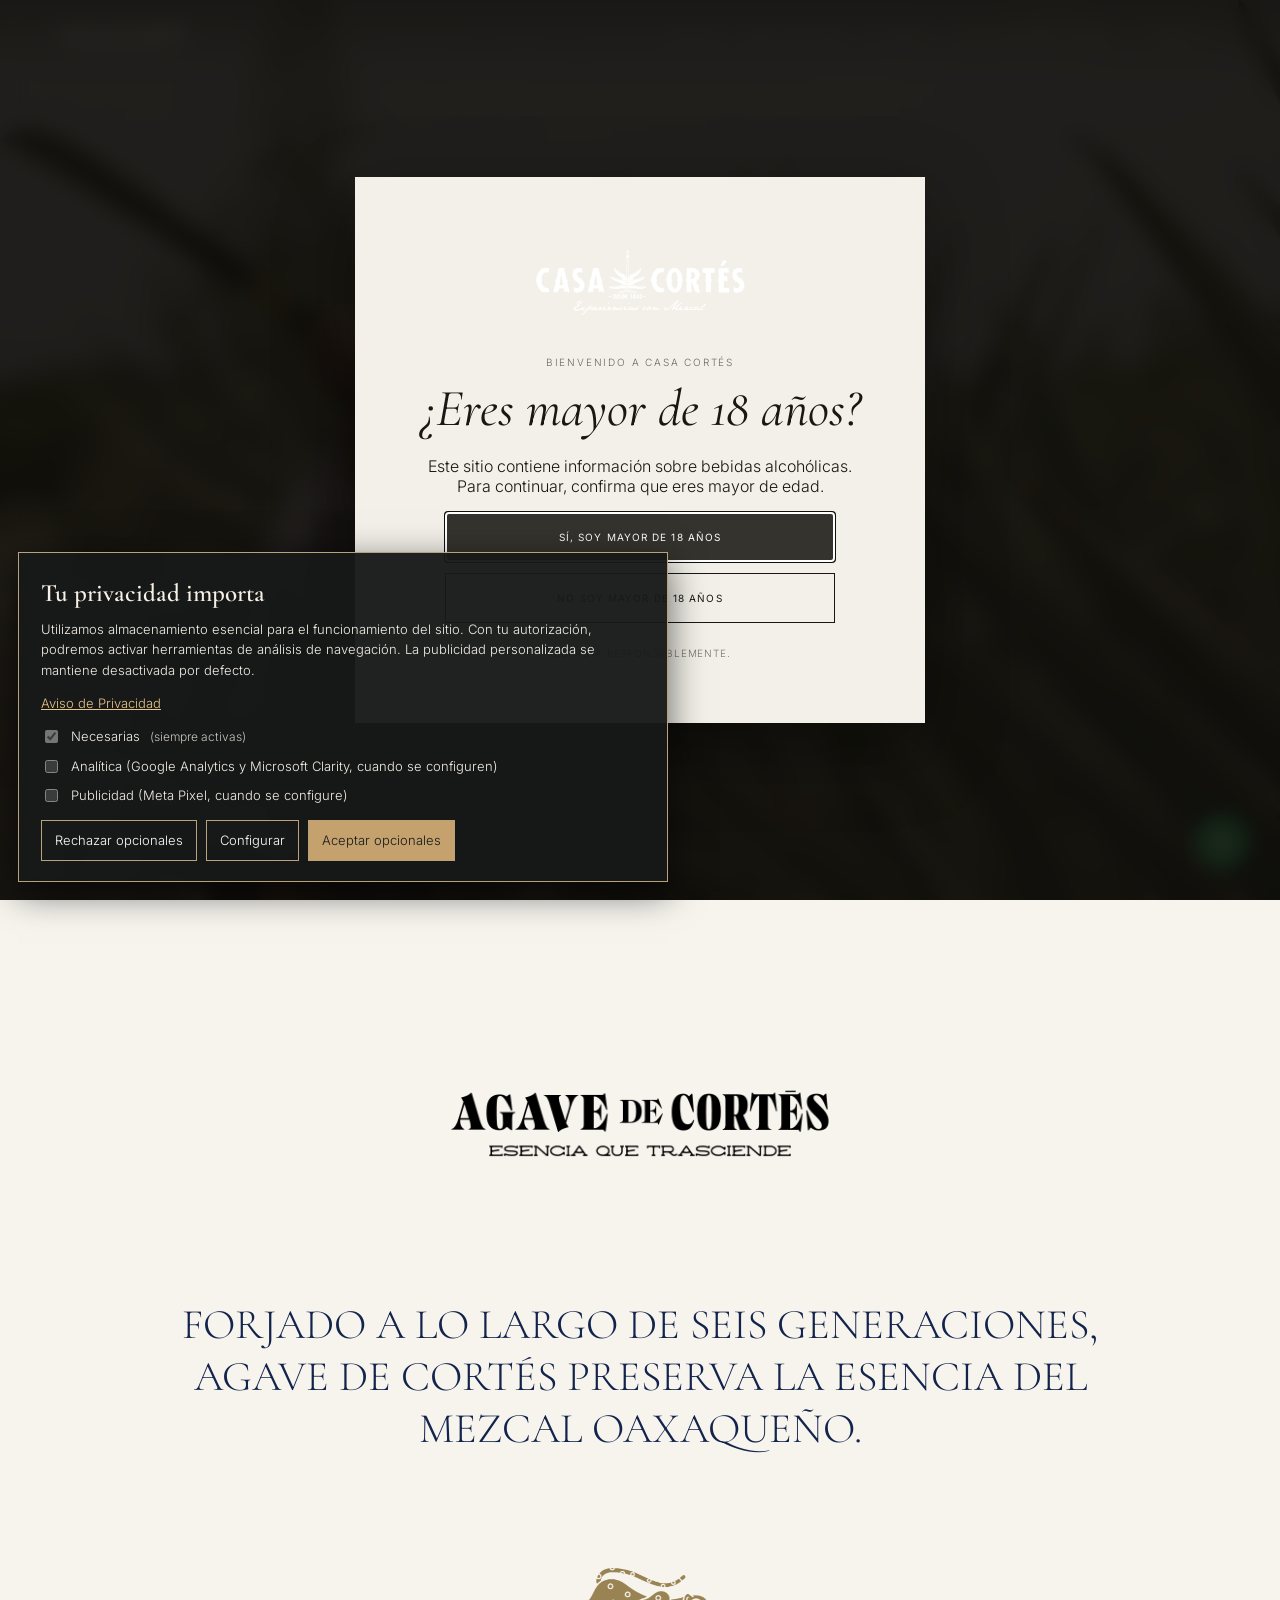
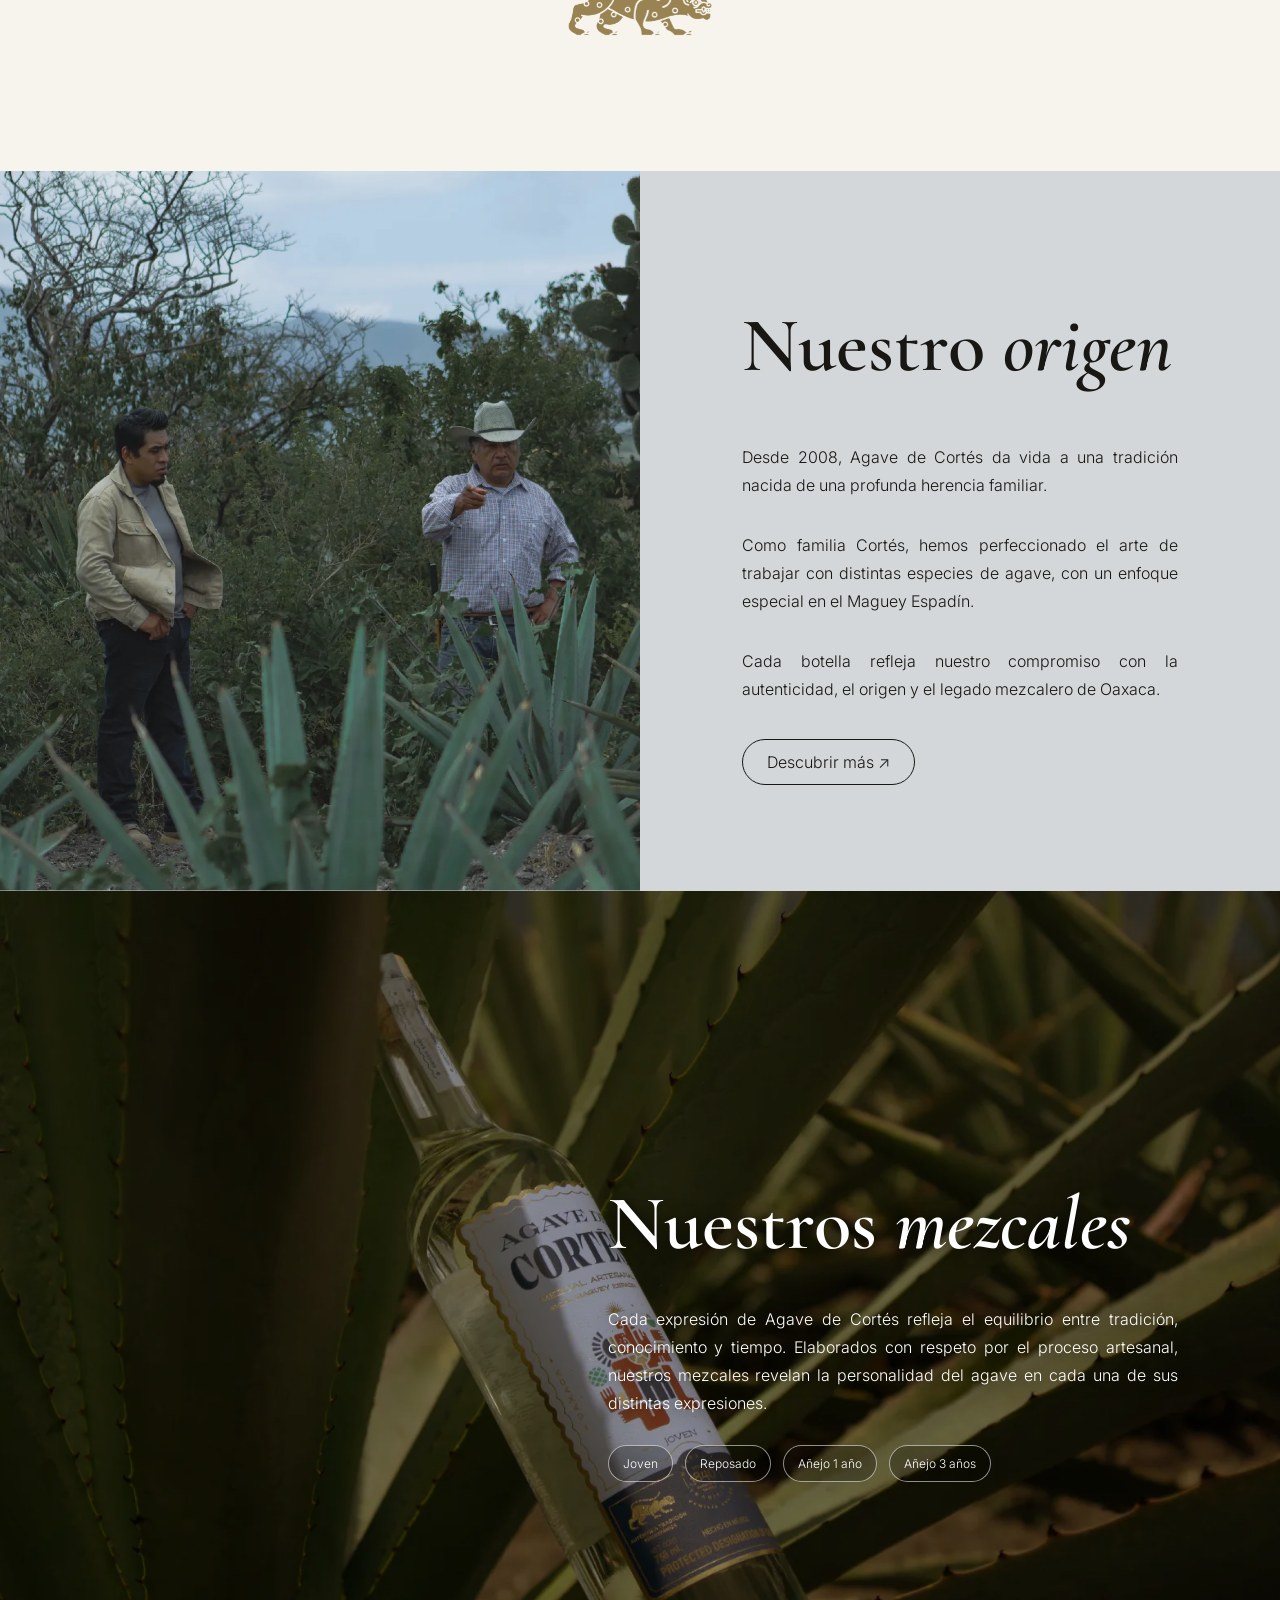
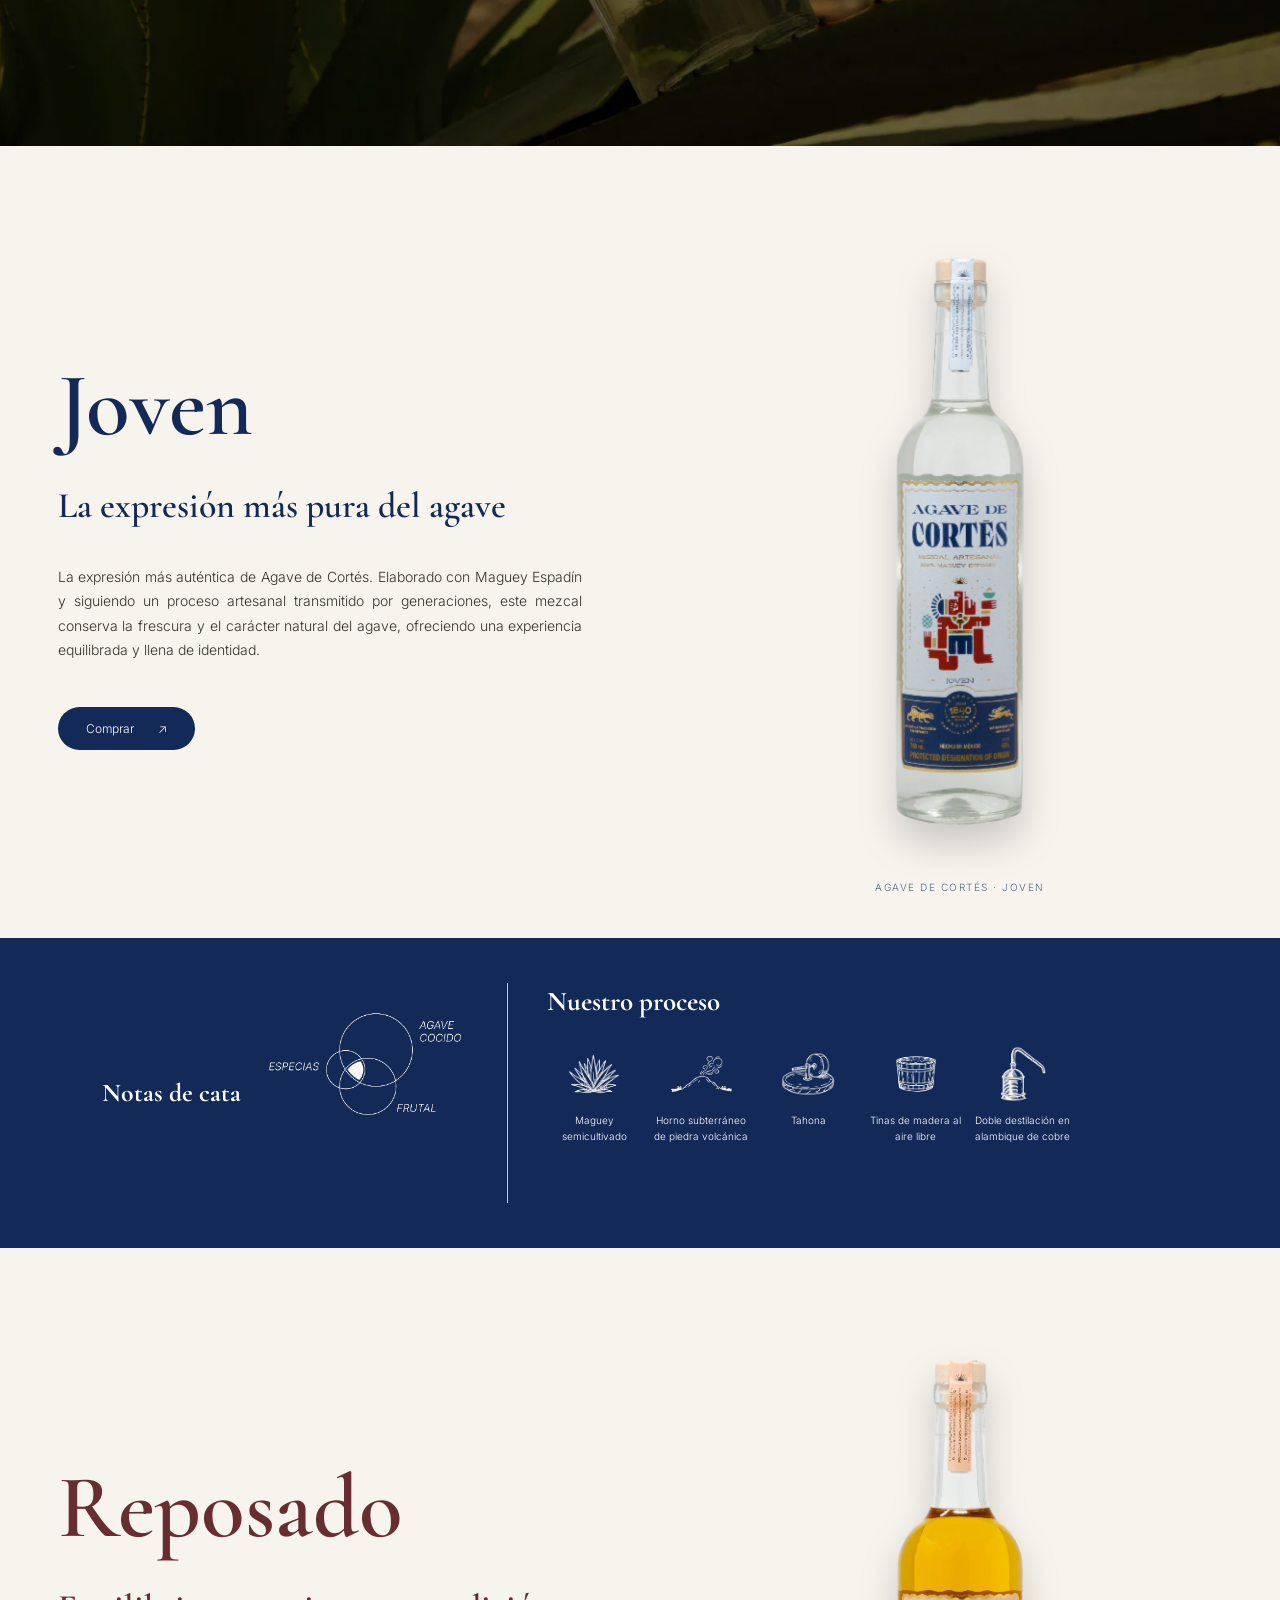
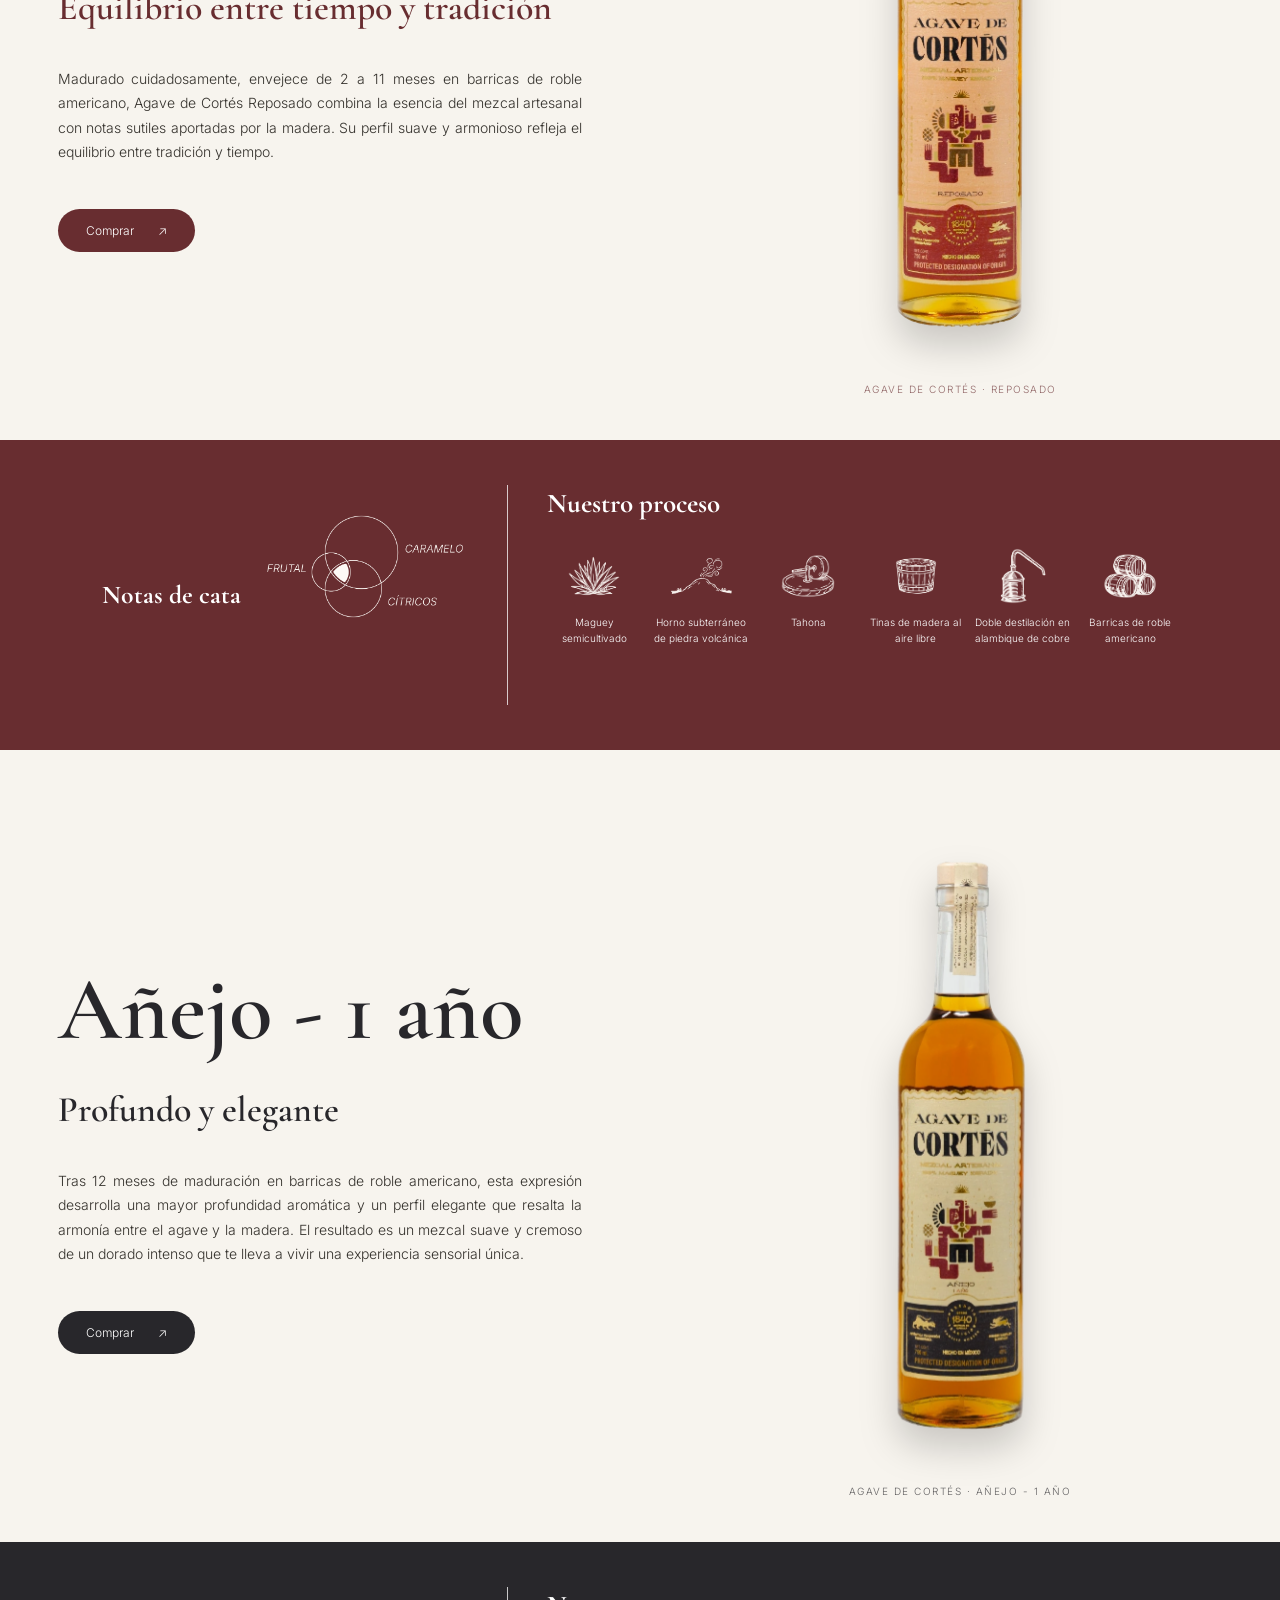
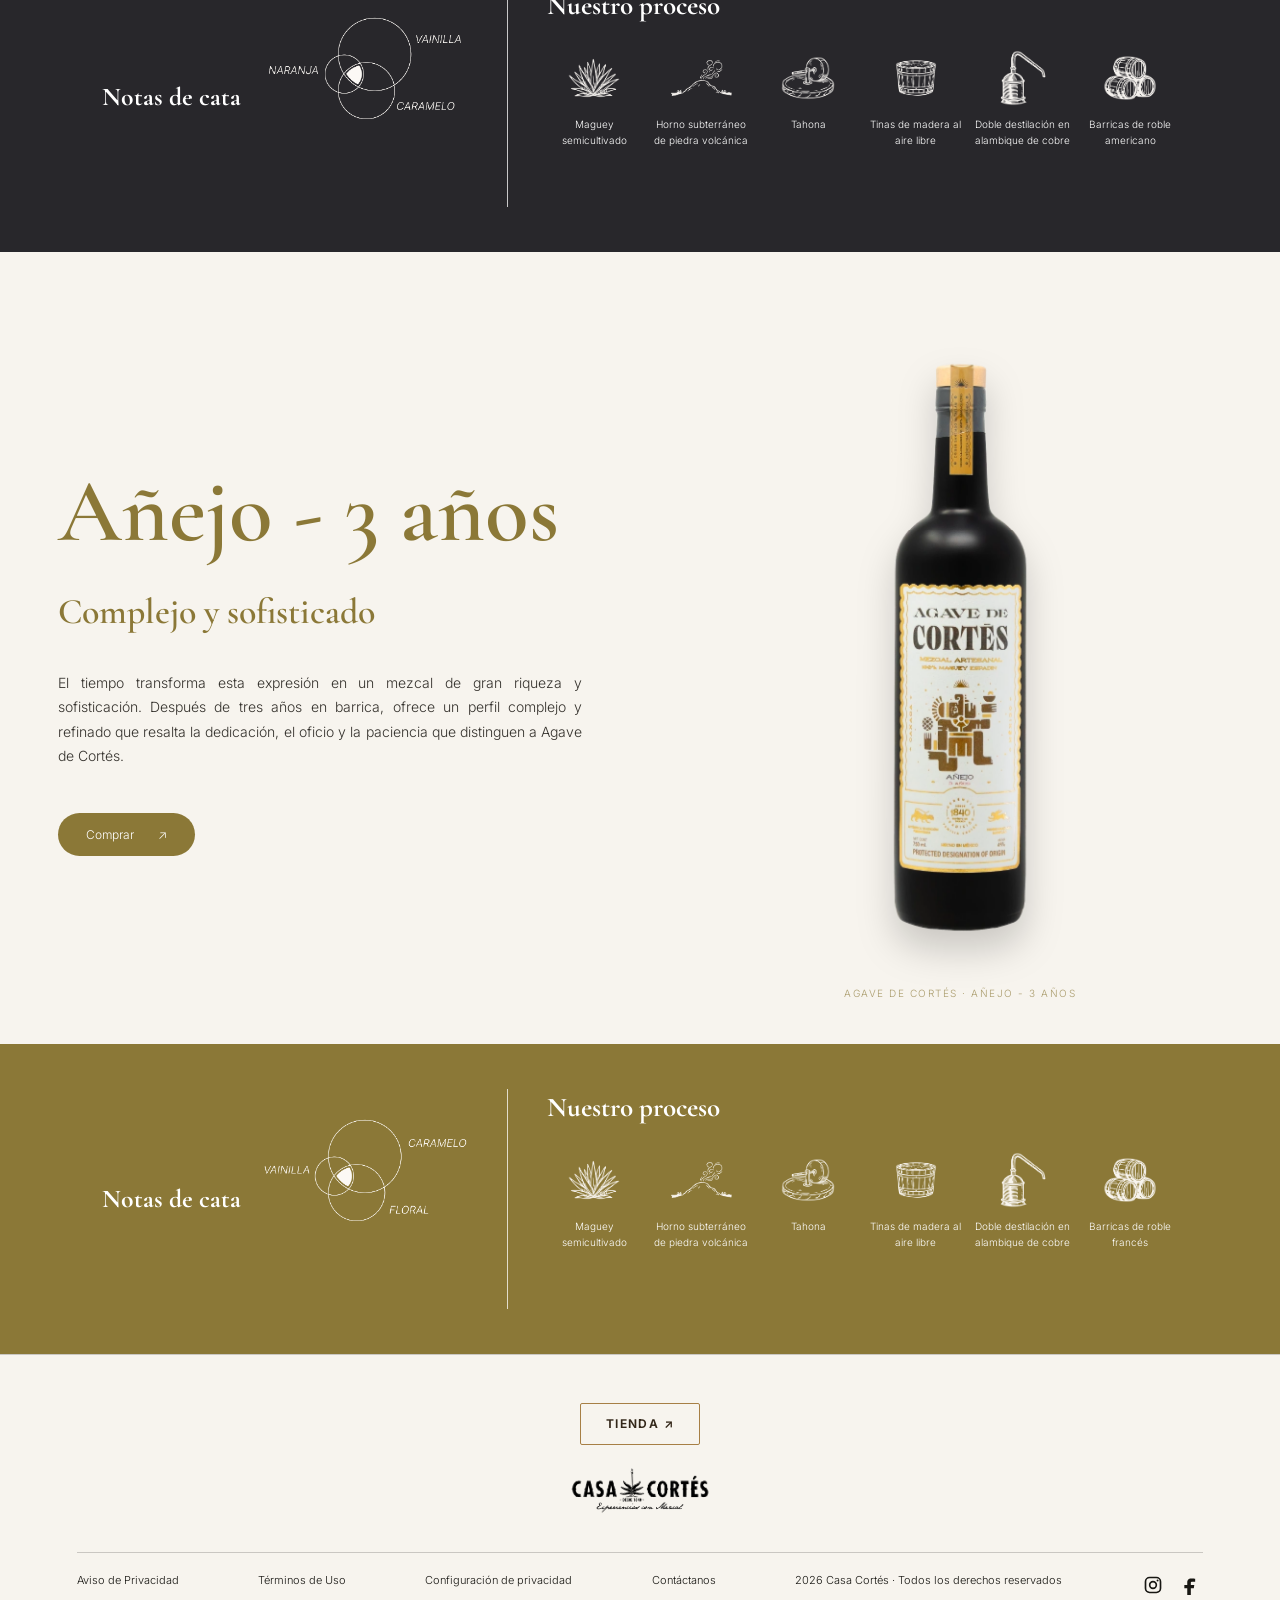
==== commit 01905017: "Optimizacion y SEO" ====
--- a/agave-de-cortes.html
+++ b/agave-de-cortes.html
@@ -1,8 +1,12 @@
 <!DOCTYPE html>
 
-<html lang="es"><head><script>/* Verificación temprana para evitar parpadeos entre páginas. */(function(){try{if(localStorage.getItem('casaCortesAgeVerified')==='yes'){document.documentElement.classList.add('age-verified');}}catch(e){}})();</script><style>html.age-verified #ageGate{display:none!important}html.age-verified body.age-locked{overflow:auto!important}</style><meta charset="utf-8"/><meta content="width=device-width,initial-scale=1" name="viewport"/><title>Agave de Cortés — Casa Cortés</title><meta content="Descubre la historia y las cuatro expresiones de Agave de Cortés." name="description"/><link href="assets/favicon/favicon.ico" rel="icon"/><link href="https://fonts.googleapis.com" rel="preconnect"/><link crossorigin="" href="https://fonts.gstatic.com" rel="preconnect"/><link href="https://fonts.googleapis.com/css2?family=Cormorant+Garamond:ital,wght@0,600;1,600&amp;family=Inter:ital,wght@0,300;1,300&amp;display=swap" rel="stylesheet"/><link href="css/styles.css" rel="stylesheet"/><link href="css/agave.css" rel="stylesheet"/><script defer="" src="js/main.js"></script><script defer="" src="js/agave.js"></script><link href="css/motion.css" rel="stylesheet"/><script defer="" src="js/motion.js"></script></head>
-<body class="age-locked agave-body"><div aria-labelledby="ageTitle" aria-modal="true" class="age-gate" id="ageGate" role="dialog"><div class="age-gate__backdrop"></div><div class="age-gate__panel"><img alt="Casa Cortés" class="age-gate__logo" src="assets/logos/casa-cortes.png"/><p class="age-gate__eyebrow">Bienvenido a Casa Cortés</p><h2 id="ageTitle">¿Eres mayor de 18 años?</h2><p>Este sitio contiene información sobre bebidas alcohólicas. Para continuar, confirma que eres mayor de edad.</p><div class="age-gate__actions"><button class="age-gate__yes" id="ageYes" type="button">Sí, soy mayor de 18 años</button><button class="age-gate__no" id="ageNo" type="button">No soy mayor de 18 años</button></div><p class="age-gate__responsible">Disfruta responsablemente.</p></div></div>
-<header class="site-header" id="header"><a class="brand" href="index.html"><img alt="Casa Cortés" src="assets/logos/casa-cortes.png"/></a><button aria-controls="nav" aria-expanded="false" aria-label="Abrir menú" class="menu-toggle"><span></span><span></span><span></span></button><nav aria-label="Principal" id="nav"><a href="nosotros.html">Nosotros</a><a class="active" href="agave-de-cortes.html">Agave de Cortés</a><a href="el-jolgorio.html">El Jolgorio</a><a href="nuestra-soledad.html">Nuestra Soledad</a><a href="valles.html">Valles</a></nav></header>
+<html lang="es"><head><script>/* Verificación temprana para evitar parpadeos entre páginas. */(function(){try{if(localStorage.getItem('casaCortesAgeVerified')==='yes'){document.documentElement.classList.add('age-verified');}}catch(e){}})();</script><style>html.age-verified #ageGate{display:none!important}html.age-verified body.age-locked{overflow:auto!important}</style><meta charset="utf-8"/><meta content="width=device-width,initial-scale=1" name="viewport"/><title>Agave de Cortés — Casa Cortés</title><meta name="description" content="Conoce Agave de Cortés, sus expresiones de mezcal y la tradición de elaboración que forma parte de Casa Cortés en Oaxaca."/><link rel="canonical" href="https://casacortes.mx/agave-de-cortes.html"/><meta property="og:type" content="website"/><meta property="og:locale" content="es_MX"/><meta property="og:site_name" content="Casa Cortés"/><meta property="og:title" content="Agave de Cortés — Casa Cortés"/><meta property="og:description" content="Conoce Agave de Cortés, sus expresiones de mezcal y la tradición de elaboración que forma parte de Casa Cortés en Oaxaca."/><meta property="og:url" content="https://casacortes.mx/agave-de-cortes.html"/><meta name="twitter:card" content="summary"/><link href="assets/favicon/favicon.ico" rel="icon"/><link href="https://fonts.googleapis.com" rel="preconnect"/><link crossorigin="" href="https://fonts.gstatic.com" rel="preconnect"/><link href="https://fonts.googleapis.com/css2?family=Cormorant+Garamond:ital,wght@0,600;1,600&amp;family=Inter:ital,wght@0,300;1,300&amp;display=swap" rel="stylesheet"/><link href="css/styles.css" rel="stylesheet"/><link href="css/agave.css" rel="stylesheet"/><script defer="" src="js/main.js"></script><script defer="" src="js/agave.js"></script><link href="css/motion.css" rel="stylesheet"/><script defer="" src="js/motion.js"></script><style>
+:root{color-scheme:dark} .cc-consent{position:fixed;bottom:18px;left:18px;right:18px;z-index:99999;max-width:650px;background:#171a19f5;border:1px solid #b9a179;color:#f5f0e7;padding:20px 22px;box-shadow:0 10px 35px #0009;font-family:Inter,Arial,sans-serif;font-size:13px;line-height:1.6}.cc-consent[hidden]{display:none!important}.cc-consent h2{font-family:'Cormorant Garamond',Georgia,serif;font-size:25px;margin:0 0 6px;color:#f6f0e6}.cc-consent p{margin:0 0 12px}.cc-consent a{color:#e8c58a}.cc-consent-actions{display:flex;flex-wrap:wrap;gap:9px}.cc-consent button{cursor:pointer;padding:9px 13px;background:transparent;border:1px solid #b9a179;color:#fff;font:inherit}.cc-consent button.cc-primary{background:#c4a16d;color:#171a19}.cc-consent-options{display:grid;gap:9px;margin:10px 0 14px}.cc-consent label{display:flex;align-items:center;gap:10px}.cc-consent input{accent-color:#c4a16d}.cc-consent .cc-muted{color:#c9c5be;font-size:12px}.cc-consent:focus-within{outline:1px solid #c4a16d}
+@media(max-width:600px){.cc-consent{left:10px;right:10px;bottom:10px;padding:15px}.cc-consent h2{font-size:23px}}
+</style><style>.cc-seo-visually-hidden{position:absolute!important;width:1px!important;height:1px!important;padding:0!important;margin:-1px!important;overflow:hidden!important;clip:rect(0,0,0,0)!important;white-space:nowrap!important;border:0!important}</style></head>
+<body class="age-locked agave-body"><h1 class="cc-seo-visually-hidden">Agave de Cortés</h1><div aria-labelledby="ageTitle" aria-modal="true" class="age-gate" id="ageGate" role="dialog"><div class="age-gate__backdrop"></div><div class="age-gate__panel"><img alt="Casa Cortés" class="age-gate__logo" src="assets/logos/casa-cortes.png"/><p class="age-gate__eyebrow">Bienvenido a Casa Cortés</p><h2 id="ageTitle">¿Eres mayor de 18 años?</h2><p>Este sitio contiene información sobre bebidas alcohólicas. Para continuar, confirma que eres mayor de edad.</p><div class="age-gate__actions"><button class="age-gate__yes" id="ageYes" type="button">Sí, soy mayor de 18 años</button><button class="age-gate__no" id="ageNo" type="button">No soy mayor de 18 años</button></div><p class="age-gate__responsible">Disfruta responsablemente.</p></div></div>
+<header class="site-header" id="header"><a class="brand" href="index.html"><img alt="Casa Cortés" src="assets/logos/casa-cortes.png"/></a><button aria-controls="nav" aria-expanded="false" aria-label="Abrir menú" class="menu-toggle"><span></span><span></span><span></span></button><nav aria-label="Principal" id="nav"><a href="nosotros.html">Nosotros</a><a class="active" href="agave-de-cortes.html">Agave de Cortés</a><a href="el-jolgorio.html">El Jolgorio</a><a href="nuestra-soledad.html">Nuestra Soledad</a><a href="valles.html">Valles</a><a class="nav-shop-link" href="https://casacortes.mx/ecommerce/" target="_blank" rel="noopener noreferrer" aria-label="Visitar tienda Casa Cortés (abre en una nueva pestaña)">TIENDA <span aria-hidden="true">↗</span></a></nav></header>
 <main class="agave-page"><section class="ag-hero"><img alt="Cosecha de maguey en Oaxaca" src="assets/images/10.webp"/><div class="ag-hero-shade"></div><div class="ag-hero-content"><img alt="Agave de Cortés — Esencia que trasciende" src="assets/logos/agave-logo-horizontal.png"/></div><a aria-label="Continuar" class="ag-scroll" href="#ag-intro">↓</a></section><section class="ag-intro" id="ag-intro"><img alt="Agave de Cortés — Esencia que trasciende" class="ag-intro-logo" src="assets/logos/agave-logo-horizontal.png"/><p>FORJADO A LO LARGO DE SEIS GENERACIONES,<br/>AGAVE DE CORTÉS PRESERVA LA ESENCIA DEL<br/>MEZCAL OAXAQUEÑO.</p><img alt="Jaguar, símbolo gráfico de Agave de Cortés" class="ag-ornament-img" loading="lazy" src="assets/images/agave-jaguar.png"/></section><section class="ag-origin"><div class="ag-origin-photo"><img alt="Familia Cortés en el campo de agave" loading="lazy" src="assets/images/agave-origen-oficial.webp"/></div><div class="ag-origin-copy"><h2>Nuestro <em>origen</em></h2><p>Desde 2008, Agave de Cortés da vida a una tradición nacida de una profunda herencia familiar.</p><p>Como familia Cortés, hemos perfeccionado el arte de trabajar con distintas especies de agave, con un enfoque especial en el Maguey Espadín.</p><p>Cada botella refleja nuestro compromiso con la autenticidad, el origen y el legado mezcalero de Oaxaca.</p><a href="nosotros.html">Descubrir más ↗</a></div></section><section class="ag-collection"><img alt="Botella Agave de Cortés entre magueyes" loading="lazy" src="assets/images/agave-coleccion-oficial.webp"/><div><h2>Nuestros <em>mezcales</em></h2><p>Cada expresión de Agave de Cortés refleja el equilibrio entre tradición, conocimiento y tiempo. Elaborados con respeto por el proceso artesanal, nuestros mezcales revelan la personalidad del agave en cada una de sus distintas expresiones.</p><nav aria-label="Explorar expresiones"><a href="#joven">Joven</a><a href="#reposado">Reposado</a><a href="#anejo-1">Añejo 1 año</a><a href="#anejo-3">Añejo 3 años</a></nav></div></section><section class="ag-product ag-navy" id="joven"><div class="ag-product-copy"><h2>Joven</h2><h3>La expresión más pura del agave</h3><p>La expresión más auténtica de Agave de Cortés. Elaborado con Maguey Espadín y siguiendo un proceso artesanal transmitido por generaciones, este mezcal conserva la frescura y el carácter natural del agave, ofreciendo una experiencia equilibrada y llena de identidad.</p><a aria-label="Comprar Joven" class="ag-buy" href="https://casacortes.mx/ecommerce/producto/321" rel="noopener noreferrer" target="_blank">Comprar <span>↗</span></a></div><div class="ag-product-art"><img alt="Botella oficial Agave de Cortés Joven, tomada del PDF" loading="lazy" src="assets/images/agave-joven-oficial.webp"/><span>Agave de Cortés · Joven</span></div><div class="ag-product-details"><div class="ag-tasting"><h4>Notas de cata</h4><div class="ag-notes"><img alt="Diagrama oficial de notas de cata de Agave de Cortés joven" class="ag-cata-official" loading="lazy" src="assets/images/notas-cata/joven.png"/></div></div><div class="ag-process"><h4>Nuestro proceso</h4><ol><li><img alt="" loading="lazy" src="assets/images/proceso-maguey.png"/><span>Maguey semicultivado</span></li><li><img alt="" loading="lazy" src="assets/images/proceso-horno.png"/><span>Horno subterráneo de piedra volcánica</span></li><li><img alt="" loading="lazy" src="assets/images/proceso-tahona.png"/><span>Tahona</span></li><li><img alt="" loading="lazy" src="assets/images/proceso-tina.png"/><span>Tinas de madera al aire libre</span></li><li><img alt="" loading="lazy" src="assets/images/proceso-alambique.png"/><span>Doble destilación en alambique de cobre</span></li></ol></div></div></section><section class="ag-product ag-wine" id="reposado"><div class="ag-product-copy"><h2>Reposado</h2><h3>Equilibrio entre tiempo y tradición</h3><p>Madurado cuidadosamente, envejece de 2 a 11 meses en barricas de roble americano, Agave de Cortés Reposado combina la esencia del mezcal artesanal con notas sutiles aportadas por la madera. Su perfil suave y armonioso refleja el equilibrio entre tradición y tiempo.</p><a aria-label="Comprar Reposado" class="ag-buy" href="https://casacortes.mx/ecommerce/producto/8" rel="noopener noreferrer" target="_blank">Comprar <span>↗</span></a></div><div class="ag-product-art"><img alt="Botella oficial Agave de Cortés Reposado, tomada del PDF" loading="lazy" src="assets/images/agave-reposado-oficial.webp"/><span>Agave de Cortés · Reposado</span></div><div class="ag-product-details"><div class="ag-tasting"><h4>Notas de cata</h4><div class="ag-notes"><img alt="Diagrama oficial de notas de cata de Agave de Cortés reposado" class="ag-cata-official" loading="lazy" src="assets/images/notas-cata/reposado.png"/></div></div><div class="ag-process"><h4>Nuestro proceso</h4><ol><li><img alt="" loading="lazy" src="assets/images/proceso-maguey.png"/><span>Maguey semicultivado</span></li><li><img alt="" loading="lazy" src="assets/images/proceso-horno.png"/><span>Horno subterráneo de piedra volcánica</span></li><li><img alt="" loading="lazy" src="assets/images/proceso-tahona.png"/><span>Tahona</span></li><li><img alt="" loading="lazy" src="assets/images/proceso-tina.png"/><span>Tinas de madera al aire libre</span></li><li><img alt="" loading="lazy" src="assets/images/proceso-alambique.png"/><span>Doble destilación en alambique de cobre</span></li><li><img alt="" loading="lazy" src="assets/images/proceso-barricas.png"/><span>Barricas de roble americano</span></li></ol></div></div></section><section class="ag-product ag-charcoal" id="anejo-1"><div class="ag-product-copy"><h2>Añejo - 1 año</h2><h3>Profundo y elegante</h3><p>Tras 12 meses de maduración en barricas de roble americano, esta expresión desarrolla una mayor profundidad aromática y un perfil elegante que resalta la armonía entre el agave y la madera. El resultado es un mezcal suave y cremoso de un dorado intenso que te lleva a vivir una experiencia sensorial única.</p><a aria-label="Comprar Añejo - 1 año" class="ag-buy" href="https://casacortes.mx/ecommerce/producto/4" rel="noopener noreferrer" target="_blank">Comprar <span>↗</span></a></div><div class="ag-product-art"><img alt="Botella oficial Agave de Cortés Añejo - 1 año, tomada del PDF" loading="lazy" src="assets/images/agave-anejo-1-oficial.webp"/><span>Agave de Cortés · Añejo - 1 año</span></div><div class="ag-product-details"><div class="ag-tasting"><h4>Notas de cata</h4><div class="ag-notes"><img alt="Diagrama oficial de notas de cata de Agave de Cortés anejo-1" class="ag-cata-official" loading="lazy" src="assets/images/notas-cata/anejo-1.png"/></div></div><div class="ag-process"><h4>Nuestro proceso</h4><ol><li><img alt="" loading="lazy" src="assets/images/proceso-maguey.png"/><span>Maguey semicultivado</span></li><li><img alt="" loading="lazy" src="assets/images/proceso-horno.png"/><span>Horno subterráneo de piedra volcánica</span></li><li><img alt="" loading="lazy" src="assets/images/proceso-tahona.png"/><span>Tahona</span></li><li><img alt="" loading="lazy" src="assets/images/proceso-tina.png"/><span>Tinas de madera al aire libre</span></li><li><img alt="" loading="lazy" src="assets/images/proceso-alambique.png"/><span>Doble destilación en alambique de cobre</span></li><li><img alt="" loading="lazy" src="assets/images/proceso-barricas.png"/><span>Barricas de roble americano</span></li></ol></div></div></section><section class="ag-product ag-gold" id="anejo-3"><div class="ag-product-copy"><h2>Añejo - 3 años</h2><h3>Complejo y sofisticado</h3><p>El tiempo transforma esta expresión en un mezcal de gran riqueza y sofisticación. Después de tres años en barrica, ofrece un perfil complejo y refinado que resalta la dedicación, el oficio y la paciencia que distinguen a Agave de Cortés.</p><a aria-label="Comprar Añejo - 3 años" class="ag-buy" href="https://casacortes.mx/ecommerce/producto/10" rel="noopener noreferrer" target="_blank">Comprar <span>↗</span></a></div><div class="ag-product-art"><img alt="Botella oficial Agave de Cortés Añejo - 3 años, tomada del PDF" loading="lazy" src="assets/images/agave-anejo-3-oficial.webp"/><span>Agave de Cortés · Añejo - 3 años</span></div><div class="ag-product-details"><div class="ag-tasting"><h4>Notas de cata</h4><div class="ag-notes"><img alt="Diagrama oficial de notas de cata de Agave de Cortés anejo-3" class="ag-cata-official" loading="lazy" src="assets/images/notas-cata/anejo-3.png"/></div></div><div class="ag-process"><h4>Nuestro proceso</h4><ol><li><img alt="" loading="lazy" src="assets/images/proceso-maguey.png"/><span>Maguey semicultivado</span></li><li><img alt="" loading="lazy" src="assets/images/proceso-horno.png"/><span>Horno subterráneo de piedra volcánica</span></li><li><img alt="" loading="lazy" src="assets/images/proceso-tahona.png"/><span>Tahona</span></li><li><img alt="" loading="lazy" src="assets/images/proceso-tina.png"/><span>Tinas de madera al aire libre</span></li><li><img alt="" loading="lazy" src="assets/images/proceso-alambique.png"/><span>Doble destilación en alambique de cobre</span></li><li><img alt="" loading="lazy" src="assets/images/proceso-barricas.png"/><span>Barricas de roble francés</span></li></ol></div></div></section></main><a aria-label="Atención a clientes por WhatsApp" class="whatsapp-float" href="https://wa.me/5219511170569" rel="noopener noreferrer" target="_blank"><svg aria-hidden="true" viewbox="0 0 24 24"><path d="M20.52 3.48A11.8 11.8 0 0 0 12.08 0C5.5 0 .15 5.35.15 11.93c0 2.1.55 4.16 1.6 5.97L.05 24l6.25-1.64a11.9 11.9 0 0 0 5.77 1.47h.01c6.58 0 11.93-5.35 11.93-11.93 0-3.19-1.24-6.18-3.49-8.42ZM12.08 21.8h-.01a9.88 9.88 0 0 1-5.04-1.38l-.36-.21-3.71.97.99-3.62-.23-.37a9.86 9.86 0 0 1-1.52-5.26c0-5.45 4.44-9.89 9.9-9.89a9.82 9.82 0 0 1 7 2.9 9.82 9.82 0 0 1 2.9 7c-.01 5.44-4.45 9.86-9.92 9.86Zm5.42-7.4c-.3-.15-1.76-.87-2.03-.97-.27-.1-.47-.15-.67.15-.2.3-.77.97-.94 1.17-.17.2-.35.22-.65.07-.3-.15-1.25-.46-2.38-1.47a8.9 8.9 0 0 1-1.65-2.05c-.17-.3-.02-.46.13-.6.13-.13.3-.35.45-.52.15-.17.2-.3.3-.5.1-.2.05-.37-.02-.52-.08-.15-.67-1.61-.92-2.21-.24-.58-.49-.5-.67-.51h-.57c-.2 0-.52.07-.79.37-.27.3-1.04 1.02-1.04 2.48s1.07 2.88 1.22 3.08c.15.2 2.1 3.2 5.08 4.49.71.31 1.26.49 1.7.63.71.23 1.36.19 1.87.12.57-.08 1.76-.72 2.01-1.41.25-.7.25-1.29.17-1.41-.07-.13-.27-.2-.57-.35Z" fill="currentColor"></path></svg></a>
-<footer><img alt="Casa Cortés" src="assets/logos/casa-cortes.png"/><div><a href="aviso-de-privacidad.html">Aviso de Privacidad</a><a href="contacto.html">Contáctanos</a><span>2026 Casa Cortés · Todos los derechos reservados</span><span aria-label="Redes sociales de Agave de Cortés" class="social-links"><a aria-label="Instagram de Agave de Cortés" href="https://www.instagram.com/agavedecortes.oax" rel="noopener noreferrer" target="_blank"><svg aria-hidden="true" viewbox="0 0 24 24"><rect fill="none" height="18" rx="5" stroke="currentColor" stroke-width="2" width="18" x="3" y="3"></rect><circle cx="12" cy="12" fill="none" r="4" stroke="currentColor" stroke-width="2"></circle><circle cx="17.5" cy="6.5" fill="currentColor" r="1.2"></circle></svg></a><a aria-label="Facebook de Agave de Cortés" href="https://www.facebook.com/agavedecortes.oax" rel="noopener noreferrer" target="_blank"><svg aria-hidden="true" viewbox="0 0 24 24"><path d="M14 8h3V4.5c-.52-.07-2.3-.22-4.42-.22C8.4 4.28 7.5 6.8 7.5 9.05V12H4v4h3.5v8h4.3v-8h3.58l.57-4H11.8V9.45C11.8 8.3 12.12 8 14 8Z" fill="currentColor"></path></svg></a></span></div></footer>
+<footer><a class="footer-shop-link" href="https://casacortes.mx/ecommerce/" target="_blank" rel="noopener noreferrer">TIENDA ↗</a><img alt="Casa Cortés" src="assets/logos/casa-cortes.png"/><div><a href="aviso-de-privacidad.html">Aviso de Privacidad</a><a href="terminos-de-uso.html">Términos de Uso</a><a href="#" data-cc-privacy-open>Configuración de privacidad</a><a href="contacto.html">Contáctanos</a><span>2026 Casa Cortés · Todos los derechos reservados</span><span aria-label="Redes sociales de Agave de Cortés" class="social-links"><a aria-label="Instagram de Agave de Cortés" href="https://www.instagram.com/agavedecortes.oax" rel="noopener noreferrer" target="_blank"><svg aria-hidden="true" viewbox="0 0 24 24"><rect fill="none" height="18" rx="5" stroke="currentColor" stroke-width="2" width="18" x="3" y="3"></rect><circle cx="12" cy="12" fill="none" r="4" stroke="currentColor" stroke-width="2"></circle><circle cx="17.5" cy="6.5" fill="currentColor" r="1.2"></circle></svg></a><a aria-label="Facebook de Agave de Cortés" href="https://www.facebook.com/agavedecortes.oax" rel="noopener noreferrer" target="_blank"><svg aria-hidden="true" viewbox="0 0 24 24"><path d="M14 8h3V4.5c-.52-.07-2.3-.22-4.42-.22C8.4 4.28 7.5 6.8 7.5 9.05V12H4v4h3.5v8h4.3v-8h3.58l.57-4H11.8V9.45C11.8 8.3 12.12 8 14 8Z" fill="currentColor"></path></svg></a></span></div></footer>
+<aside id="cc-privacy-panel" class="cc-consent" role="dialog" aria-label="Preferencias de privacidad" aria-modal="false" hidden><h2>Tu privacidad importa</h2><p>Utilizamos almacenamiento esencial para el funcionamiento del sitio. Con tu autorización, podremos activar herramientas de análisis de navegación. La publicidad personalizada se mantiene desactivada por defecto.</p><p><a href="aviso-de-privacidad.html">Aviso de Privacidad</a></p><div class="cc-consent-options" id="cc-privacy-options" hidden><label><input type="checkbox" checked disabled> Necesarias <span class="cc-muted">(siempre activas)</span></label><label><input id="cc-analytics" type="checkbox"> Analítica (Google Analytics y Microsoft Clarity, cuando se configuren)</label><label><input id="cc-marketing" type="checkbox"> Publicidad (Meta Pixel, cuando se configure)</label></div><div class="cc-consent-actions"><button type="button" id="cc-reject">Rechazar opcionales</button><button type="button" id="cc-configure">Configurar</button><button type="button" id="cc-accept" class="cc-primary">Aceptar opcionales</button><button type="button" id="cc-save" class="cc-primary" hidden>Guardar preferencias</button></div></aside><script defer src="js/privacy-consent.js"></script><script defer src="js/proteccion-visual.js"></script>
 </body></html>
--- a/css/styles.css
+++ b/css/styles.css
@@ -220,3 +220,14 @@
 .world-slider:has(.world-map-v6-panel){height:clamp(530px,51vw,690px)}
 .world-map-v6-frame{height:calc(100% - 24px)}
 }
+
+/* Acceso a tienda — opción B, discreto y accesible */
+.site-header nav{gap:clamp(10px,1.5vw,25px);align-items:center}
+.site-header nav .nav-shop-link{display:inline-flex;align-items:center;justify-content:center;gap:5px;white-space:nowrap;padding:10px 16px;border:1px solid #c4a06b;color:#ead7b9;border-radius:2px;font-size:11px;font-weight:600;letter-spacing:.11em;line-height:1.1;transition:background .2s,color .2s,border-color .2s}
+.site-header nav .nav-shop-link:hover,.site-header nav .nav-shop-link:focus-visible{background:#c4a06b;color:#151512;border-color:#c4a06b}
+@media(max-width:800px){.site-header nav{align-items:stretch;gap:0}.site-header nav .nav-shop-link{margin-top:16px;padding:15px 18px;align-self:stretch;font-size:13px;text-align:center;border-color:#c4a06b}}
+
+/* Botón de tienda en footer: variante B adaptada al fondo claro */
+footer a.footer-shop-link{display:inline-flex;align-items:center;justify-content:center;gap:8px;margin:0 auto 18px;padding:13px 25px;border:1px solid #a77f45;border-radius:2px;background:transparent;color:#332719;text-decoration:none;font-size:12px;font-weight:650;letter-spacing:.12em;line-height:1.2;transition:background .2s ease,color .2s ease,border-color .2s ease}
+footer a.footer-shop-link:hover,footer a.footer-shop-link:focus-visible{background:#a77f45;color:#fff;border-color:#a77f45}
+@media(max-width:800px){footer a.footer-shop-link{padding:14px 25px;min-height:44px;font-size:12px}}
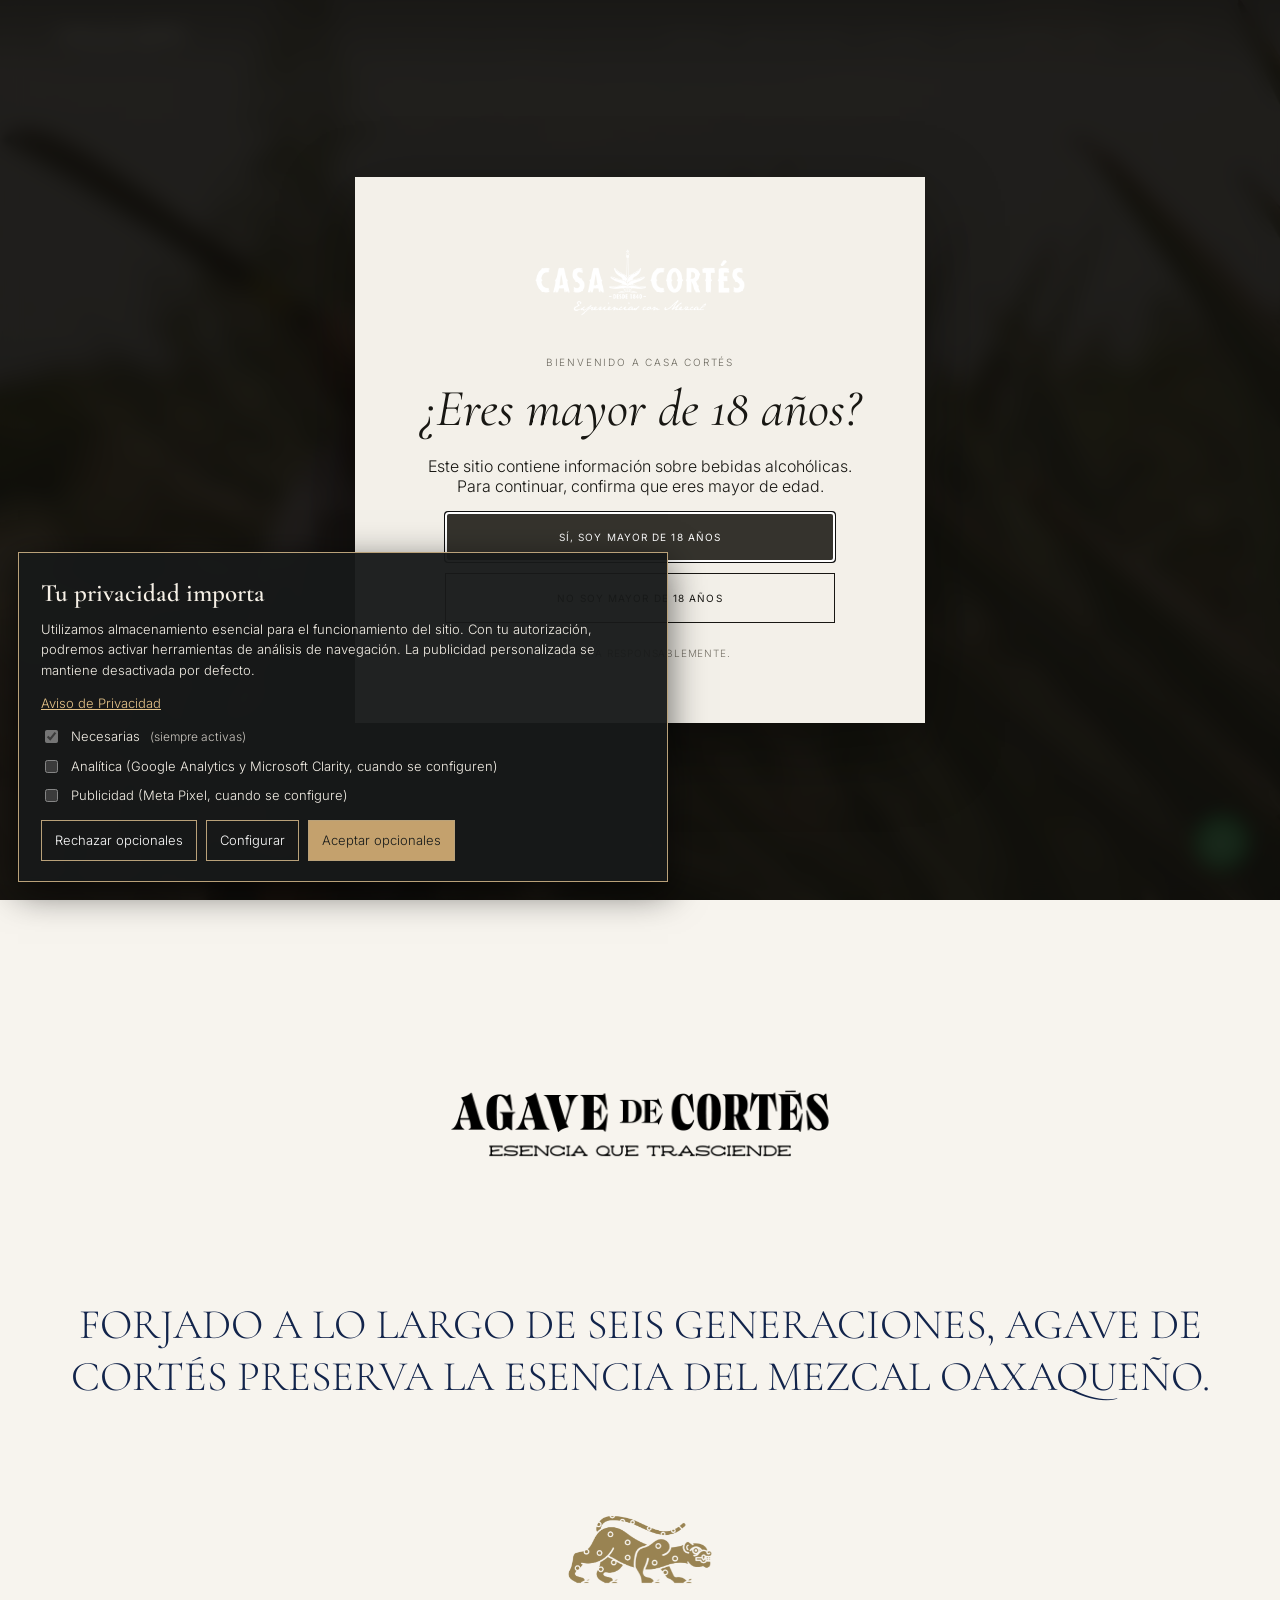
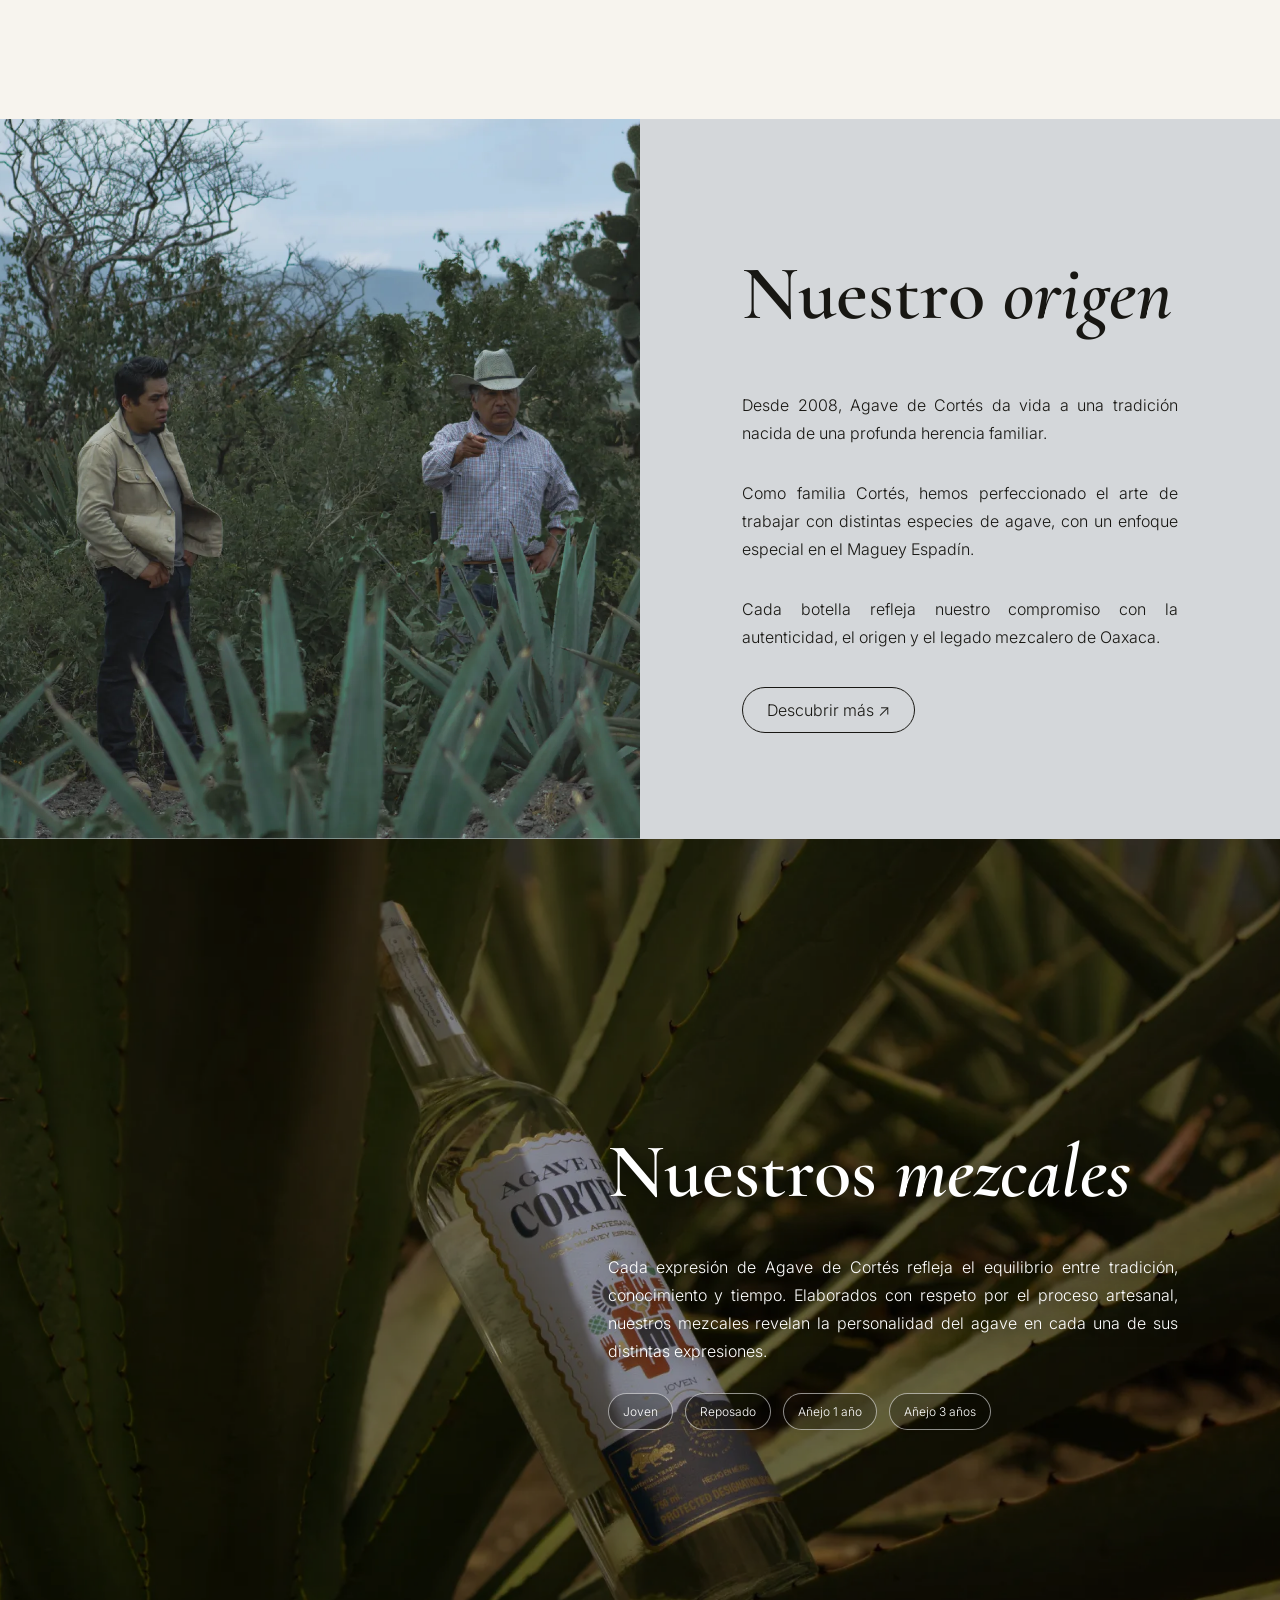
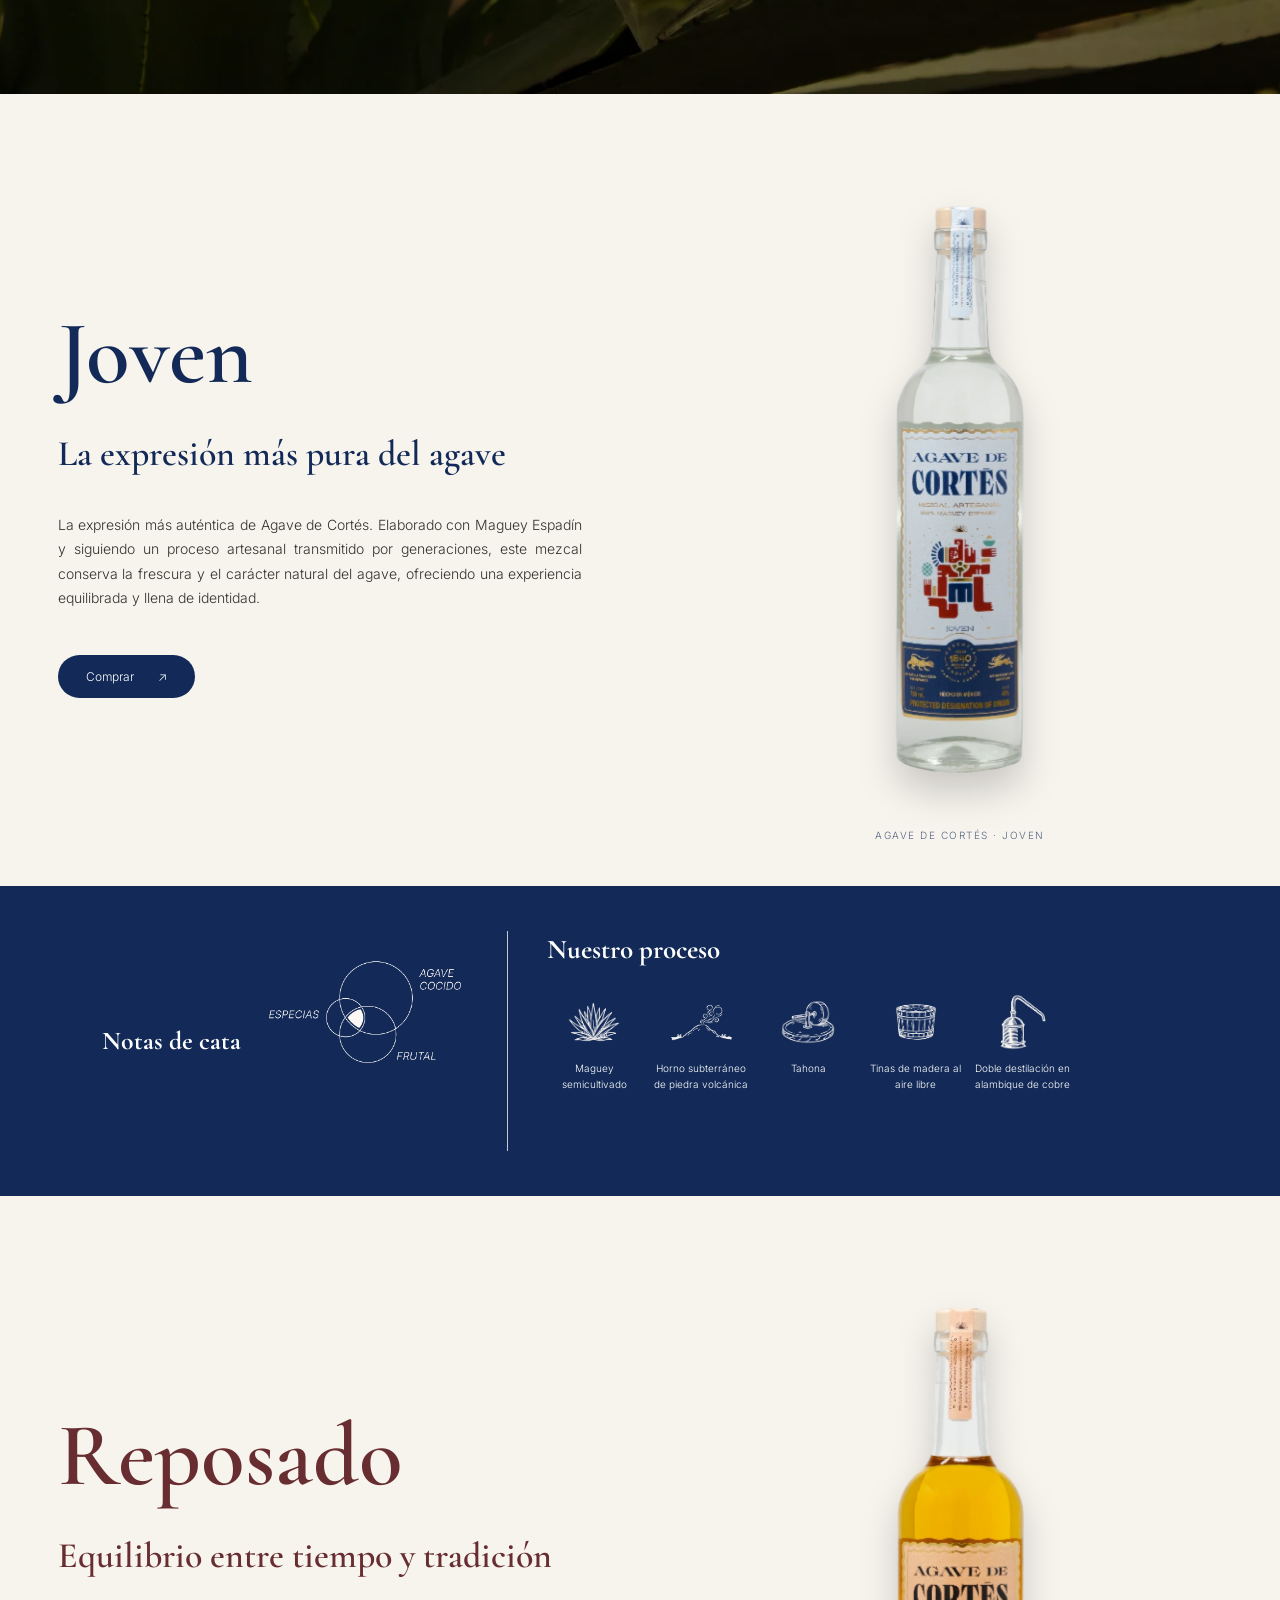
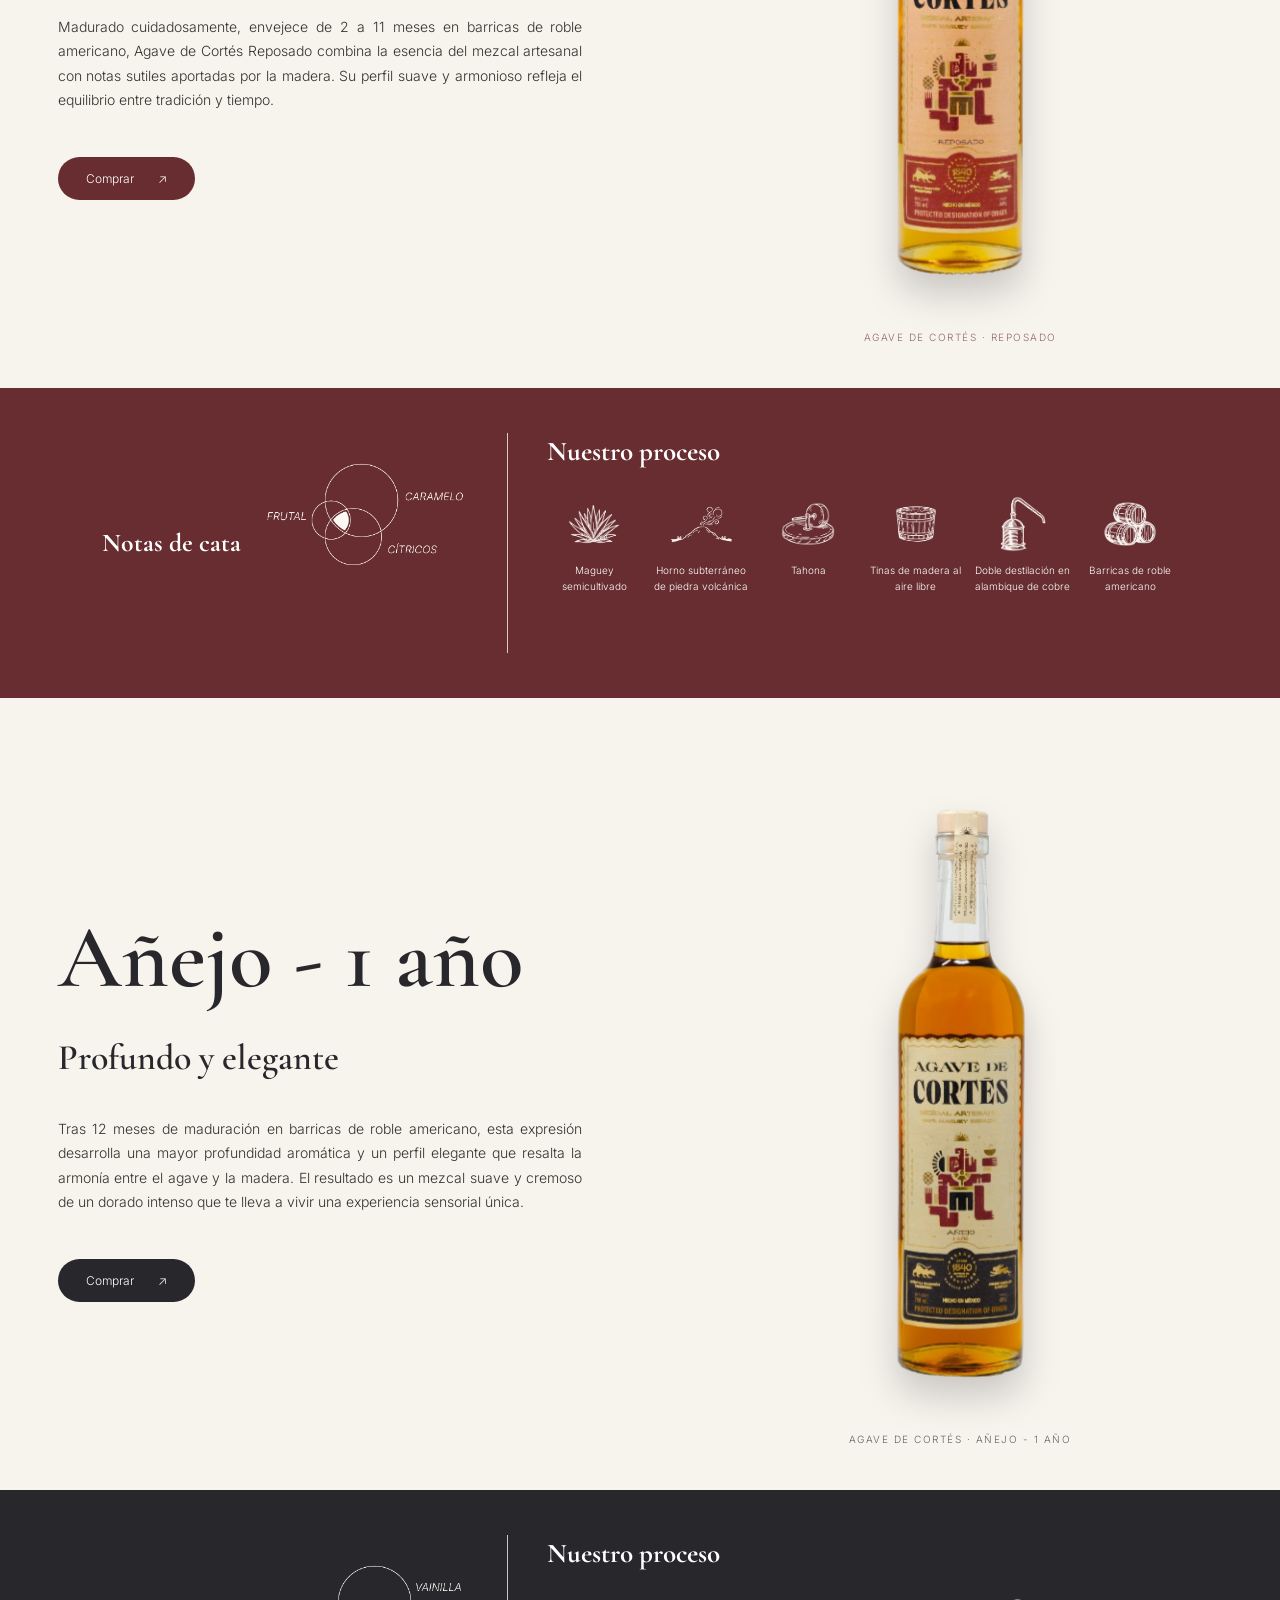
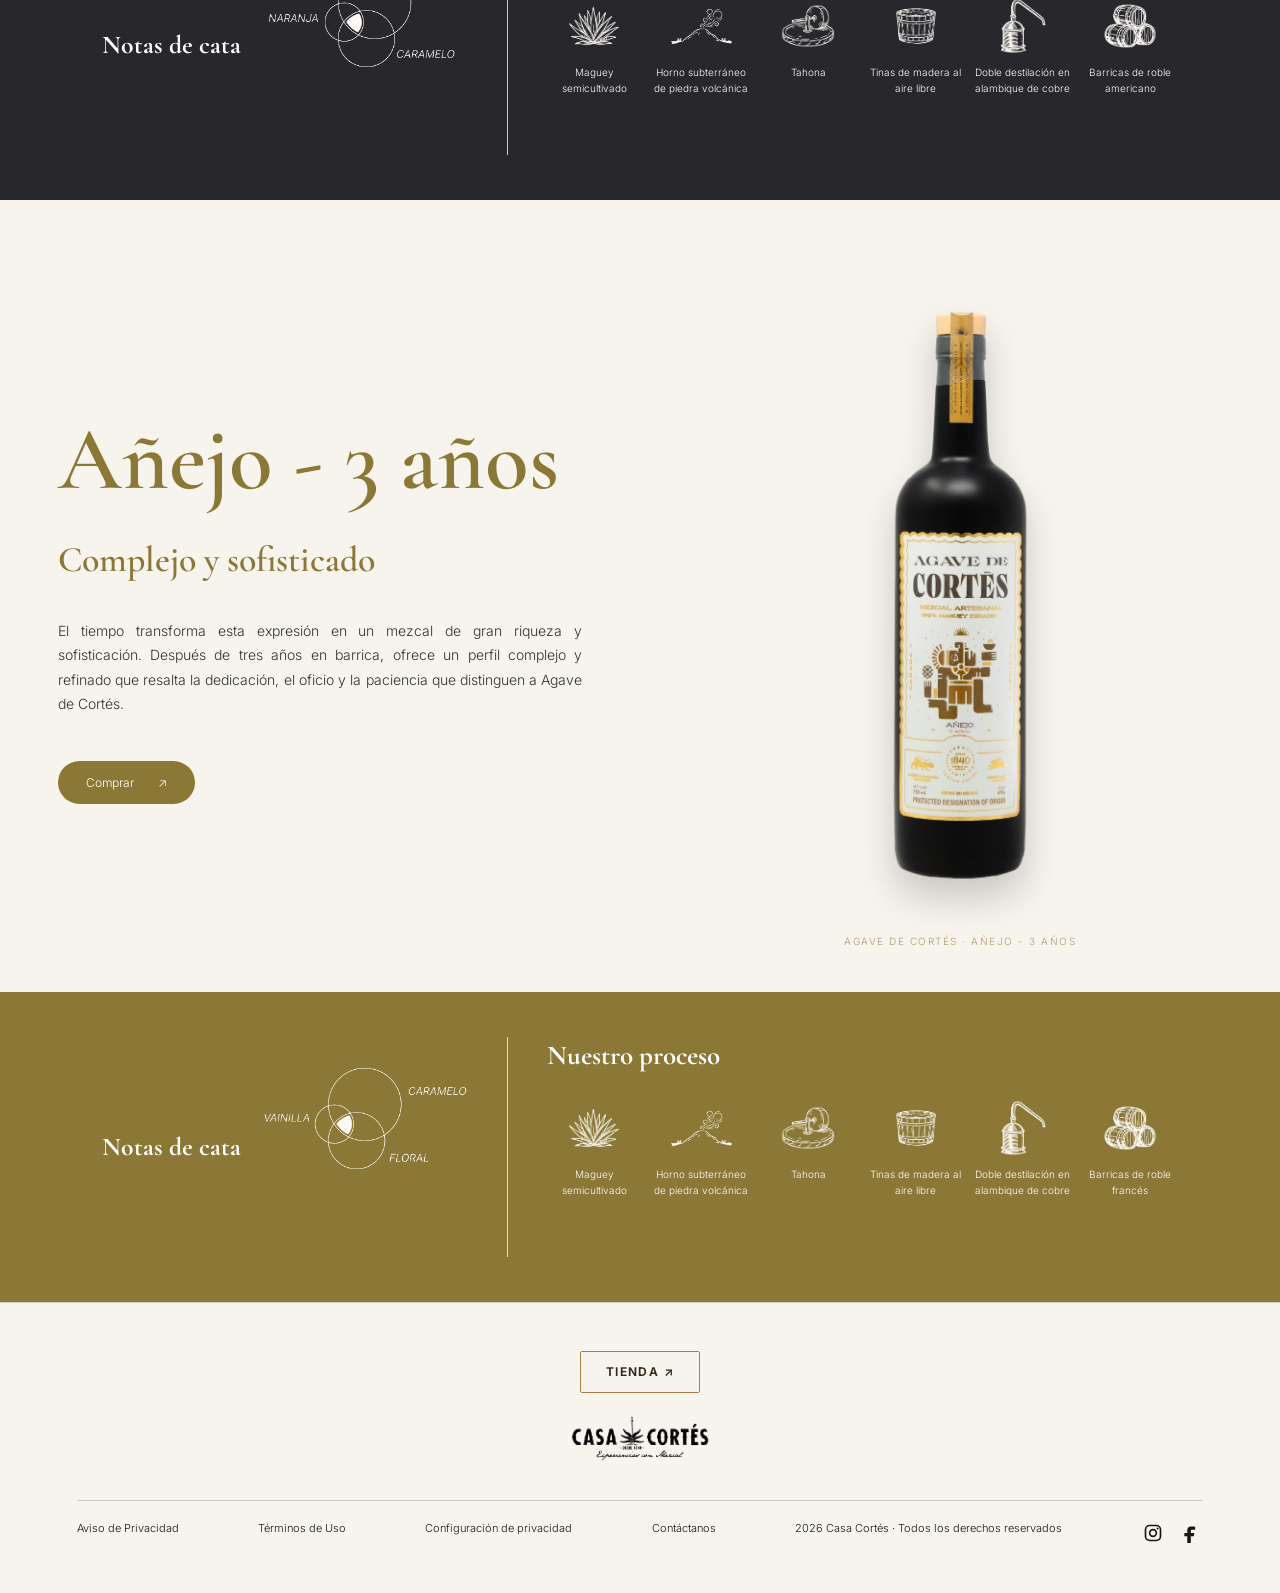
==== commit ed63bbf9: "Cambios en menu movil" ====
--- a/agave-de-cortes.html
+++ b/agave-de-cortes.html
@@ -6,7 +6,7 @@
 </style><style>.cc-seo-visually-hidden{position:absolute!important;width:1px!important;height:1px!important;padding:0!important;margin:-1px!important;overflow:hidden!important;clip:rect(0,0,0,0)!important;white-space:nowrap!important;border:0!important}</style></head>
 <body class="age-locked agave-body"><h1 class="cc-seo-visually-hidden">Agave de Cortés</h1><div aria-labelledby="ageTitle" aria-modal="true" class="age-gate" id="ageGate" role="dialog"><div class="age-gate__backdrop"></div><div class="age-gate__panel"><img alt="Casa Cortés" class="age-gate__logo" src="assets/logos/casa-cortes.png"/><p class="age-gate__eyebrow">Bienvenido a Casa Cortés</p><h2 id="ageTitle">¿Eres mayor de 18 años?</h2><p>Este sitio contiene información sobre bebidas alcohólicas. Para continuar, confirma que eres mayor de edad.</p><div class="age-gate__actions"><button class="age-gate__yes" id="ageYes" type="button">Sí, soy mayor de 18 años</button><button class="age-gate__no" id="ageNo" type="button">No soy mayor de 18 años</button></div><p class="age-gate__responsible">Disfruta responsablemente.</p></div></div>
 <header class="site-header" id="header"><a class="brand" href="index.html"><img alt="Casa Cortés" src="assets/logos/casa-cortes.png"/></a><button aria-controls="nav" aria-expanded="false" aria-label="Abrir menú" class="menu-toggle"><span></span><span></span><span></span></button><nav aria-label="Principal" id="nav"><a href="nosotros.html">Nosotros</a><a class="active" href="agave-de-cortes.html">Agave de Cortés</a><a href="el-jolgorio.html">El Jolgorio</a><a href="nuestra-soledad.html">Nuestra Soledad</a><a href="valles.html">Valles</a><a class="nav-shop-link" href="https://casacortes.mx/ecommerce/" target="_blank" rel="noopener noreferrer" aria-label="Visitar tienda Casa Cortés (abre en una nueva pestaña)">TIENDA <span aria-hidden="true">↗</span></a></nav></header>
-<main class="agave-page"><section class="ag-hero"><img alt="Cosecha de maguey en Oaxaca" src="assets/images/10.webp"/><div class="ag-hero-shade"></div><div class="ag-hero-content"><img alt="Agave de Cortés — Esencia que trasciende" src="assets/logos/agave-logo-horizontal.png"/></div><a aria-label="Continuar" class="ag-scroll" href="#ag-intro">↓</a></section><section class="ag-intro" id="ag-intro"><img alt="Agave de Cortés — Esencia que trasciende" class="ag-intro-logo" src="assets/logos/agave-logo-horizontal.png"/><p>FORJADO A LO LARGO DE SEIS GENERACIONES,<br/>AGAVE DE CORTÉS PRESERVA LA ESENCIA DEL<br/>MEZCAL OAXAQUEÑO.</p><img alt="Jaguar, símbolo gráfico de Agave de Cortés" class="ag-ornament-img" loading="lazy" src="assets/images/agave-jaguar.png"/></section><section class="ag-origin"><div class="ag-origin-photo"><img alt="Familia Cortés en el campo de agave" loading="lazy" src="assets/images/agave-origen-oficial.webp"/></div><div class="ag-origin-copy"><h2>Nuestro <em>origen</em></h2><p>Desde 2008, Agave de Cortés da vida a una tradición nacida de una profunda herencia familiar.</p><p>Como familia Cortés, hemos perfeccionado el arte de trabajar con distintas especies de agave, con un enfoque especial en el Maguey Espadín.</p><p>Cada botella refleja nuestro compromiso con la autenticidad, el origen y el legado mezcalero de Oaxaca.</p><a href="nosotros.html">Descubrir más ↗</a></div></section><section class="ag-collection"><img alt="Botella Agave de Cortés entre magueyes" loading="lazy" src="assets/images/agave-coleccion-oficial.webp"/><div><h2>Nuestros <em>mezcales</em></h2><p>Cada expresión de Agave de Cortés refleja el equilibrio entre tradición, conocimiento y tiempo. Elaborados con respeto por el proceso artesanal, nuestros mezcales revelan la personalidad del agave en cada una de sus distintas expresiones.</p><nav aria-label="Explorar expresiones"><a href="#joven">Joven</a><a href="#reposado">Reposado</a><a href="#anejo-1">Añejo 1 año</a><a href="#anejo-3">Añejo 3 años</a></nav></div></section><section class="ag-product ag-navy" id="joven"><div class="ag-product-copy"><h2>Joven</h2><h3>La expresión más pura del agave</h3><p>La expresión más auténtica de Agave de Cortés. Elaborado con Maguey Espadín y siguiendo un proceso artesanal transmitido por generaciones, este mezcal conserva la frescura y el carácter natural del agave, ofreciendo una experiencia equilibrada y llena de identidad.</p><a aria-label="Comprar Joven" class="ag-buy" href="https://casacortes.mx/ecommerce/producto/321" rel="noopener noreferrer" target="_blank">Comprar <span>↗</span></a></div><div class="ag-product-art"><img alt="Botella oficial Agave de Cortés Joven, tomada del PDF" loading="lazy" src="assets/images/agave-joven-oficial.webp"/><span>Agave de Cortés · Joven</span></div><div class="ag-product-details"><div class="ag-tasting"><h4>Notas de cata</h4><div class="ag-notes"><img alt="Diagrama oficial de notas de cata de Agave de Cortés joven" class="ag-cata-official" loading="lazy" src="assets/images/notas-cata/joven.png"/></div></div><div class="ag-process"><h4>Nuestro proceso</h4><ol><li><img alt="" loading="lazy" src="assets/images/proceso-maguey.png"/><span>Maguey semicultivado</span></li><li><img alt="" loading="lazy" src="assets/images/proceso-horno.png"/><span>Horno subterráneo de piedra volcánica</span></li><li><img alt="" loading="lazy" src="assets/images/proceso-tahona.png"/><span>Tahona</span></li><li><img alt="" loading="lazy" src="assets/images/proceso-tina.png"/><span>Tinas de madera al aire libre</span></li><li><img alt="" loading="lazy" src="assets/images/proceso-alambique.png"/><span>Doble destilación en alambique de cobre</span></li></ol></div></div></section><section class="ag-product ag-wine" id="reposado"><div class="ag-product-copy"><h2>Reposado</h2><h3>Equilibrio entre tiempo y tradición</h3><p>Madurado cuidadosamente, envejece de 2 a 11 meses en barricas de roble americano, Agave de Cortés Reposado combina la esencia del mezcal artesanal con notas sutiles aportadas por la madera. Su perfil suave y armonioso refleja el equilibrio entre tradición y tiempo.</p><a aria-label="Comprar Reposado" class="ag-buy" href="https://casacortes.mx/ecommerce/producto/8" rel="noopener noreferrer" target="_blank">Comprar <span>↗</span></a></div><div class="ag-product-art"><img alt="Botella oficial Agave de Cortés Reposado, tomada del PDF" loading="lazy" src="assets/images/agave-reposado-oficial.webp"/><span>Agave de Cortés · Reposado</span></div><div class="ag-product-details"><div class="ag-tasting"><h4>Notas de cata</h4><div class="ag-notes"><img alt="Diagrama oficial de notas de cata de Agave de Cortés reposado" class="ag-cata-official" loading="lazy" src="assets/images/notas-cata/reposado.png"/></div></div><div class="ag-process"><h4>Nuestro proceso</h4><ol><li><img alt="" loading="lazy" src="assets/images/proceso-maguey.png"/><span>Maguey semicultivado</span></li><li><img alt="" loading="lazy" src="assets/images/proceso-horno.png"/><span>Horno subterráneo de piedra volcánica</span></li><li><img alt="" loading="lazy" src="assets/images/proceso-tahona.png"/><span>Tahona</span></li><li><img alt="" loading="lazy" src="assets/images/proceso-tina.png"/><span>Tinas de madera al aire libre</span></li><li><img alt="" loading="lazy" src="assets/images/proceso-alambique.png"/><span>Doble destilación en alambique de cobre</span></li><li><img alt="" loading="lazy" src="assets/images/proceso-barricas.png"/><span>Barricas de roble americano</span></li></ol></div></div></section><section class="ag-product ag-charcoal" id="anejo-1"><div class="ag-product-copy"><h2>Añejo - 1 año</h2><h3>Profundo y elegante</h3><p>Tras 12 meses de maduración en barricas de roble americano, esta expresión desarrolla una mayor profundidad aromática y un perfil elegante que resalta la armonía entre el agave y la madera. El resultado es un mezcal suave y cremoso de un dorado intenso que te lleva a vivir una experiencia sensorial única.</p><a aria-label="Comprar Añejo - 1 año" class="ag-buy" href="https://casacortes.mx/ecommerce/producto/4" rel="noopener noreferrer" target="_blank">Comprar <span>↗</span></a></div><div class="ag-product-art"><img alt="Botella oficial Agave de Cortés Añejo - 1 año, tomada del PDF" loading="lazy" src="assets/images/agave-anejo-1-oficial.webp"/><span>Agave de Cortés · Añejo - 1 año</span></div><div class="ag-product-details"><div class="ag-tasting"><h4>Notas de cata</h4><div class="ag-notes"><img alt="Diagrama oficial de notas de cata de Agave de Cortés anejo-1" class="ag-cata-official" loading="lazy" src="assets/images/notas-cata/anejo-1.png"/></div></div><div class="ag-process"><h4>Nuestro proceso</h4><ol><li><img alt="" loading="lazy" src="assets/images/proceso-maguey.png"/><span>Maguey semicultivado</span></li><li><img alt="" loading="lazy" src="assets/images/proceso-horno.png"/><span>Horno subterráneo de piedra volcánica</span></li><li><img alt="" loading="lazy" src="assets/images/proceso-tahona.png"/><span>Tahona</span></li><li><img alt="" loading="lazy" src="assets/images/proceso-tina.png"/><span>Tinas de madera al aire libre</span></li><li><img alt="" loading="lazy" src="assets/images/proceso-alambique.png"/><span>Doble destilación en alambique de cobre</span></li><li><img alt="" loading="lazy" src="assets/images/proceso-barricas.png"/><span>Barricas de roble americano</span></li></ol></div></div></section><section class="ag-product ag-gold" id="anejo-3"><div class="ag-product-copy"><h2>Añejo - 3 años</h2><h3>Complejo y sofisticado</h3><p>El tiempo transforma esta expresión en un mezcal de gran riqueza y sofisticación. Después de tres años en barrica, ofrece un perfil complejo y refinado que resalta la dedicación, el oficio y la paciencia que distinguen a Agave de Cortés.</p><a aria-label="Comprar Añejo - 3 años" class="ag-buy" href="https://casacortes.mx/ecommerce/producto/10" rel="noopener noreferrer" target="_blank">Comprar <span>↗</span></a></div><div class="ag-product-art"><img alt="Botella oficial Agave de Cortés Añejo - 3 años, tomada del PDF" loading="lazy" src="assets/images/agave-anejo-3-oficial.webp"/><span>Agave de Cortés · Añejo - 3 años</span></div><div class="ag-product-details"><div class="ag-tasting"><h4>Notas de cata</h4><div class="ag-notes"><img alt="Diagrama oficial de notas de cata de Agave de Cortés anejo-3" class="ag-cata-official" loading="lazy" src="assets/images/notas-cata/anejo-3.png"/></div></div><div class="ag-process"><h4>Nuestro proceso</h4><ol><li><img alt="" loading="lazy" src="assets/images/proceso-maguey.png"/><span>Maguey semicultivado</span></li><li><img alt="" loading="lazy" src="assets/images/proceso-horno.png"/><span>Horno subterráneo de piedra volcánica</span></li><li><img alt="" loading="lazy" src="assets/images/proceso-tahona.png"/><span>Tahona</span></li><li><img alt="" loading="lazy" src="assets/images/proceso-tina.png"/><span>Tinas de madera al aire libre</span></li><li><img alt="" loading="lazy" src="assets/images/proceso-alambique.png"/><span>Doble destilación en alambique de cobre</span></li><li><img alt="" loading="lazy" src="assets/images/proceso-barricas.png"/><span>Barricas de roble francés</span></li></ol></div></div></section></main><a aria-label="Atención a clientes por WhatsApp" class="whatsapp-float" href="https://wa.me/5219511170569" rel="noopener noreferrer" target="_blank"><svg aria-hidden="true" viewbox="0 0 24 24"><path d="M20.52 3.48A11.8 11.8 0 0 0 12.08 0C5.5 0 .15 5.35.15 11.93c0 2.1.55 4.16 1.6 5.97L.05 24l6.25-1.64a11.9 11.9 0 0 0 5.77 1.47h.01c6.58 0 11.93-5.35 11.93-11.93 0-3.19-1.24-6.18-3.49-8.42ZM12.08 21.8h-.01a9.88 9.88 0 0 1-5.04-1.38l-.36-.21-3.71.97.99-3.62-.23-.37a9.86 9.86 0 0 1-1.52-5.26c0-5.45 4.44-9.89 9.9-9.89a9.82 9.82 0 0 1 7 2.9 9.82 9.82 0 0 1 2.9 7c-.01 5.44-4.45 9.86-9.92 9.86Zm5.42-7.4c-.3-.15-1.76-.87-2.03-.97-.27-.1-.47-.15-.67.15-.2.3-.77.97-.94 1.17-.17.2-.35.22-.65.07-.3-.15-1.25-.46-2.38-1.47a8.9 8.9 0 0 1-1.65-2.05c-.17-.3-.02-.46.13-.6.13-.13.3-.35.45-.52.15-.17.2-.3.3-.5.1-.2.05-.37-.02-.52-.08-.15-.67-1.61-.92-2.21-.24-.58-.49-.5-.67-.51h-.57c-.2 0-.52.07-.79.37-.27.3-1.04 1.02-1.04 2.48s1.07 2.88 1.22 3.08c.15.2 2.1 3.2 5.08 4.49.71.31 1.26.49 1.7.63.71.23 1.36.19 1.87.12.57-.08 1.76-.72 2.01-1.41.25-.7.25-1.29.17-1.41-.07-.13-.27-.2-.57-.35Z" fill="currentColor"></path></svg></a>
+<main class="agave-page"><section class="ag-hero"><img alt="Cosecha de maguey en Oaxaca" src="assets/images/10.webp"/><div class="ag-hero-shade"></div><div class="ag-hero-content"><img alt="Agave de Cortés — Esencia que trasciende" src="assets/logos/agave-logo-horizontal.png"/></div><a aria-label="Continuar" class="ag-scroll" href="#ag-intro">↓</a></section><section class="ag-intro" id="ag-intro"><img alt="Agave de Cortés — Esencia que trasciende" class="ag-intro-logo" src="assets/logos/agave-logo-horizontal.png"/><p>FORJADO A LO LARGO DE SEIS GENERACIONES, AGAVE DE CORTÉS PRESERVA LA ESENCIA DEL MEZCAL OAXAQUEÑO.</p><img alt="Jaguar, símbolo gráfico de Agave de Cortés" class="ag-ornament-img" loading="lazy" src="assets/images/agave-jaguar.png"/></section><section class="ag-origin"><div class="ag-origin-photo"><img alt="Familia Cortés en el campo de agave" loading="lazy" src="assets/images/agave-origen-oficial.webp"/></div><div class="ag-origin-copy"><h2>Nuestro <em>origen</em></h2><p>Desde 2008, Agave de Cortés da vida a una tradición nacida de una profunda herencia familiar.</p><p>Como familia Cortés, hemos perfeccionado el arte de trabajar con distintas especies de agave, con un enfoque especial en el Maguey Espadín.</p><p>Cada botella refleja nuestro compromiso con la autenticidad, el origen y el legado mezcalero de Oaxaca.</p><a href="nosotros.html">Descubrir más ↗</a></div></section><section class="ag-collection"><img alt="Botella Agave de Cortés entre magueyes" loading="lazy" src="assets/images/agave-coleccion-oficial.webp"/><div><h2>Nuestros <em>mezcales</em></h2><p>Cada expresión de Agave de Cortés refleja el equilibrio entre tradición, conocimiento y tiempo. Elaborados con respeto por el proceso artesanal, nuestros mezcales revelan la personalidad del agave en cada una de sus distintas expresiones.</p><nav aria-label="Explorar expresiones"><a href="#joven">Joven</a><a href="#reposado">Reposado</a><a href="#anejo-1">Añejo 1 año</a><a href="#anejo-3">Añejo 3 años</a></nav></div></section><section class="ag-product ag-navy" id="joven"><div class="ag-product-copy"><h2>Joven</h2><h3>La expresión más pura del agave</h3><p>La expresión más auténtica de Agave de Cortés. Elaborado con Maguey Espadín y siguiendo un proceso artesanal transmitido por generaciones, este mezcal conserva la frescura y el carácter natural del agave, ofreciendo una experiencia equilibrada y llena de identidad.</p><a aria-label="Comprar Joven" class="ag-buy" href="https://casacortes.mx/ecommerce/producto/321" rel="noopener noreferrer" target="_blank">Comprar <span>↗</span></a></div><div class="ag-product-art"><img alt="Botella oficial Agave de Cortés Joven, tomada del PDF" loading="lazy" src="assets/images/agave-joven-oficial.webp"/><span>Agave de Cortés · Joven</span></div><div class="ag-product-details"><div class="ag-tasting"><h4>Notas de cata</h4><div class="ag-notes"><img alt="Diagrama oficial de notas de cata de Agave de Cortés joven" class="ag-cata-official" loading="lazy" src="assets/images/notas-cata/joven.png"/></div></div><div class="ag-process"><h4>Nuestro proceso</h4><ol><li><img alt="" loading="lazy" src="assets/images/proceso-maguey.png"/><span>Maguey semicultivado</span></li><li><img alt="" loading="lazy" src="assets/images/proceso-horno.png"/><span>Horno subterráneo de piedra volcánica</span></li><li><img alt="" loading="lazy" src="assets/images/proceso-tahona.png"/><span>Tahona</span></li><li><img alt="" loading="lazy" src="assets/images/proceso-tina.png"/><span>Tinas de madera al aire libre</span></li><li><img alt="" loading="lazy" src="assets/images/proceso-alambique.png"/><span>Doble destilación en alambique de cobre</span></li></ol></div></div></section><section class="ag-product ag-wine" id="reposado"><div class="ag-product-copy"><h2>Reposado</h2><h3>Equilibrio entre tiempo y tradición</h3><p>Madurado cuidadosamente, envejece de 2 a 11 meses en barricas de roble americano, Agave de Cortés Reposado combina la esencia del mezcal artesanal con notas sutiles aportadas por la madera. Su perfil suave y armonioso refleja el equilibrio entre tradición y tiempo.</p><a aria-label="Comprar Reposado" class="ag-buy" href="https://casacortes.mx/ecommerce/producto/8" rel="noopener noreferrer" target="_blank">Comprar <span>↗</span></a></div><div class="ag-product-art"><img alt="Botella oficial Agave de Cortés Reposado, tomada del PDF" loading="lazy" src="assets/images/agave-reposado-oficial.webp"/><span>Agave de Cortés · Reposado</span></div><div class="ag-product-details"><div class="ag-tasting"><h4>Notas de cata</h4><div class="ag-notes"><img alt="Diagrama oficial de notas de cata de Agave de Cortés reposado" class="ag-cata-official" loading="lazy" src="assets/images/notas-cata/reposado.png"/></div></div><div class="ag-process"><h4>Nuestro proceso</h4><ol><li><img alt="" loading="lazy" src="assets/images/proceso-maguey.png"/><span>Maguey semicultivado</span></li><li><img alt="" loading="lazy" src="assets/images/proceso-horno.png"/><span>Horno subterráneo de piedra volcánica</span></li><li><img alt="" loading="lazy" src="assets/images/proceso-tahona.png"/><span>Tahona</span></li><li><img alt="" loading="lazy" src="assets/images/proceso-tina.png"/><span>Tinas de madera al aire libre</span></li><li><img alt="" loading="lazy" src="assets/images/proceso-alambique.png"/><span>Doble destilación en alambique de cobre</span></li><li><img alt="" loading="lazy" src="assets/images/proceso-barricas.png"/><span>Barricas de roble americano</span></li></ol></div></div></section><section class="ag-product ag-charcoal" id="anejo-1"><div class="ag-product-copy"><h2>Añejo - 1 año</h2><h3>Profundo y elegante</h3><p>Tras 12 meses de maduración en barricas de roble americano, esta expresión desarrolla una mayor profundidad aromática y un perfil elegante que resalta la armonía entre el agave y la madera. El resultado es un mezcal suave y cremoso de un dorado intenso que te lleva a vivir una experiencia sensorial única.</p><a aria-label="Comprar Añejo - 1 año" class="ag-buy" href="https://casacortes.mx/ecommerce/producto/4" rel="noopener noreferrer" target="_blank">Comprar <span>↗</span></a></div><div class="ag-product-art"><img alt="Botella oficial Agave de Cortés Añejo - 1 año, tomada del PDF" loading="lazy" src="assets/images/agave-anejo-1-oficial.webp"/><span>Agave de Cortés · Añejo - 1 año</span></div><div class="ag-product-details"><div class="ag-tasting"><h4>Notas de cata</h4><div class="ag-notes"><img alt="Diagrama oficial de notas de cata de Agave de Cortés anejo-1" class="ag-cata-official" loading="lazy" src="assets/images/notas-cata/anejo-1.png"/></div></div><div class="ag-process"><h4>Nuestro proceso</h4><ol><li><img alt="" loading="lazy" src="assets/images/proceso-maguey.png"/><span>Maguey semicultivado</span></li><li><img alt="" loading="lazy" src="assets/images/proceso-horno.png"/><span>Horno subterráneo de piedra volcánica</span></li><li><img alt="" loading="lazy" src="assets/images/proceso-tahona.png"/><span>Tahona</span></li><li><img alt="" loading="lazy" src="assets/images/proceso-tina.png"/><span>Tinas de madera al aire libre</span></li><li><img alt="" loading="lazy" src="assets/images/proceso-alambique.png"/><span>Doble destilación en alambique de cobre</span></li><li><img alt="" loading="lazy" src="assets/images/proceso-barricas.png"/><span>Barricas de roble americano</span></li></ol></div></div></section><section class="ag-product ag-gold" id="anejo-3"><div class="ag-product-copy"><h2>Añejo - 3 años</h2><h3>Complejo y sofisticado</h3><p>El tiempo transforma esta expresión en un mezcal de gran riqueza y sofisticación. Después de tres años en barrica, ofrece un perfil complejo y refinado que resalta la dedicación, el oficio y la paciencia que distinguen a Agave de Cortés.</p><a aria-label="Comprar Añejo - 3 años" class="ag-buy" href="https://casacortes.mx/ecommerce/producto/10" rel="noopener noreferrer" target="_blank">Comprar <span>↗</span></a></div><div class="ag-product-art"><img alt="Botella oficial Agave de Cortés Añejo - 3 años, tomada del PDF" loading="lazy" src="assets/images/agave-anejo-3-oficial.webp"/><span>Agave de Cortés · Añejo - 3 años</span></div><div class="ag-product-details"><div class="ag-tasting"><h4>Notas de cata</h4><div class="ag-notes"><img alt="Diagrama oficial de notas de cata de Agave de Cortés anejo-3" class="ag-cata-official" loading="lazy" src="assets/images/notas-cata/anejo-3.png"/></div></div><div class="ag-process"><h4>Nuestro proceso</h4><ol><li><img alt="" loading="lazy" src="assets/images/proceso-maguey.png"/><span>Maguey semicultivado</span></li><li><img alt="" loading="lazy" src="assets/images/proceso-horno.png"/><span>Horno subterráneo de piedra volcánica</span></li><li><img alt="" loading="lazy" src="assets/images/proceso-tahona.png"/><span>Tahona</span></li><li><img alt="" loading="lazy" src="assets/images/proceso-tina.png"/><span>Tinas de madera al aire libre</span></li><li><img alt="" loading="lazy" src="assets/images/proceso-alambique.png"/><span>Doble destilación en alambique de cobre</span></li><li><img alt="" loading="lazy" src="assets/images/proceso-barricas.png"/><span>Barricas de roble francés</span></li></ol></div></div></section></main><a aria-label="Atención a clientes por WhatsApp" class="whatsapp-float" href="https://wa.me/5219511170569" rel="noopener noreferrer" target="_blank"><svg aria-hidden="true" viewbox="0 0 24 24"><path d="M20.52 3.48A11.8 11.8 0 0 0 12.08 0C5.5 0 .15 5.35.15 11.93c0 2.1.55 4.16 1.6 5.97L.05 24l6.25-1.64a11.9 11.9 0 0 0 5.77 1.47h.01c6.58 0 11.93-5.35 11.93-11.93 0-3.19-1.24-6.18-3.49-8.42ZM12.08 21.8h-.01a9.88 9.88 0 0 1-5.04-1.38l-.36-.21-3.71.97.99-3.62-.23-.37a9.86 9.86 0 0 1-1.52-5.26c0-5.45 4.44-9.89 9.9-9.89a9.82 9.82 0 0 1 7 2.9 9.82 9.82 0 0 1 2.9 7c-.01 5.44-4.45 9.86-9.92 9.86Zm5.42-7.4c-.3-.15-1.76-.87-2.03-.97-.27-.1-.47-.15-.67.15-.2.3-.77.97-.94 1.17-.17.2-.35.22-.65.07-.3-.15-1.25-.46-2.38-1.47a8.9 8.9 0 0 1-1.65-2.05c-.17-.3-.02-.46.13-.6.13-.13.3-.35.45-.52.15-.17.2-.3.3-.5.1-.2.05-.37-.02-.52-.08-.15-.67-1.61-.92-2.21-.24-.58-.49-.5-.67-.51h-.57c-.2 0-.52.07-.79.37-.27.3-1.04 1.02-1.04 2.48s1.07 2.88 1.22 3.08c.15.2 2.1 3.2 5.08 4.49.71.31 1.26.49 1.7.63.71.23 1.36.19 1.87.12.57-.08 1.76-.72 2.01-1.41.25-.7.25-1.29.17-1.41-.07-.13-.27-.2-.57-.35Z" fill="currentColor"></path></svg></a>
 <footer><a class="footer-shop-link" href="https://casacortes.mx/ecommerce/" target="_blank" rel="noopener noreferrer">TIENDA ↗</a><img alt="Casa Cortés" src="assets/logos/casa-cortes.png"/><div><a href="aviso-de-privacidad.html">Aviso de Privacidad</a><a href="terminos-de-uso.html">Términos de Uso</a><a href="#" data-cc-privacy-open>Configuración de privacidad</a><a href="contacto.html">Contáctanos</a><span>2026 Casa Cortés · Todos los derechos reservados</span><span aria-label="Redes sociales de Agave de Cortés" class="social-links"><a aria-label="Instagram de Agave de Cortés" href="https://www.instagram.com/agavedecortes.oax" rel="noopener noreferrer" target="_blank"><svg aria-hidden="true" viewbox="0 0 24 24"><rect fill="none" height="18" rx="5" stroke="currentColor" stroke-width="2" width="18" x="3" y="3"></rect><circle cx="12" cy="12" fill="none" r="4" stroke="currentColor" stroke-width="2"></circle><circle cx="17.5" cy="6.5" fill="currentColor" r="1.2"></circle></svg></a><a aria-label="Facebook de Agave de Cortés" href="https://www.facebook.com/agavedecortes.oax" rel="noopener noreferrer" target="_blank"><svg aria-hidden="true" viewbox="0 0 24 24"><path d="M14 8h3V4.5c-.52-.07-2.3-.22-4.42-.22C8.4 4.28 7.5 6.8 7.5 9.05V12H4v4h3.5v8h4.3v-8h3.58l.57-4H11.8V9.45C11.8 8.3 12.12 8 14 8Z" fill="currentColor"></path></svg></a></span></div></footer>
 <aside id="cc-privacy-panel" class="cc-consent" role="dialog" aria-label="Preferencias de privacidad" aria-modal="false" hidden><h2>Tu privacidad importa</h2><p>Utilizamos almacenamiento esencial para el funcionamiento del sitio. Con tu autorización, podremos activar herramientas de análisis de navegación. La publicidad personalizada se mantiene desactivada por defecto.</p><p><a href="aviso-de-privacidad.html">Aviso de Privacidad</a></p><div class="cc-consent-options" id="cc-privacy-options" hidden><label><input type="checkbox" checked disabled> Necesarias <span class="cc-muted">(siempre activas)</span></label><label><input id="cc-analytics" type="checkbox"> Analítica (Google Analytics y Microsoft Clarity, cuando se configuren)</label><label><input id="cc-marketing" type="checkbox"> Publicidad (Meta Pixel, cuando se configure)</label></div><div class="cc-consent-actions"><button type="button" id="cc-reject">Rechazar opcionales</button><button type="button" id="cc-configure">Configurar</button><button type="button" id="cc-accept" class="cc-primary">Aceptar opcionales</button><button type="button" id="cc-save" class="cc-primary" hidden>Guardar preferencias</button></div></aside><script defer src="js/privacy-consent.js"></script><script defer src="js/proteccion-visual.js"></script>
 </body></html>
--- a/css/styles.css
+++ b/css/styles.css
@@ -231,3 +231,31 @@
 footer a.footer-shop-link{display:inline-flex;align-items:center;justify-content:center;gap:8px;margin:0 auto 18px;padding:13px 25px;border:1px solid #a77f45;border-radius:2px;background:transparent;color:#332719;text-decoration:none;font-size:12px;font-weight:650;letter-spacing:.12em;line-height:1.2;transition:background .2s ease,color .2s ease,border-color .2s ease}
 footer a.footer-shop-link:hover,footer a.footer-shop-link:focus-visible{background:#a77f45;color:#fff;border-color:#a77f45}
 @media(max-width:800px){footer a.footer-shop-link{padding:14px 25px;min-height:44px;font-size:12px}}
+
+
+/* Ajustes móviles noviembre: menú editorial a pantalla completa */
+@media(max-width:800px){
+ .site-header{z-index:200}
+ .site-header nav{
+   position:fixed!important;top:64px!important;left:0!important;right:0!important;
+   height:calc(100dvh - 64px);max-height:none!important;
+   padding:clamp(30px,7vh,64px) 28px 38px!important;
+   background:#1b1b18!important;overflow-y:auto!important;
+   flex-direction:column;align-items:stretch!important;gap:0!important;
+   box-shadow:none;overscroll-behavior:contain;
+ }
+ .site-header nav a:not(.nav-shop-link){
+   display:block;padding:15px 2px!important;border-bottom:1px solid rgba(231,219,199,.19);
+   color:#f3eee5;font-family:"Cormorant Garamond",Georgia,serif;
+   font-size:clamp(26px,7vw,35px)!important;letter-spacing:.005em!important;
+   line-height:1.15;text-decoration:none;
+ }
+ .site-header nav a.active:not(.nav-shop-link){color:#d2af79}
+ .site-header nav .nav-shop-link{
+   margin-top:34px!important;align-self:flex-start!important;
+   width:auto;min-width:190px;padding:17px 25px!important;
+   font-family:inherit;font-size:12px!important;letter-spacing:.14em;
+ }
+ .world-slider:has(.world-map-v6-panel){height:clamp(680px,165vw,850px)}
+ .world-map-v6-frame{height:calc(100% - 25px)}
+}
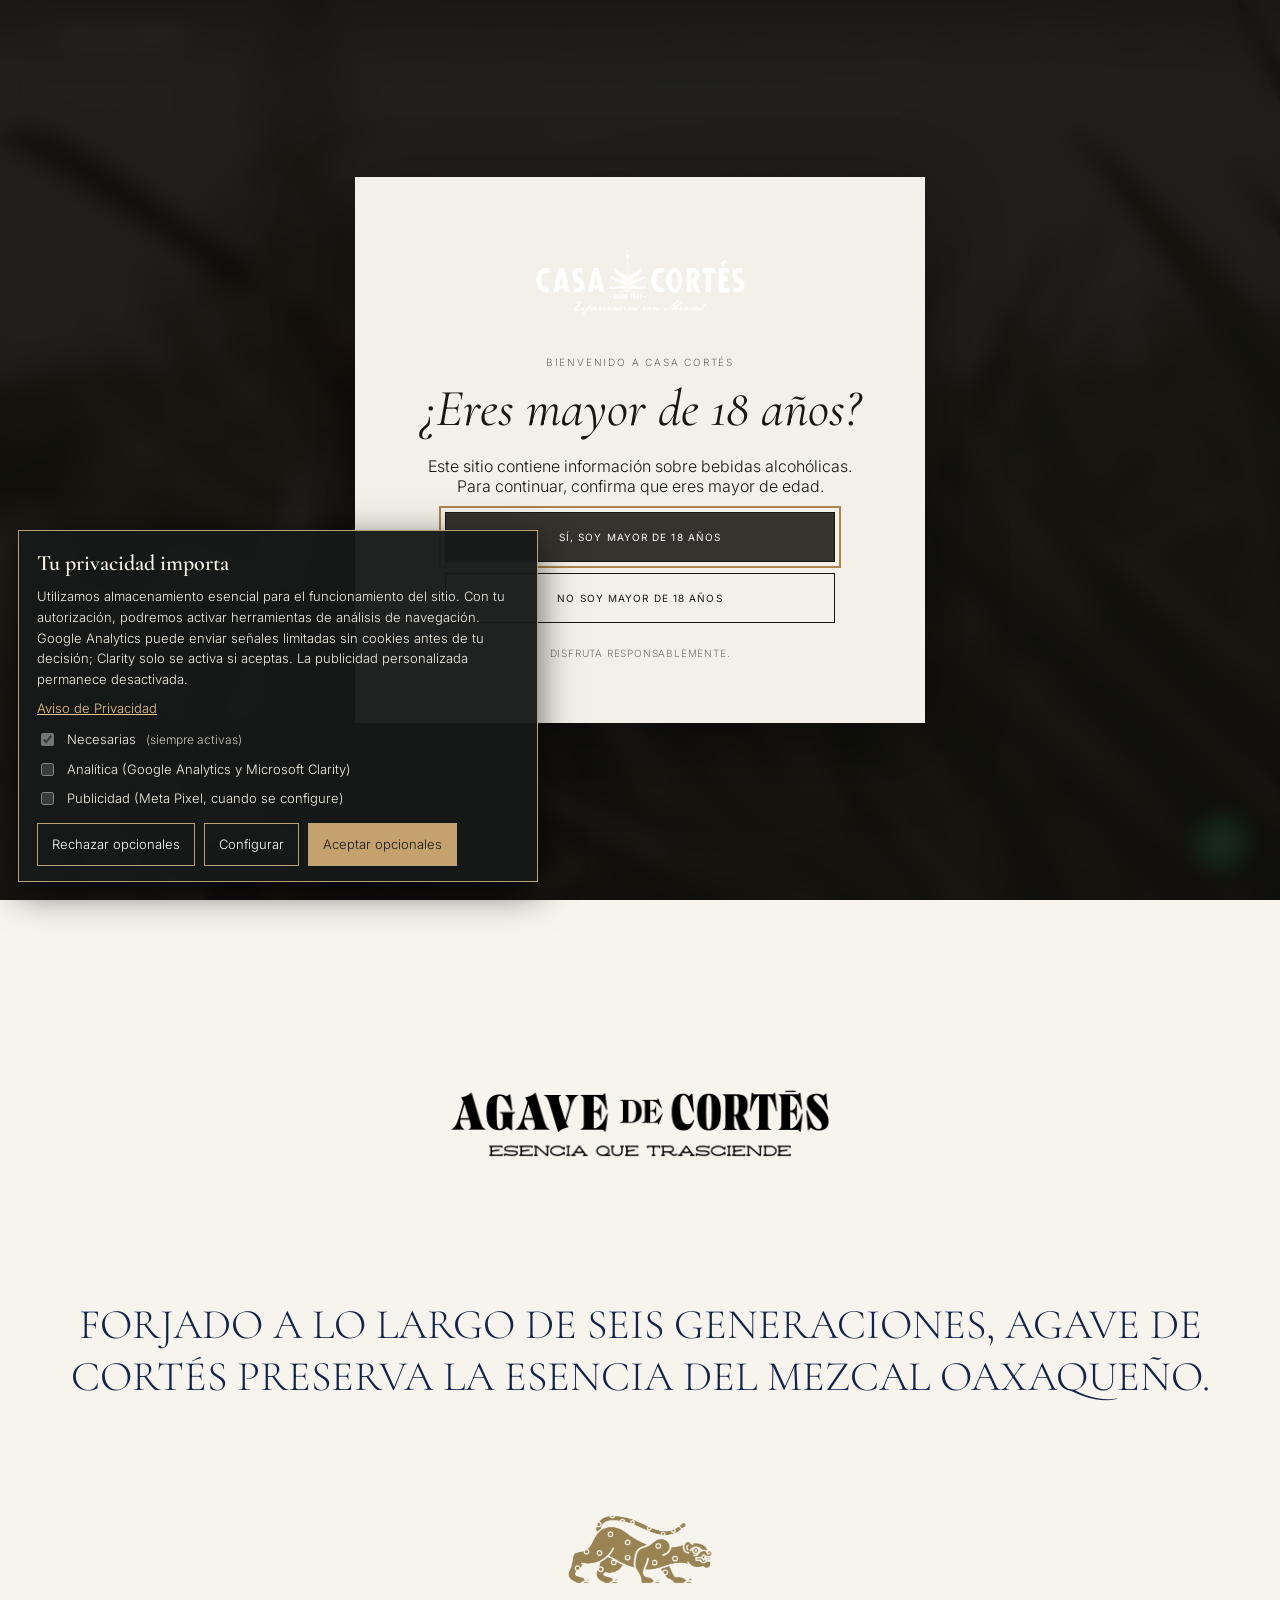
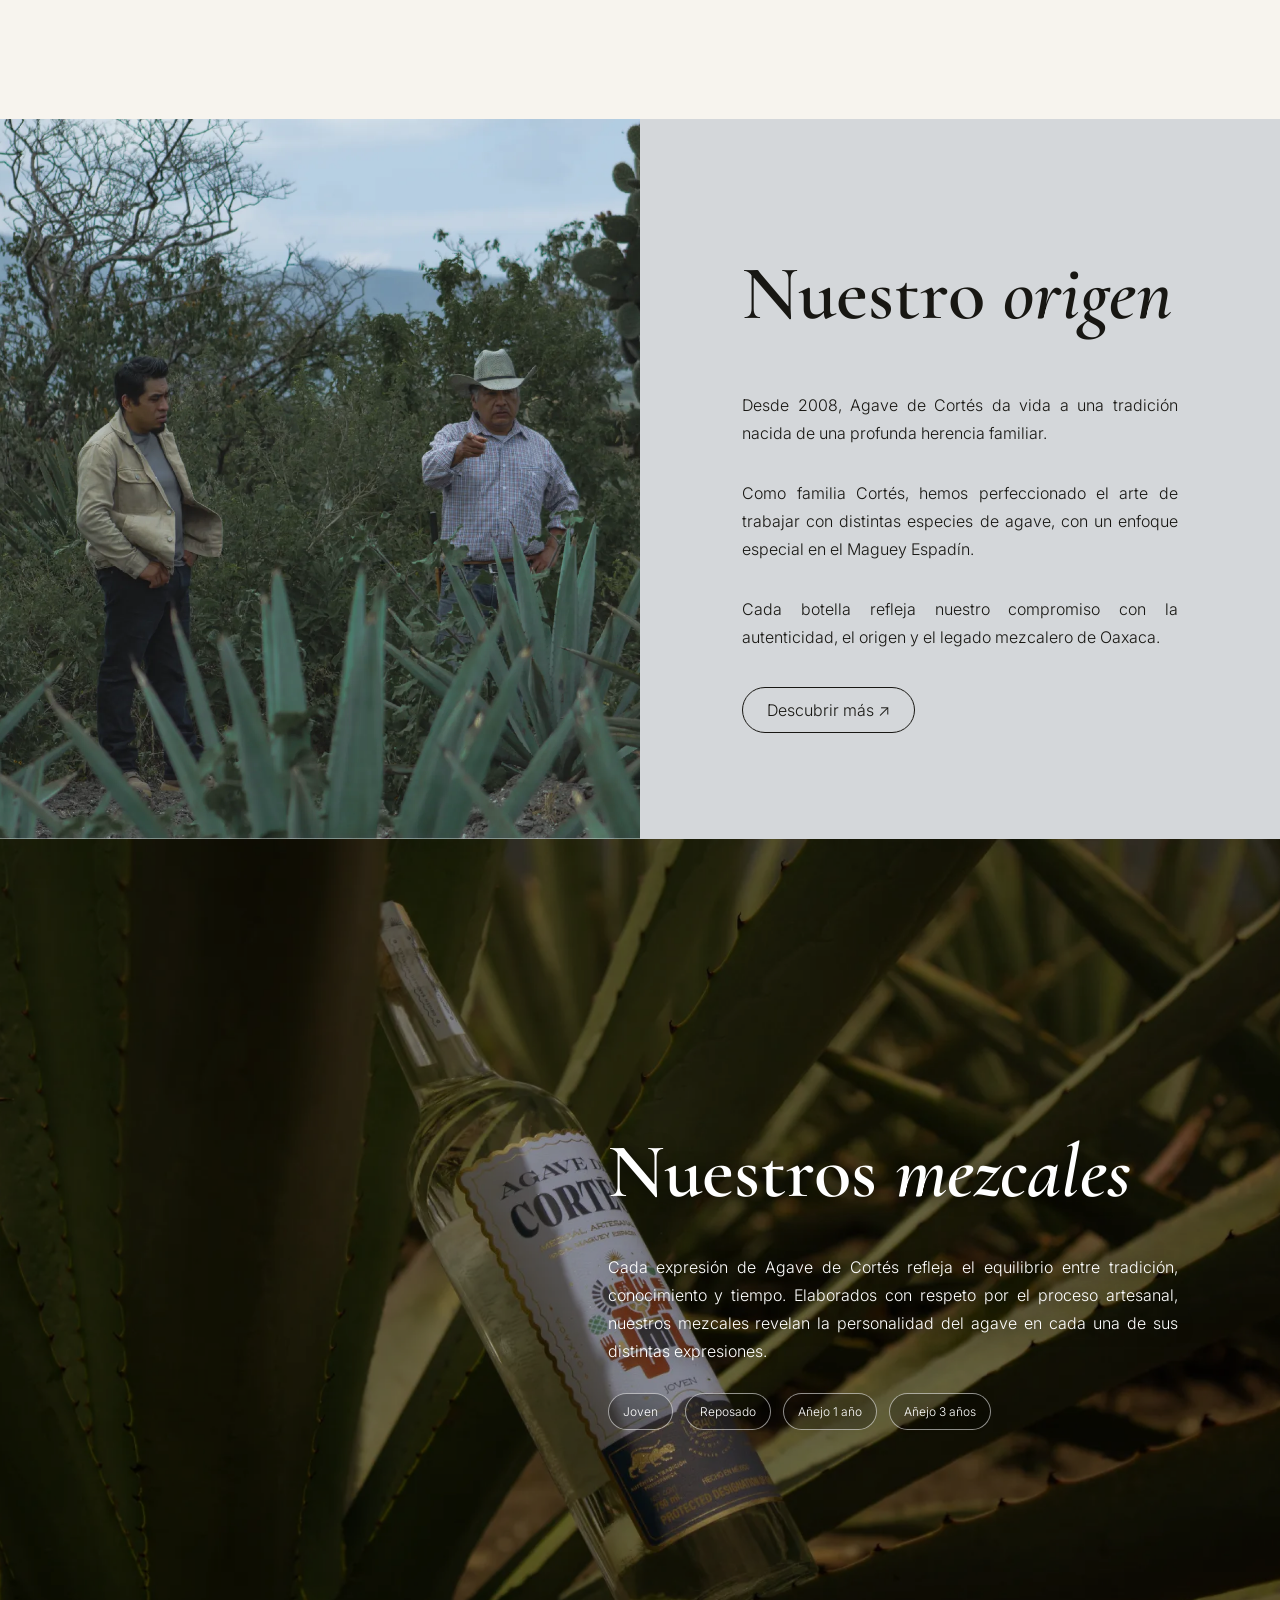
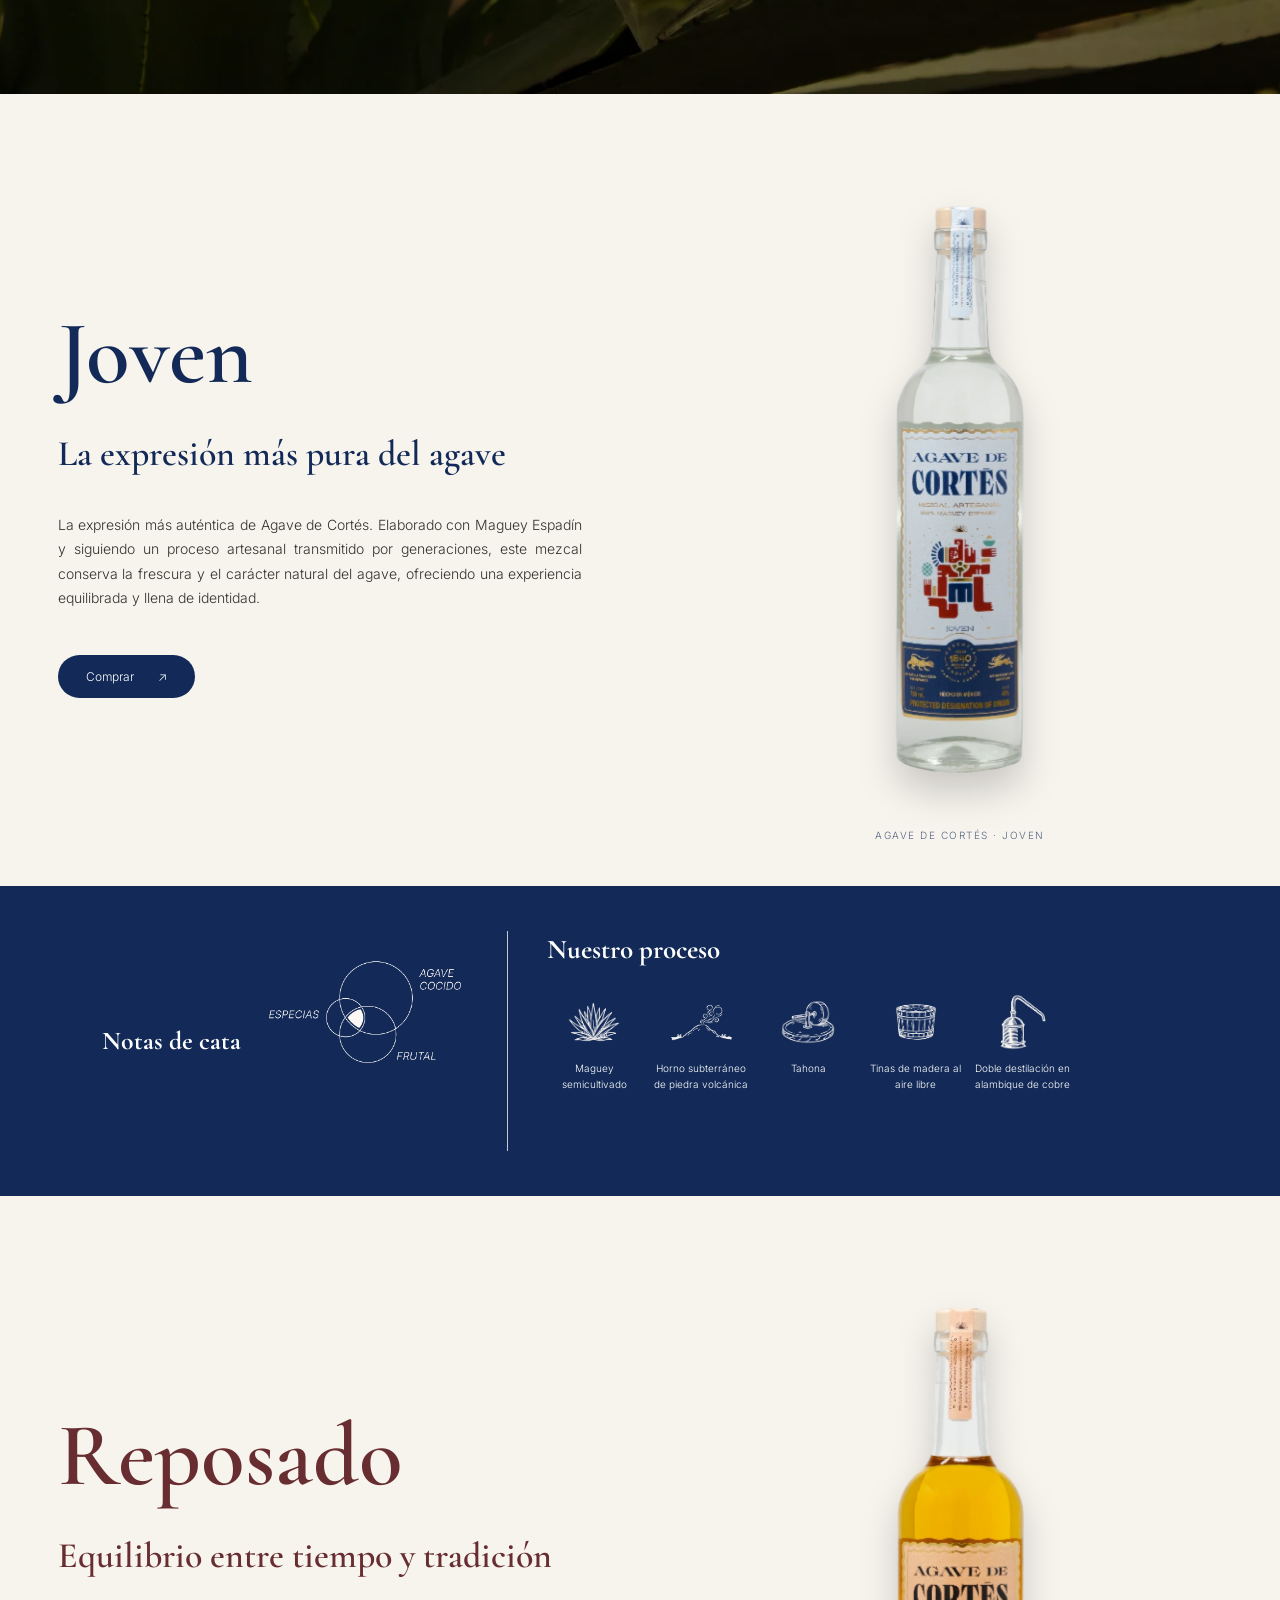
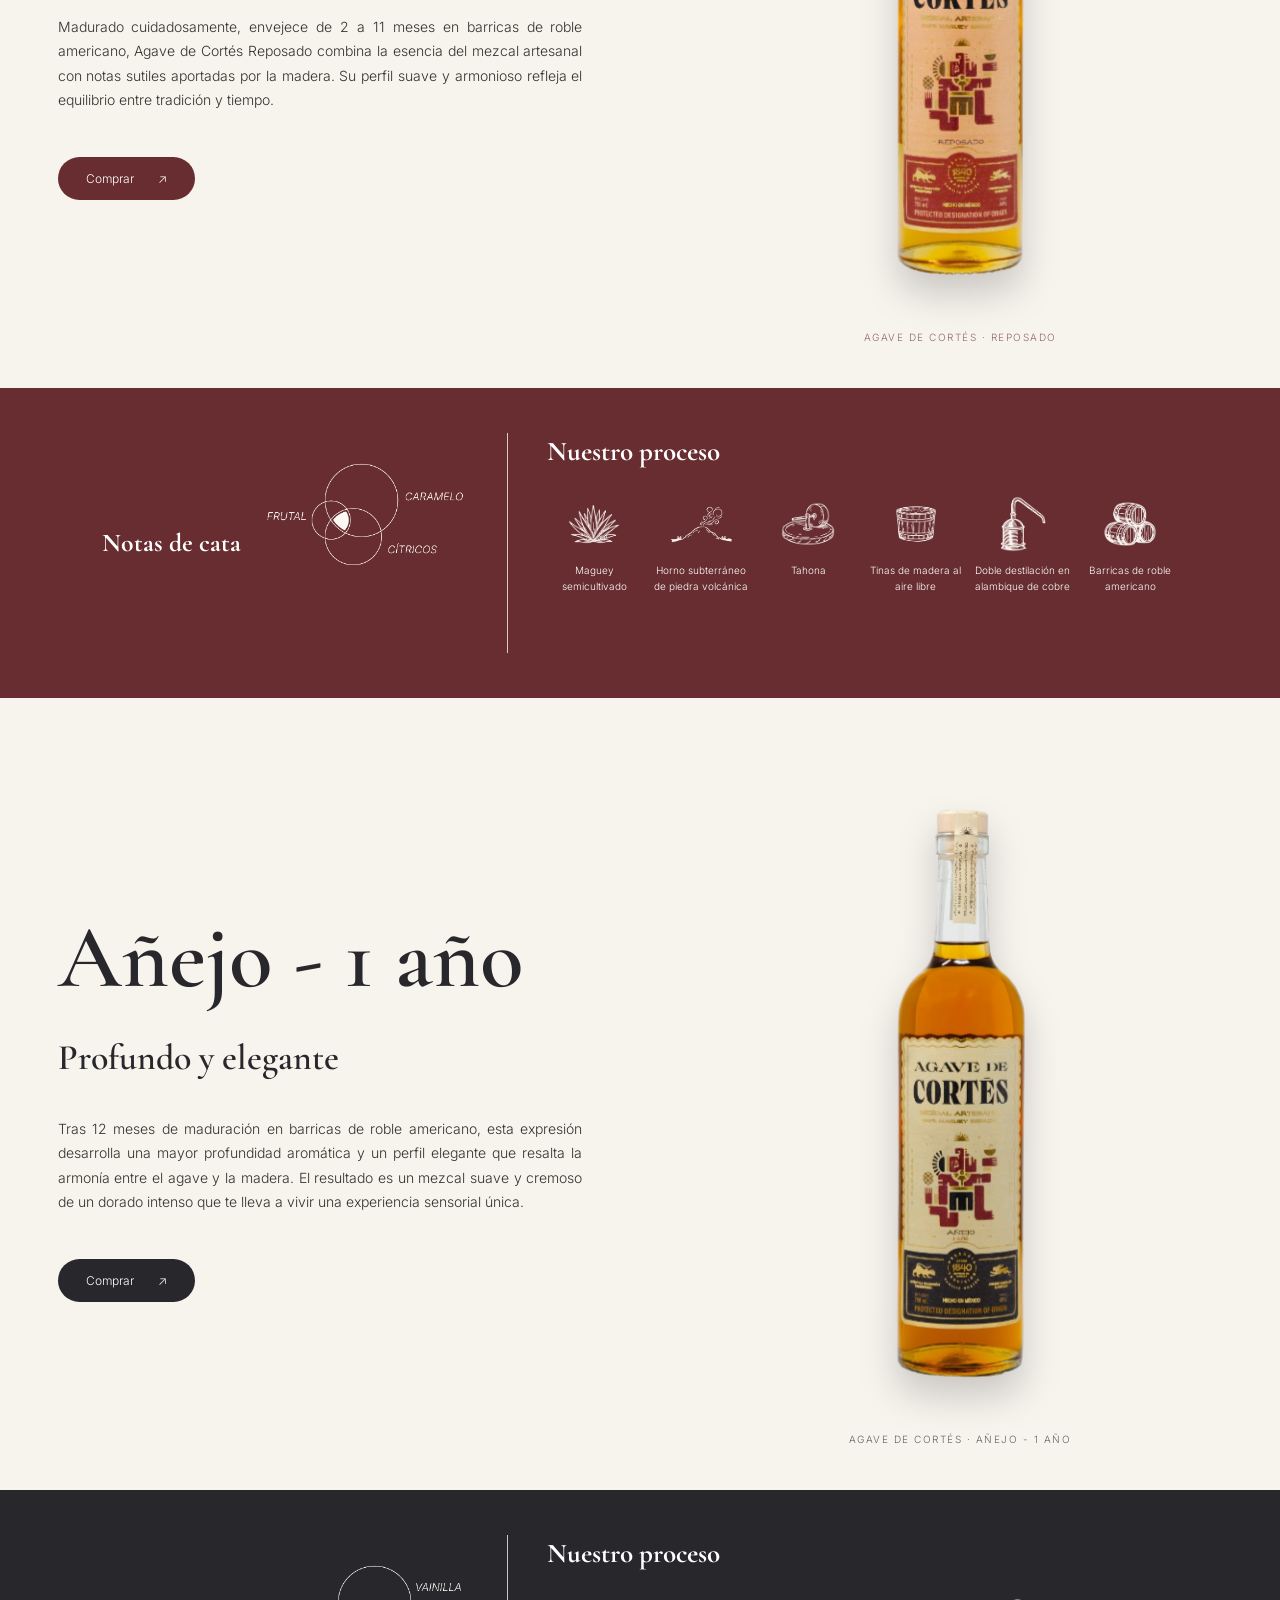
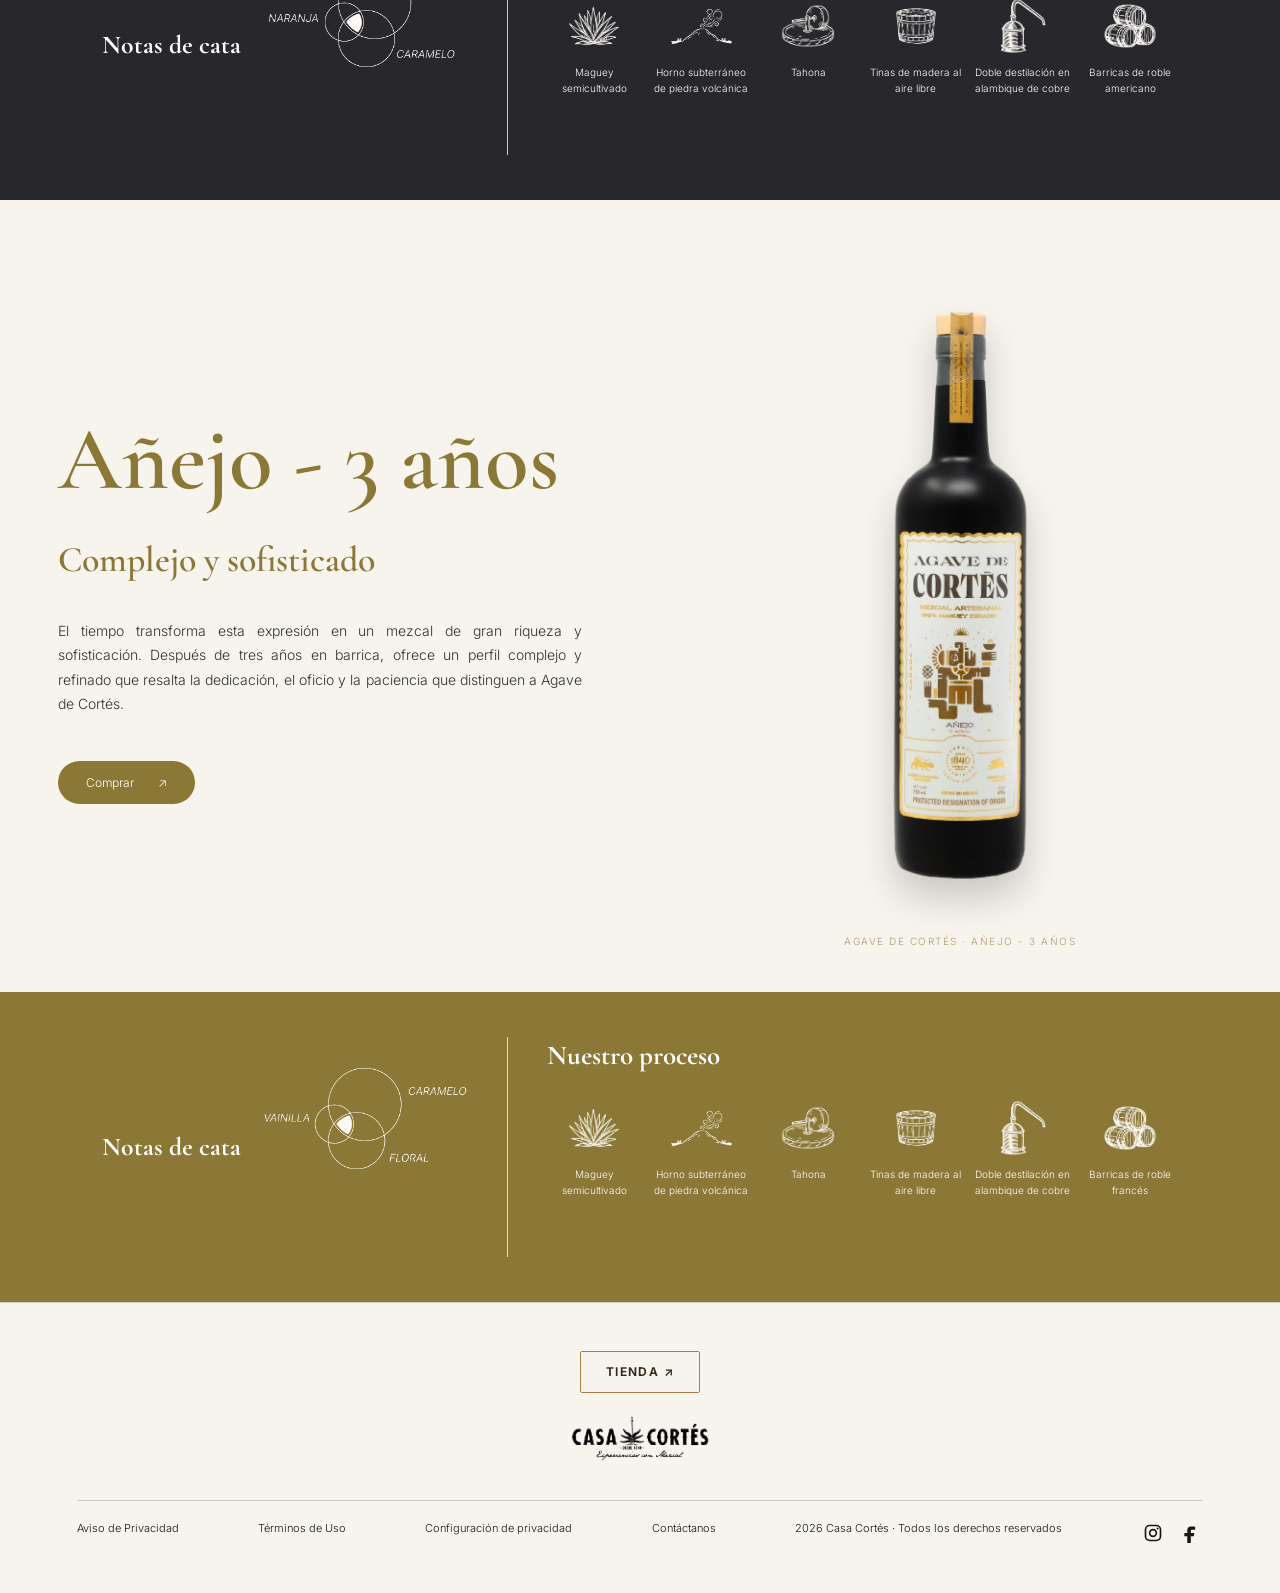
==== commit 0460efe8: "actualización de avisos de privacidad" ====
--- a/agave-de-cortes.html
+++ b/agave-de-cortes.html
@@ -1,12 +1,12 @@
 <!DOCTYPE html>
 
 <html lang="es"><head><script>/* Verificación temprana para evitar parpadeos entre páginas. */(function(){try{if(localStorage.getItem('casaCortesAgeVerified')==='yes'){document.documentElement.classList.add('age-verified');}}catch(e){}})();</script><style>html.age-verified #ageGate{display:none!important}html.age-verified body.age-locked{overflow:auto!important}</style><meta charset="utf-8"/><meta content="width=device-width,initial-scale=1" name="viewport"/><title>Agave de Cortés — Casa Cortés</title><meta name="description" content="Conoce Agave de Cortés, sus expresiones de mezcal y la tradición de elaboración que forma parte de Casa Cortés en Oaxaca."/><link rel="canonical" href="https://casacortes.mx/agave-de-cortes.html"/><meta property="og:type" content="website"/><meta property="og:locale" content="es_MX"/><meta property="og:site_name" content="Casa Cortés"/><meta property="og:title" content="Agave de Cortés — Casa Cortés"/><meta property="og:description" content="Conoce Agave de Cortés, sus expresiones de mezcal y la tradición de elaboración que forma parte de Casa Cortés en Oaxaca."/><meta property="og:url" content="https://casacortes.mx/agave-de-cortes.html"/><meta name="twitter:card" content="summary"/><link href="assets/favicon/favicon.ico" rel="icon"/><link href="https://fonts.googleapis.com" rel="preconnect"/><link crossorigin="" href="https://fonts.gstatic.com" rel="preconnect"/><link href="https://fonts.googleapis.com/css2?family=Cormorant+Garamond:ital,wght@0,600;1,600&amp;family=Inter:ital,wght@0,300;1,300&amp;display=swap" rel="stylesheet"/><link href="css/styles.css" rel="stylesheet"/><link href="css/agave.css" rel="stylesheet"/><script defer="" src="js/main.js"></script><script defer="" src="js/agave.js"></script><link href="css/motion.css" rel="stylesheet"/><script defer="" src="js/motion.js"></script><style>
-:root{color-scheme:dark} .cc-consent{position:fixed;bottom:18px;left:18px;right:18px;z-index:99999;max-width:650px;background:#171a19f5;border:1px solid #b9a179;color:#f5f0e7;padding:20px 22px;box-shadow:0 10px 35px #0009;font-family:Inter,Arial,sans-serif;font-size:13px;line-height:1.6}.cc-consent[hidden]{display:none!important}.cc-consent h2{font-family:'Cormorant Garamond',Georgia,serif;font-size:25px;margin:0 0 6px;color:#f6f0e6}.cc-consent p{margin:0 0 12px}.cc-consent a{color:#e8c58a}.cc-consent-actions{display:flex;flex-wrap:wrap;gap:9px}.cc-consent button{cursor:pointer;padding:9px 13px;background:transparent;border:1px solid #b9a179;color:#fff;font:inherit}.cc-consent button.cc-primary{background:#c4a16d;color:#171a19}.cc-consent-options{display:grid;gap:9px;margin:10px 0 14px}.cc-consent label{display:flex;align-items:center;gap:10px}.cc-consent input{accent-color:#c4a16d}.cc-consent .cc-muted{color:#c9c5be;font-size:12px}.cc-consent:focus-within{outline:1px solid #c4a16d}
-@media(max-width:600px){.cc-consent{left:10px;right:10px;bottom:10px;padding:15px}.cc-consent h2{font-size:23px}}
+:root{color-scheme:dark} .cc-consent{position:fixed;bottom:18px;left:18px;right:18px;z-index:9999;max-width:520px;background:#171a19f5;border:1px solid #b9a179;color:#f5f0e7;padding:15px 18px;box-shadow:0 10px 35px #0009;font-family:Inter,Arial,sans-serif;font-size:13px;line-height:1.6}.cc-consent[hidden]{display:none!important}.cc-consent h2{font-family:'Cormorant Garamond',Georgia,serif;font-size:22px;margin:0 0 5px;color:#f6f0e6}.cc-consent p{margin:0 0 8px}.cc-consent a{color:#e8c58a}.cc-consent-actions{display:flex;flex-wrap:wrap;gap:9px}.cc-consent button{cursor:pointer;padding:10px 14px;background:transparent;border:1px solid #b9a179;color:#fff;font:inherit}.cc-consent button.cc-primary{background:#c4a16d;color:#171a19}.cc-consent-options{display:grid;gap:9px;margin:10px 0 14px}.cc-consent label{display:flex;align-items:center;gap:10px}.cc-consent input{accent-color:#c4a16d}.cc-consent .cc-muted{color:#c9c5be;font-size:12px}.cc-consent:focus-within{outline:1px solid #c4a16d}
+@media(max-width:600px){.cc-consent{left:10px;right:10px;bottom:10px;padding:12px 14px;max-height:45dvh;overflow-y:auto}.cc-consent h2{font-size:23px}}
 </style><style>.cc-seo-visually-hidden{position:absolute!important;width:1px!important;height:1px!important;padding:0!important;margin:-1px!important;overflow:hidden!important;clip:rect(0,0,0,0)!important;white-space:nowrap!important;border:0!important}</style></head>
 <body class="age-locked agave-body"><h1 class="cc-seo-visually-hidden">Agave de Cortés</h1><div aria-labelledby="ageTitle" aria-modal="true" class="age-gate" id="ageGate" role="dialog"><div class="age-gate__backdrop"></div><div class="age-gate__panel"><img alt="Casa Cortés" class="age-gate__logo" src="assets/logos/casa-cortes.png"/><p class="age-gate__eyebrow">Bienvenido a Casa Cortés</p><h2 id="ageTitle">¿Eres mayor de 18 años?</h2><p>Este sitio contiene información sobre bebidas alcohólicas. Para continuar, confirma que eres mayor de edad.</p><div class="age-gate__actions"><button class="age-gate__yes" id="ageYes" type="button">Sí, soy mayor de 18 años</button><button class="age-gate__no" id="ageNo" type="button">No soy mayor de 18 años</button></div><p class="age-gate__responsible">Disfruta responsablemente.</p></div></div>
 <header class="site-header" id="header"><a class="brand" href="index.html"><img alt="Casa Cortés" src="assets/logos/casa-cortes.png"/></a><button aria-controls="nav" aria-expanded="false" aria-label="Abrir menú" class="menu-toggle"><span></span><span></span><span></span></button><nav aria-label="Principal" id="nav"><a href="nosotros.html">Nosotros</a><a class="active" href="agave-de-cortes.html">Agave de Cortés</a><a href="el-jolgorio.html">El Jolgorio</a><a href="nuestra-soledad.html">Nuestra Soledad</a><a href="valles.html">Valles</a><a class="nav-shop-link" href="https://casacortes.mx/ecommerce/" target="_blank" rel="noopener noreferrer" aria-label="Visitar tienda Casa Cortés (abre en una nueva pestaña)">TIENDA <span aria-hidden="true">↗</span></a></nav></header>
 <main class="agave-page"><section class="ag-hero"><img alt="Cosecha de maguey en Oaxaca" src="assets/images/10.webp"/><div class="ag-hero-shade"></div><div class="ag-hero-content"><img alt="Agave de Cortés — Esencia que trasciende" src="assets/logos/agave-logo-horizontal.png"/></div><a aria-label="Continuar" class="ag-scroll" href="#ag-intro">↓</a></section><section class="ag-intro" id="ag-intro"><img alt="Agave de Cortés — Esencia que trasciende" class="ag-intro-logo" src="assets/logos/agave-logo-horizontal.png"/><p>FORJADO A LO LARGO DE SEIS GENERACIONES, AGAVE DE CORTÉS PRESERVA LA ESENCIA DEL MEZCAL OAXAQUEÑO.</p><img alt="Jaguar, símbolo gráfico de Agave de Cortés" class="ag-ornament-img" loading="lazy" src="assets/images/agave-jaguar.png"/></section><section class="ag-origin"><div class="ag-origin-photo"><img alt="Familia Cortés en el campo de agave" loading="lazy" src="assets/images/agave-origen-oficial.webp"/></div><div class="ag-origin-copy"><h2>Nuestro <em>origen</em></h2><p>Desde 2008, Agave de Cortés da vida a una tradición nacida de una profunda herencia familiar.</p><p>Como familia Cortés, hemos perfeccionado el arte de trabajar con distintas especies de agave, con un enfoque especial en el Maguey Espadín.</p><p>Cada botella refleja nuestro compromiso con la autenticidad, el origen y el legado mezcalero de Oaxaca.</p><a href="nosotros.html">Descubrir más ↗</a></div></section><section class="ag-collection"><img alt="Botella Agave de Cortés entre magueyes" loading="lazy" src="assets/images/agave-coleccion-oficial.webp"/><div><h2>Nuestros <em>mezcales</em></h2><p>Cada expresión de Agave de Cortés refleja el equilibrio entre tradición, conocimiento y tiempo. Elaborados con respeto por el proceso artesanal, nuestros mezcales revelan la personalidad del agave en cada una de sus distintas expresiones.</p><nav aria-label="Explorar expresiones"><a href="#joven">Joven</a><a href="#reposado">Reposado</a><a href="#anejo-1">Añejo 1 año</a><a href="#anejo-3">Añejo 3 años</a></nav></div></section><section class="ag-product ag-navy" id="joven"><div class="ag-product-copy"><h2>Joven</h2><h3>La expresión más pura del agave</h3><p>La expresión más auténtica de Agave de Cortés. Elaborado con Maguey Espadín y siguiendo un proceso artesanal transmitido por generaciones, este mezcal conserva la frescura y el carácter natural del agave, ofreciendo una experiencia equilibrada y llena de identidad.</p><a aria-label="Comprar Joven" class="ag-buy" href="https://casacortes.mx/ecommerce/producto/321" rel="noopener noreferrer" target="_blank">Comprar <span>↗</span></a></div><div class="ag-product-art"><img alt="Botella oficial Agave de Cortés Joven, tomada del PDF" loading="lazy" src="assets/images/agave-joven-oficial.webp"/><span>Agave de Cortés · Joven</span></div><div class="ag-product-details"><div class="ag-tasting"><h4>Notas de cata</h4><div class="ag-notes"><img alt="Diagrama oficial de notas de cata de Agave de Cortés joven" class="ag-cata-official" loading="lazy" src="assets/images/notas-cata/joven.png"/></div></div><div class="ag-process"><h4>Nuestro proceso</h4><ol><li><img alt="" loading="lazy" src="assets/images/proceso-maguey.png"/><span>Maguey semicultivado</span></li><li><img alt="" loading="lazy" src="assets/images/proceso-horno.png"/><span>Horno subterráneo de piedra volcánica</span></li><li><img alt="" loading="lazy" src="assets/images/proceso-tahona.png"/><span>Tahona</span></li><li><img alt="" loading="lazy" src="assets/images/proceso-tina.png"/><span>Tinas de madera al aire libre</span></li><li><img alt="" loading="lazy" src="assets/images/proceso-alambique.png"/><span>Doble destilación en alambique de cobre</span></li></ol></div></div></section><section class="ag-product ag-wine" id="reposado"><div class="ag-product-copy"><h2>Reposado</h2><h3>Equilibrio entre tiempo y tradición</h3><p>Madurado cuidadosamente, envejece de 2 a 11 meses en barricas de roble americano, Agave de Cortés Reposado combina la esencia del mezcal artesanal con notas sutiles aportadas por la madera. Su perfil suave y armonioso refleja el equilibrio entre tradición y tiempo.</p><a aria-label="Comprar Reposado" class="ag-buy" href="https://casacortes.mx/ecommerce/producto/8" rel="noopener noreferrer" target="_blank">Comprar <span>↗</span></a></div><div class="ag-product-art"><img alt="Botella oficial Agave de Cortés Reposado, tomada del PDF" loading="lazy" src="assets/images/agave-reposado-oficial.webp"/><span>Agave de Cortés · Reposado</span></div><div class="ag-product-details"><div class="ag-tasting"><h4>Notas de cata</h4><div class="ag-notes"><img alt="Diagrama oficial de notas de cata de Agave de Cortés reposado" class="ag-cata-official" loading="lazy" src="assets/images/notas-cata/reposado.png"/></div></div><div class="ag-process"><h4>Nuestro proceso</h4><ol><li><img alt="" loading="lazy" src="assets/images/proceso-maguey.png"/><span>Maguey semicultivado</span></li><li><img alt="" loading="lazy" src="assets/images/proceso-horno.png"/><span>Horno subterráneo de piedra volcánica</span></li><li><img alt="" loading="lazy" src="assets/images/proceso-tahona.png"/><span>Tahona</span></li><li><img alt="" loading="lazy" src="assets/images/proceso-tina.png"/><span>Tinas de madera al aire libre</span></li><li><img alt="" loading="lazy" src="assets/images/proceso-alambique.png"/><span>Doble destilación en alambique de cobre</span></li><li><img alt="" loading="lazy" src="assets/images/proceso-barricas.png"/><span>Barricas de roble americano</span></li></ol></div></div></section><section class="ag-product ag-charcoal" id="anejo-1"><div class="ag-product-copy"><h2>Añejo - 1 año</h2><h3>Profundo y elegante</h3><p>Tras 12 meses de maduración en barricas de roble americano, esta expresión desarrolla una mayor profundidad aromática y un perfil elegante que resalta la armonía entre el agave y la madera. El resultado es un mezcal suave y cremoso de un dorado intenso que te lleva a vivir una experiencia sensorial única.</p><a aria-label="Comprar Añejo - 1 año" class="ag-buy" href="https://casacortes.mx/ecommerce/producto/4" rel="noopener noreferrer" target="_blank">Comprar <span>↗</span></a></div><div class="ag-product-art"><img alt="Botella oficial Agave de Cortés Añejo - 1 año, tomada del PDF" loading="lazy" src="assets/images/agave-anejo-1-oficial.webp"/><span>Agave de Cortés · Añejo - 1 año</span></div><div class="ag-product-details"><div class="ag-tasting"><h4>Notas de cata</h4><div class="ag-notes"><img alt="Diagrama oficial de notas de cata de Agave de Cortés anejo-1" class="ag-cata-official" loading="lazy" src="assets/images/notas-cata/anejo-1.png"/></div></div><div class="ag-process"><h4>Nuestro proceso</h4><ol><li><img alt="" loading="lazy" src="assets/images/proceso-maguey.png"/><span>Maguey semicultivado</span></li><li><img alt="" loading="lazy" src="assets/images/proceso-horno.png"/><span>Horno subterráneo de piedra volcánica</span></li><li><img alt="" loading="lazy" src="assets/images/proceso-tahona.png"/><span>Tahona</span></li><li><img alt="" loading="lazy" src="assets/images/proceso-tina.png"/><span>Tinas de madera al aire libre</span></li><li><img alt="" loading="lazy" src="assets/images/proceso-alambique.png"/><span>Doble destilación en alambique de cobre</span></li><li><img alt="" loading="lazy" src="assets/images/proceso-barricas.png"/><span>Barricas de roble americano</span></li></ol></div></div></section><section class="ag-product ag-gold" id="anejo-3"><div class="ag-product-copy"><h2>Añejo - 3 años</h2><h3>Complejo y sofisticado</h3><p>El tiempo transforma esta expresión en un mezcal de gran riqueza y sofisticación. Después de tres años en barrica, ofrece un perfil complejo y refinado que resalta la dedicación, el oficio y la paciencia que distinguen a Agave de Cortés.</p><a aria-label="Comprar Añejo - 3 años" class="ag-buy" href="https://casacortes.mx/ecommerce/producto/10" rel="noopener noreferrer" target="_blank">Comprar <span>↗</span></a></div><div class="ag-product-art"><img alt="Botella oficial Agave de Cortés Añejo - 3 años, tomada del PDF" loading="lazy" src="assets/images/agave-anejo-3-oficial.webp"/><span>Agave de Cortés · Añejo - 3 años</span></div><div class="ag-product-details"><div class="ag-tasting"><h4>Notas de cata</h4><div class="ag-notes"><img alt="Diagrama oficial de notas de cata de Agave de Cortés anejo-3" class="ag-cata-official" loading="lazy" src="assets/images/notas-cata/anejo-3.png"/></div></div><div class="ag-process"><h4>Nuestro proceso</h4><ol><li><img alt="" loading="lazy" src="assets/images/proceso-maguey.png"/><span>Maguey semicultivado</span></li><li><img alt="" loading="lazy" src="assets/images/proceso-horno.png"/><span>Horno subterráneo de piedra volcánica</span></li><li><img alt="" loading="lazy" src="assets/images/proceso-tahona.png"/><span>Tahona</span></li><li><img alt="" loading="lazy" src="assets/images/proceso-tina.png"/><span>Tinas de madera al aire libre</span></li><li><img alt="" loading="lazy" src="assets/images/proceso-alambique.png"/><span>Doble destilación en alambique de cobre</span></li><li><img alt="" loading="lazy" src="assets/images/proceso-barricas.png"/><span>Barricas de roble francés</span></li></ol></div></div></section></main><a aria-label="Atención a clientes por WhatsApp" class="whatsapp-float" href="https://wa.me/5219511170569" rel="noopener noreferrer" target="_blank"><svg aria-hidden="true" viewbox="0 0 24 24"><path d="M20.52 3.48A11.8 11.8 0 0 0 12.08 0C5.5 0 .15 5.35.15 11.93c0 2.1.55 4.16 1.6 5.97L.05 24l6.25-1.64a11.9 11.9 0 0 0 5.77 1.47h.01c6.58 0 11.93-5.35 11.93-11.93 0-3.19-1.24-6.18-3.49-8.42ZM12.08 21.8h-.01a9.88 9.88 0 0 1-5.04-1.38l-.36-.21-3.71.97.99-3.62-.23-.37a9.86 9.86 0 0 1-1.52-5.26c0-5.45 4.44-9.89 9.9-9.89a9.82 9.82 0 0 1 7 2.9 9.82 9.82 0 0 1 2.9 7c-.01 5.44-4.45 9.86-9.92 9.86Zm5.42-7.4c-.3-.15-1.76-.87-2.03-.97-.27-.1-.47-.15-.67.15-.2.3-.77.97-.94 1.17-.17.2-.35.22-.65.07-.3-.15-1.25-.46-2.38-1.47a8.9 8.9 0 0 1-1.65-2.05c-.17-.3-.02-.46.13-.6.13-.13.3-.35.45-.52.15-.17.2-.3.3-.5.1-.2.05-.37-.02-.52-.08-.15-.67-1.61-.92-2.21-.24-.58-.49-.5-.67-.51h-.57c-.2 0-.52.07-.79.37-.27.3-1.04 1.02-1.04 2.48s1.07 2.88 1.22 3.08c.15.2 2.1 3.2 5.08 4.49.71.31 1.26.49 1.7.63.71.23 1.36.19 1.87.12.57-.08 1.76-.72 2.01-1.41.25-.7.25-1.29.17-1.41-.07-.13-.27-.2-.57-.35Z" fill="currentColor"></path></svg></a>
 <footer><a class="footer-shop-link" href="https://casacortes.mx/ecommerce/" target="_blank" rel="noopener noreferrer">TIENDA ↗</a><img alt="Casa Cortés" src="assets/logos/casa-cortes.png"/><div><a href="aviso-de-privacidad.html">Aviso de Privacidad</a><a href="terminos-de-uso.html">Términos de Uso</a><a href="#" data-cc-privacy-open>Configuración de privacidad</a><a href="contacto.html">Contáctanos</a><span>2026 Casa Cortés · Todos los derechos reservados</span><span aria-label="Redes sociales de Agave de Cortés" class="social-links"><a aria-label="Instagram de Agave de Cortés" href="https://www.instagram.com/agavedecortes.oax" rel="noopener noreferrer" target="_blank"><svg aria-hidden="true" viewbox="0 0 24 24"><rect fill="none" height="18" rx="5" stroke="currentColor" stroke-width="2" width="18" x="3" y="3"></rect><circle cx="12" cy="12" fill="none" r="4" stroke="currentColor" stroke-width="2"></circle><circle cx="17.5" cy="6.5" fill="currentColor" r="1.2"></circle></svg></a><a aria-label="Facebook de Agave de Cortés" href="https://www.facebook.com/agavedecortes.oax" rel="noopener noreferrer" target="_blank"><svg aria-hidden="true" viewbox="0 0 24 24"><path d="M14 8h3V4.5c-.52-.07-2.3-.22-4.42-.22C8.4 4.28 7.5 6.8 7.5 9.05V12H4v4h3.5v8h4.3v-8h3.58l.57-4H11.8V9.45C11.8 8.3 12.12 8 14 8Z" fill="currentColor"></path></svg></a></span></div></footer>
-<aside id="cc-privacy-panel" class="cc-consent" role="dialog" aria-label="Preferencias de privacidad" aria-modal="false" hidden><h2>Tu privacidad importa</h2><p>Utilizamos almacenamiento esencial para el funcionamiento del sitio. Con tu autorización, podremos activar herramientas de análisis de navegación. La publicidad personalizada se mantiene desactivada por defecto.</p><p><a href="aviso-de-privacidad.html">Aviso de Privacidad</a></p><div class="cc-consent-options" id="cc-privacy-options" hidden><label><input type="checkbox" checked disabled> Necesarias <span class="cc-muted">(siempre activas)</span></label><label><input id="cc-analytics" type="checkbox"> Analítica (Google Analytics y Microsoft Clarity, cuando se configuren)</label><label><input id="cc-marketing" type="checkbox"> Publicidad (Meta Pixel, cuando se configure)</label></div><div class="cc-consent-actions"><button type="button" id="cc-reject">Rechazar opcionales</button><button type="button" id="cc-configure">Configurar</button><button type="button" id="cc-accept" class="cc-primary">Aceptar opcionales</button><button type="button" id="cc-save" class="cc-primary" hidden>Guardar preferencias</button></div></aside><script defer src="js/privacy-consent.js"></script><script defer src="js/proteccion-visual.js"></script>
+<aside id="cc-privacy-panel" class="cc-consent" role="dialog" aria-label="Preferencias de privacidad" aria-modal="false" hidden><h2>Tu privacidad importa</h2><p>Utilizamos almacenamiento esencial para el funcionamiento del sitio. Con tu autorización, podremos activar herramientas de análisis de navegación. Google Analytics puede enviar señales limitadas sin cookies antes de tu decisión; Clarity solo se activa si aceptas. La publicidad personalizada permanece desactivada.</p><p><a href="aviso-de-privacidad.html">Aviso de Privacidad</a></p><div class="cc-consent-options" id="cc-privacy-options" hidden><label><input type="checkbox" checked disabled> Necesarias <span class="cc-muted">(siempre activas)</span></label><label><input id="cc-analytics" type="checkbox"> Analítica (Google Analytics y Microsoft Clarity)</label><label><input id="cc-marketing" type="checkbox"> Publicidad (Meta Pixel, cuando se configure)</label></div><div class="cc-consent-actions"><button type="button" id="cc-reject">Rechazar opcionales</button><button type="button" id="cc-configure">Configurar</button><button type="button" id="cc-accept" class="cc-primary">Aceptar opcionales</button><button type="button" id="cc-save" class="cc-primary" hidden>Guardar preferencias</button></div></aside><script defer src="js/privacy-consent.js"></script><script defer src="js/analytics-consent.js"></script><script defer src="js/proteccion-visual.js"></script>
 </body></html>
--- a/css/styles.css
+++ b/css/styles.css
@@ -259,3 +259,19 @@
  .world-slider:has(.world-map-v6-panel){height:clamp(680px,165vw,850px)}
  .world-map-v6-frame{height:calc(100% - 25px)}
 }
+
+
+/* Fase 3: navegación visible por teclado y preferencias de movimiento. */
+:where(a,button,input,select,textarea,[role="button"],[tabindex]):focus-visible{
+  outline:2px solid #ad844b;
+  outline-offset:4px;
+}
+@media (prefers-reduced-motion: reduce){
+  html:focus-within{scroll-behavior:auto}
+  *,*::before,*::after{
+    scroll-behavior:auto!important;
+    animation-duration:.01ms!important;
+    animation-iteration-count:1!important;
+    transition-duration:.01ms!important;
+  }
+}
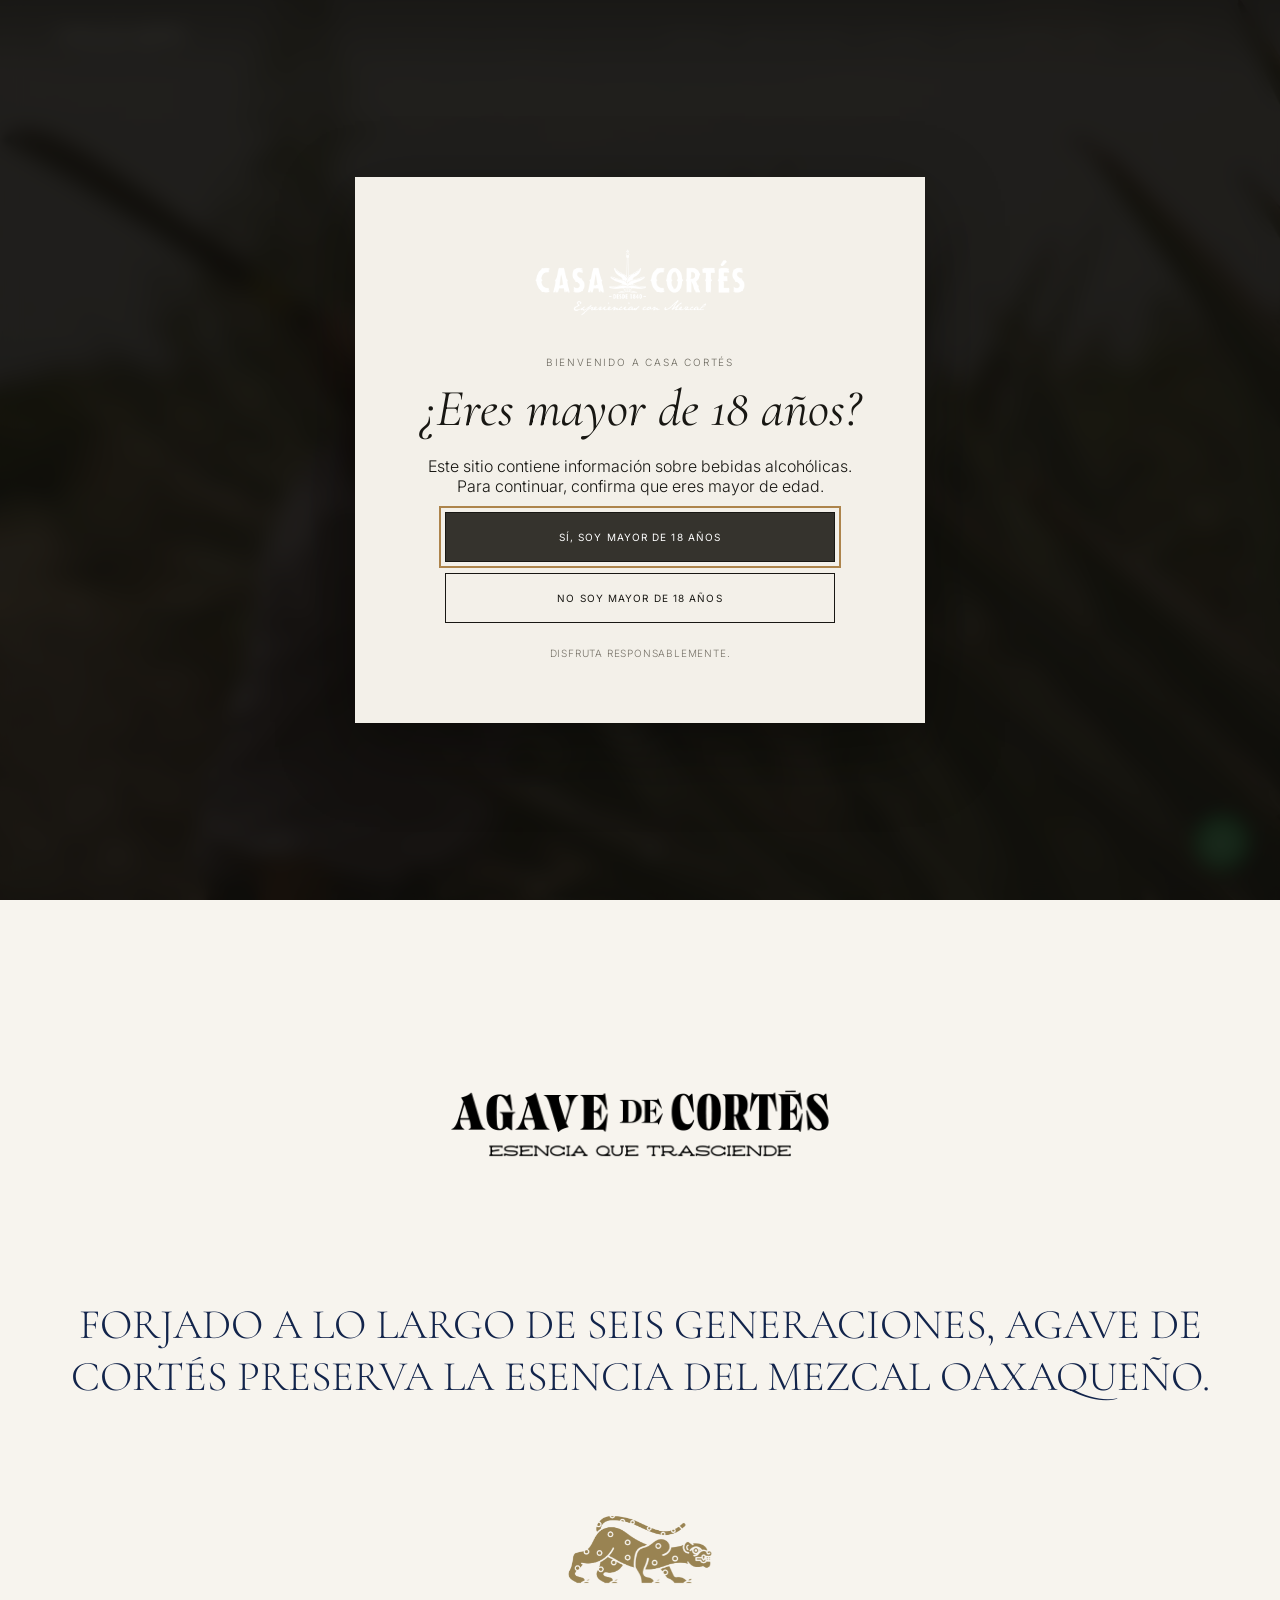
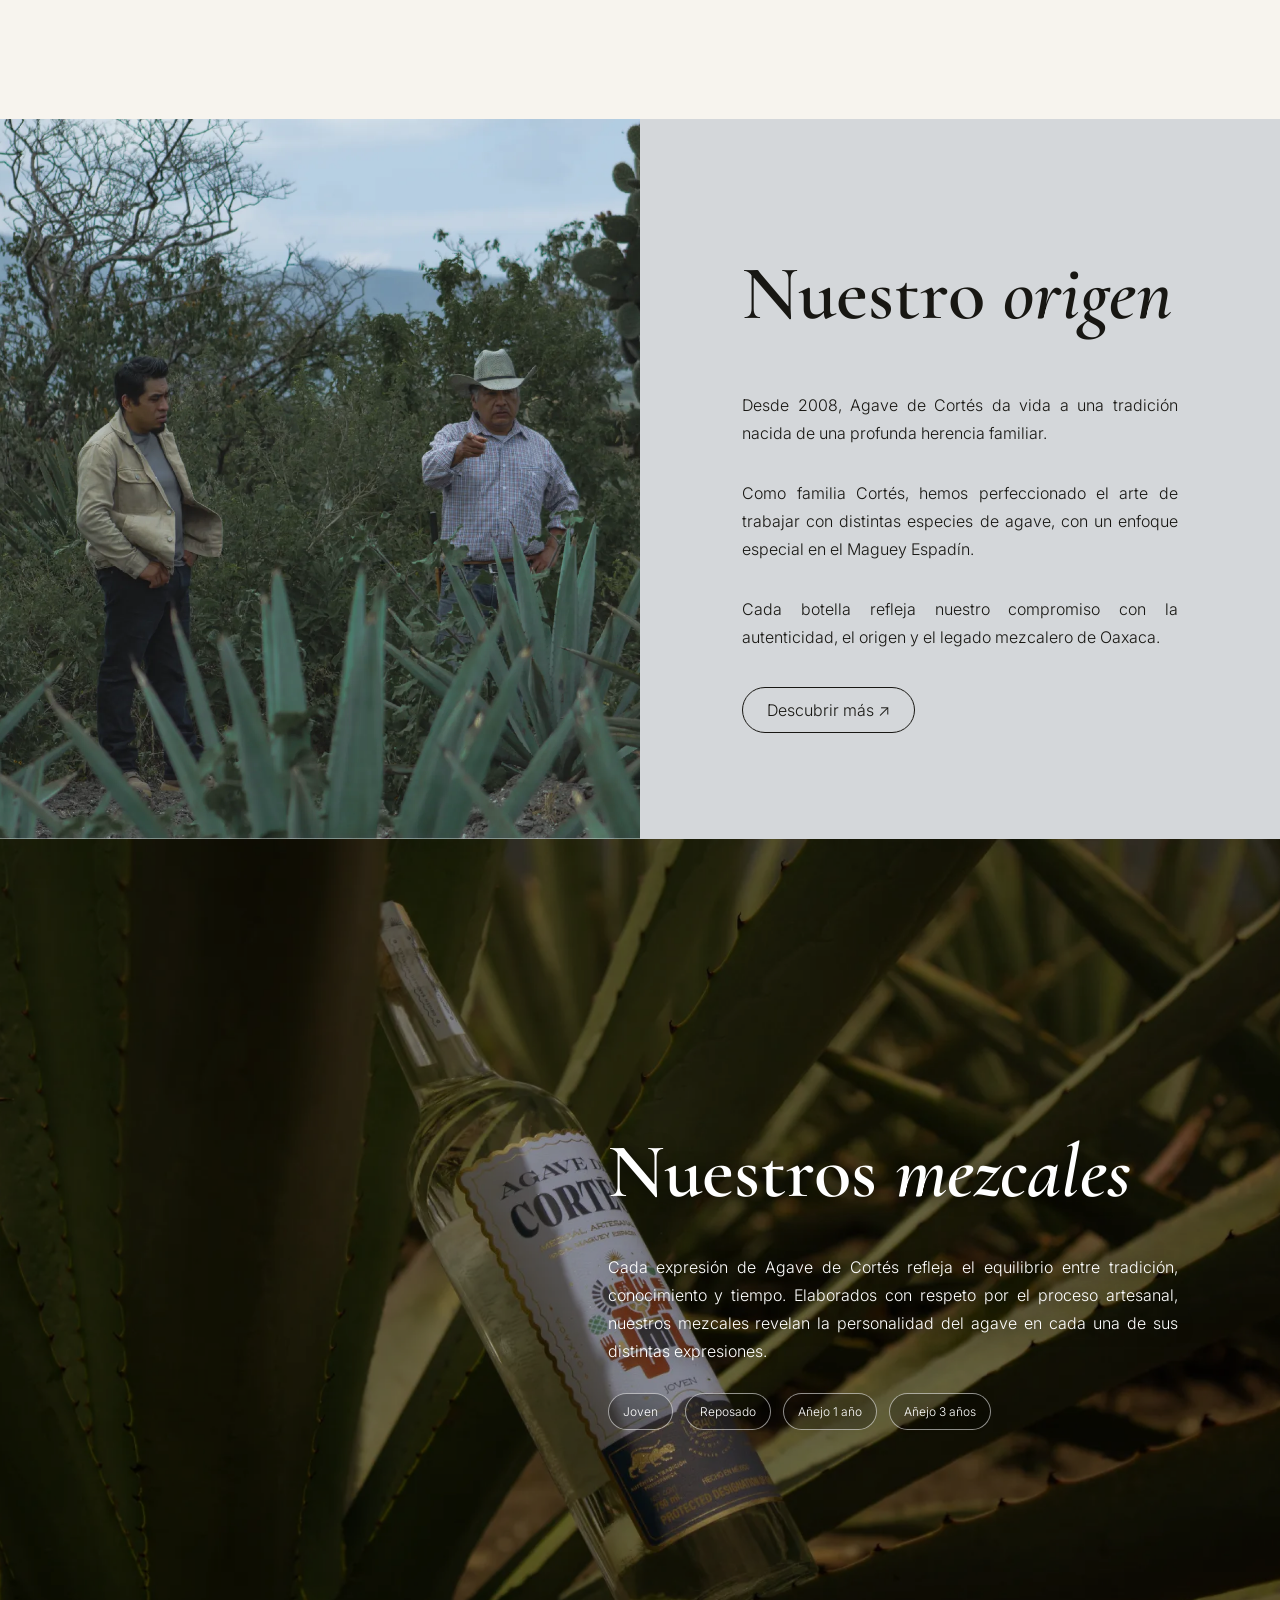
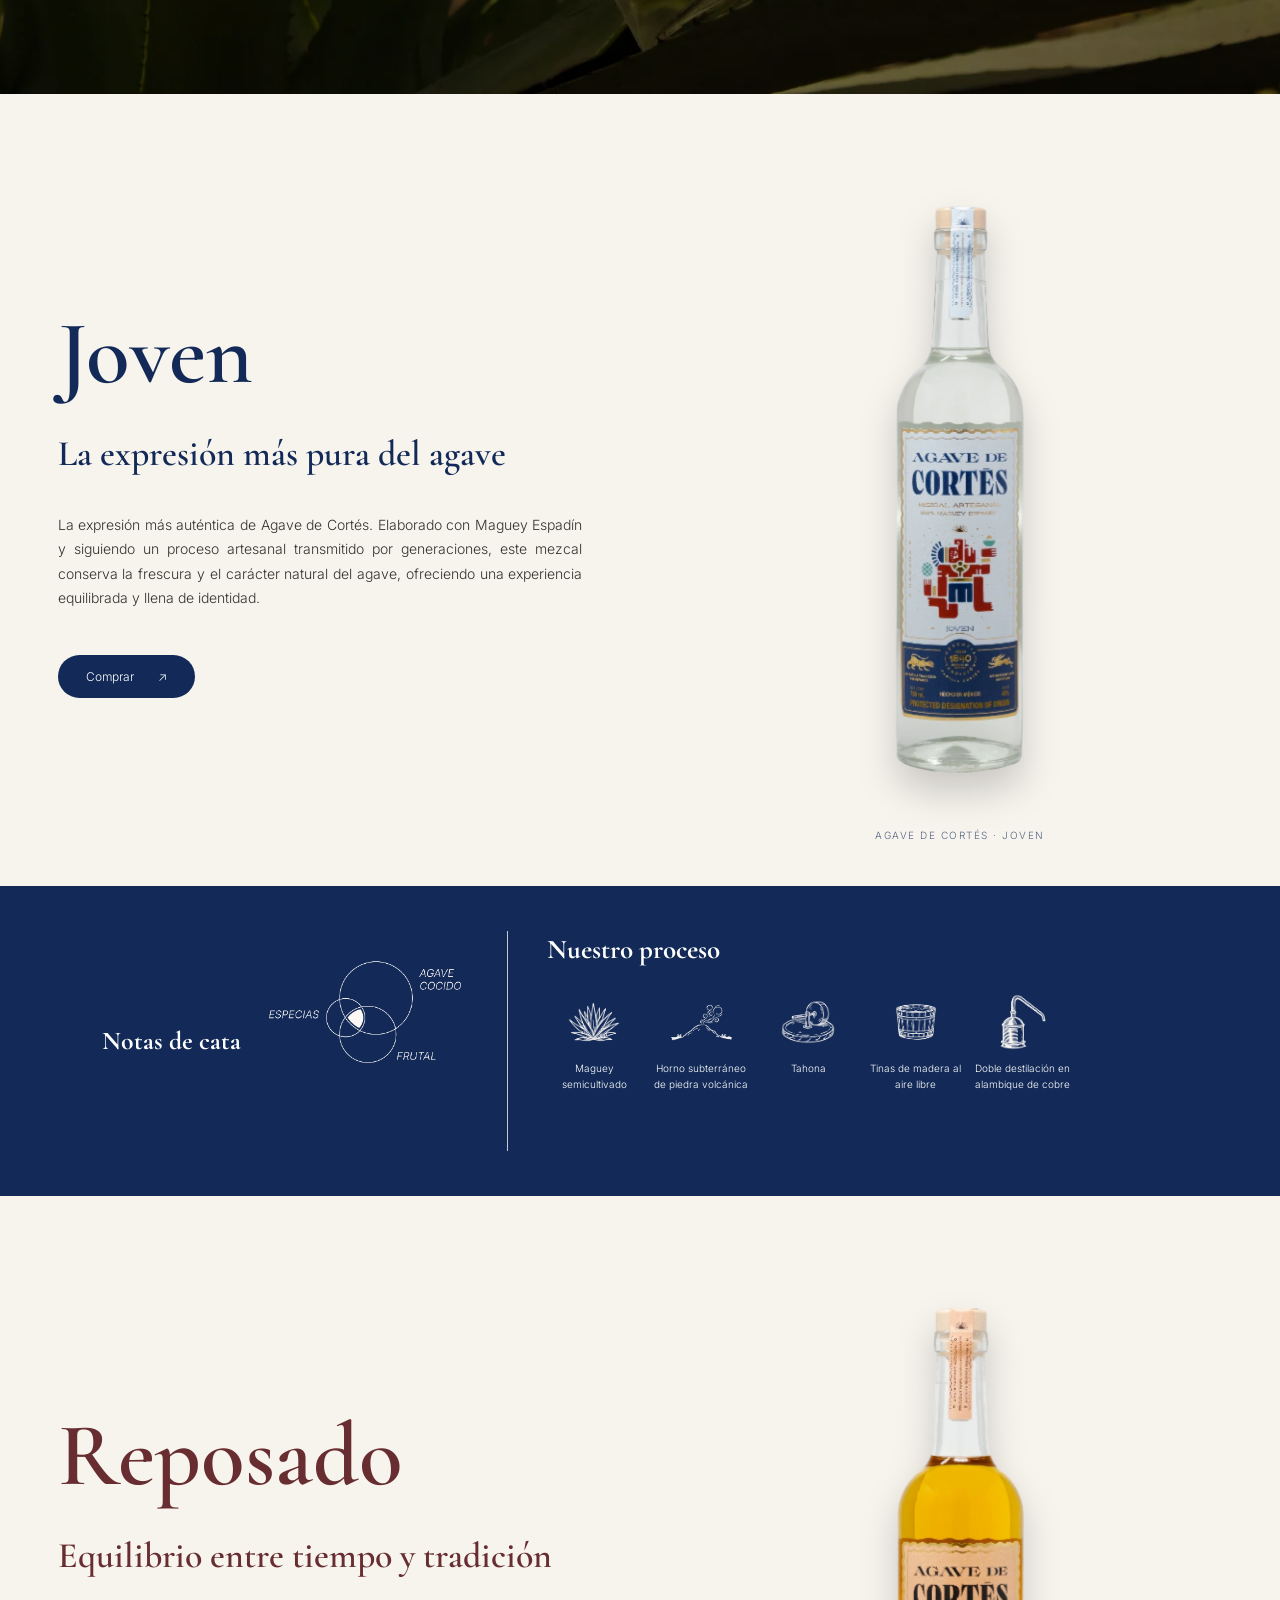
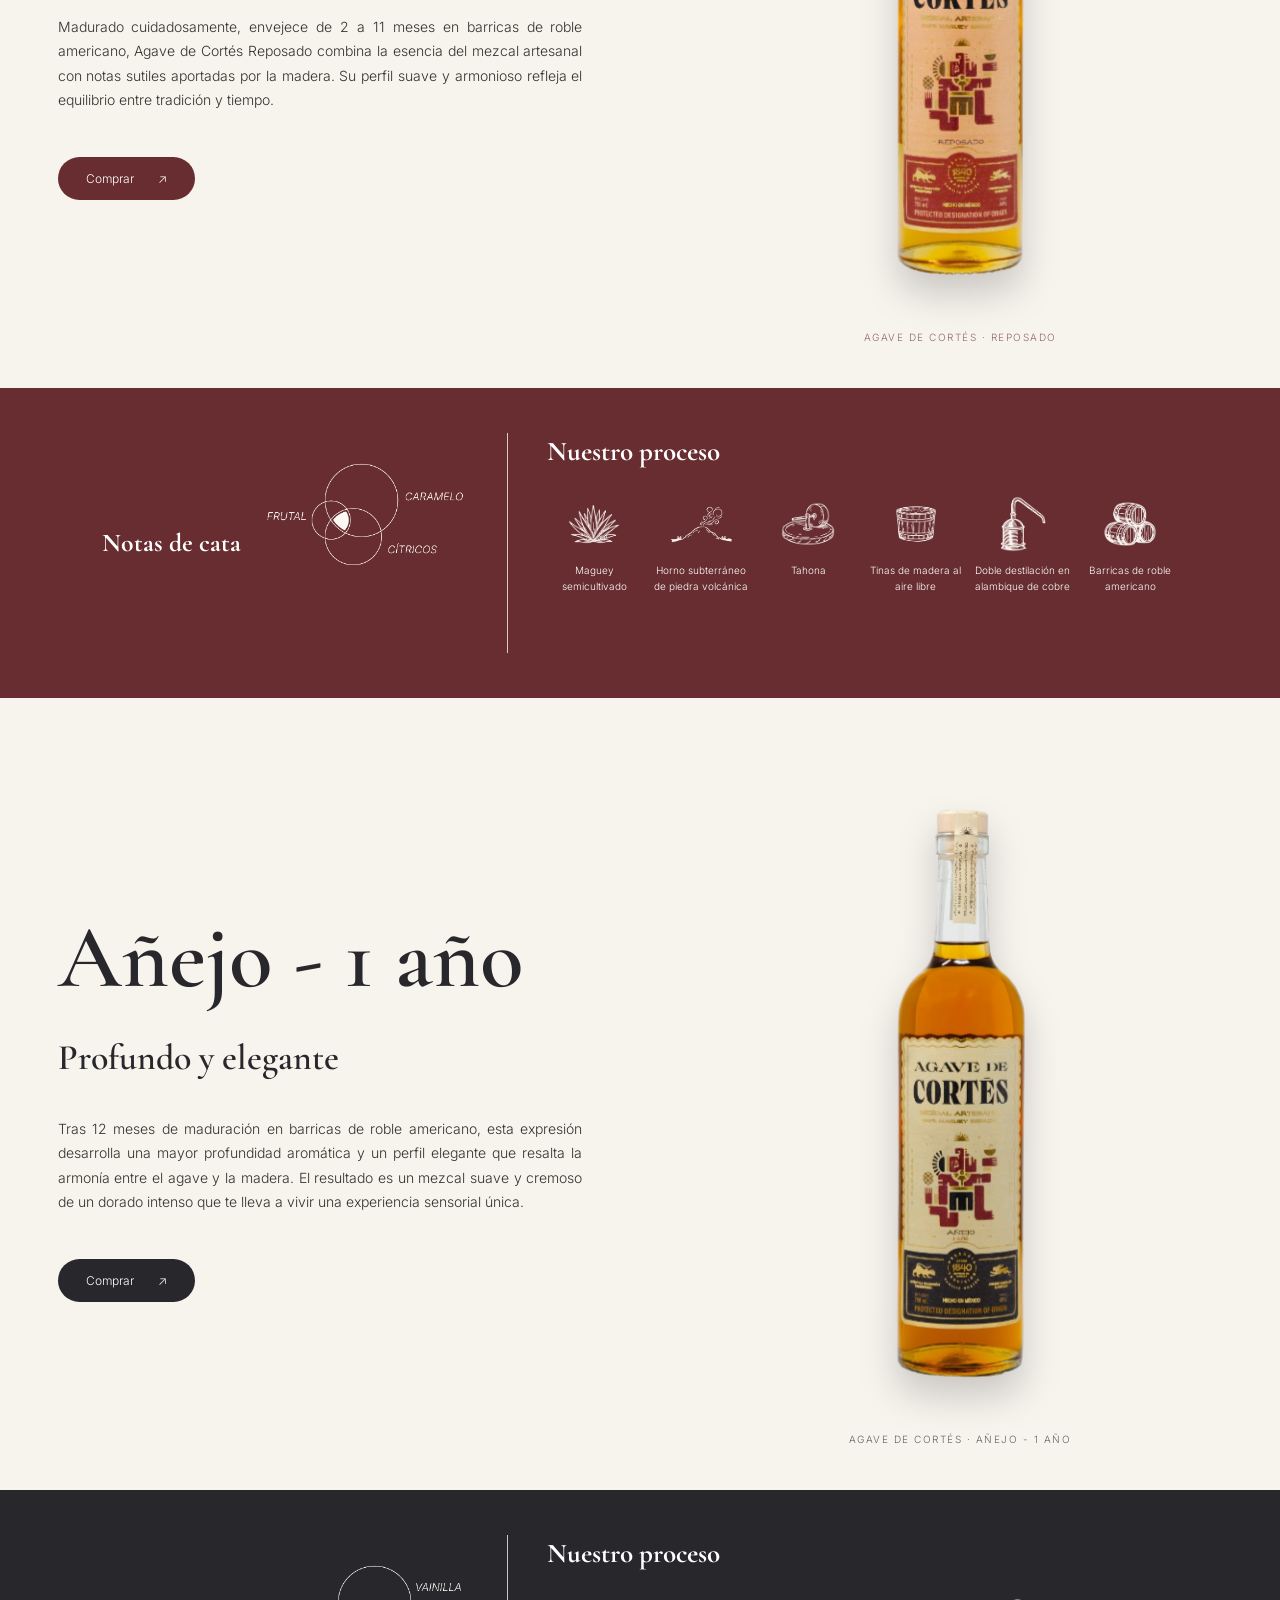
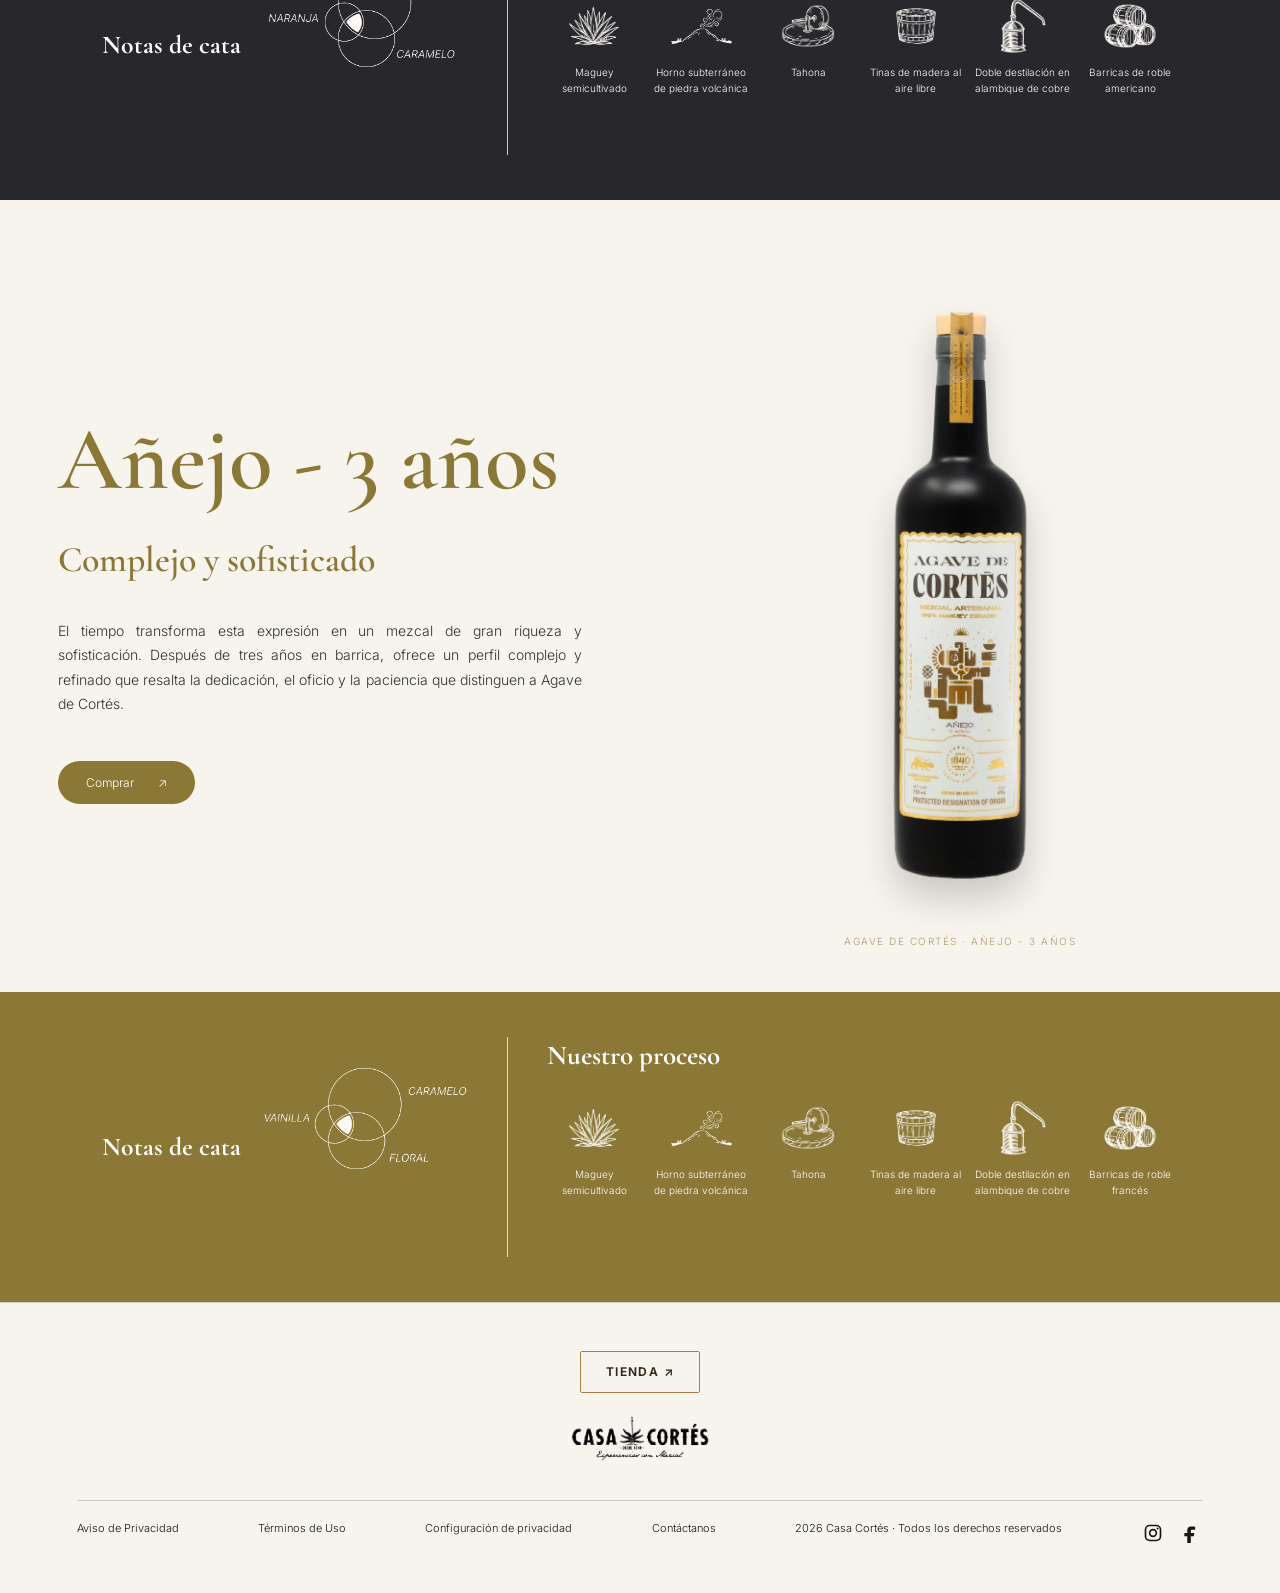
==== commit 3833e4ee: "Aviso de privacidad discreto" ====
--- a/agave-de-cortes.html
+++ b/agave-de-cortes.html
@@ -3,10 +3,25 @@
 <html lang="es"><head><script>/* Verificación temprana para evitar parpadeos entre páginas. */(function(){try{if(localStorage.getItem('casaCortesAgeVerified')==='yes'){document.documentElement.classList.add('age-verified');}}catch(e){}})();</script><style>html.age-verified #ageGate{display:none!important}html.age-verified body.age-locked{overflow:auto!important}</style><meta charset="utf-8"/><meta content="width=device-width,initial-scale=1" name="viewport"/><title>Agave de Cortés — Casa Cortés</title><meta name="description" content="Conoce Agave de Cortés, sus expresiones de mezcal y la tradición de elaboración que forma parte de Casa Cortés en Oaxaca."/><link rel="canonical" href="https://casacortes.mx/agave-de-cortes.html"/><meta property="og:type" content="website"/><meta property="og:locale" content="es_MX"/><meta property="og:site_name" content="Casa Cortés"/><meta property="og:title" content="Agave de Cortés — Casa Cortés"/><meta property="og:description" content="Conoce Agave de Cortés, sus expresiones de mezcal y la tradición de elaboración que forma parte de Casa Cortés en Oaxaca."/><meta property="og:url" content="https://casacortes.mx/agave-de-cortes.html"/><meta name="twitter:card" content="summary"/><link href="assets/favicon/favicon.ico" rel="icon"/><link href="https://fonts.googleapis.com" rel="preconnect"/><link crossorigin="" href="https://fonts.gstatic.com" rel="preconnect"/><link href="https://fonts.googleapis.com/css2?family=Cormorant+Garamond:ital,wght@0,600;1,600&amp;family=Inter:ital,wght@0,300;1,300&amp;display=swap" rel="stylesheet"/><link href="css/styles.css" rel="stylesheet"/><link href="css/agave.css" rel="stylesheet"/><script defer="" src="js/main.js"></script><script defer="" src="js/agave.js"></script><link href="css/motion.css" rel="stylesheet"/><script defer="" src="js/motion.js"></script><style>
 :root{color-scheme:dark} .cc-consent{position:fixed;bottom:18px;left:18px;right:18px;z-index:9999;max-width:520px;background:#171a19f5;border:1px solid #b9a179;color:#f5f0e7;padding:15px 18px;box-shadow:0 10px 35px #0009;font-family:Inter,Arial,sans-serif;font-size:13px;line-height:1.6}.cc-consent[hidden]{display:none!important}.cc-consent h2{font-family:'Cormorant Garamond',Georgia,serif;font-size:22px;margin:0 0 5px;color:#f6f0e6}.cc-consent p{margin:0 0 8px}.cc-consent a{color:#e8c58a}.cc-consent-actions{display:flex;flex-wrap:wrap;gap:9px}.cc-consent button{cursor:pointer;padding:10px 14px;background:transparent;border:1px solid #b9a179;color:#fff;font:inherit}.cc-consent button.cc-primary{background:#c4a16d;color:#171a19}.cc-consent-options{display:grid;gap:9px;margin:10px 0 14px}.cc-consent label{display:flex;align-items:center;gap:10px}.cc-consent input{accent-color:#c4a16d}.cc-consent .cc-muted{color:#c9c5be;font-size:12px}.cc-consent:focus-within{outline:1px solid #c4a16d}
 @media(max-width:600px){.cc-consent{left:10px;right:10px;bottom:10px;padding:12px 14px;max-height:45dvh;overflow-y:auto}.cc-consent h2{font-size:23px}}
-</style><style>.cc-seo-visually-hidden{position:absolute!important;width:1px!important;height:1px!important;padding:0!important;margin:-1px!important;overflow:hidden!important;clip:rect(0,0,0,0)!important;white-space:nowrap!important;border:0!important}</style></head>
+</style><style>.cc-seo-visually-hidden{position:absolute!important;width:1px!important;height:1px!important;padding:0!important;margin:-1px!important;overflow:hidden!important;clip:rect(0,0,0,0)!important;white-space:nowrap!important;border:0!important}</style><style>
+/* Aviso compacto de privacidad: no interfiere con la pantalla de mayoría de edad. */
+body.age-locked #cc-privacy-panel{display:none!important}
+.cc-consent{box-sizing:border-box;max-width:420px!important;bottom:22px!important;left:22px!important;right:auto!important;padding:19px 21px!important;background:#f5f1e9!important;color:#2c2923!important;border:1px solid #c8b69a!important;border-radius:3px!important;box-shadow:0 8px 28px rgba(0,0,0,.17)!important;font-size:12px!important;line-height:1.55!important;z-index:9998!important}
+.cc-consent h2{color:#29251f!important;font-size:25px!important;line-height:1.1!important;margin:0 0 10px!important}
+.cc-consent p{color:#514b43!important;margin:0 0 10px!important}
+.cc-consent a{color:#745633!important;text-underline-offset:3px}
+.cc-consent-actions{display:flex;gap:7px!important;flex-wrap:wrap}
+.cc-consent button{border:1px solid #a88a61!important;color:#332a21!important;background:transparent!important;font-size:11px!important;line-height:1.2!important;padding:11px 12px!important;min-height:40px!important;letter-spacing:.01em!important}
+.cc-consent button.cc-primary{background:#2b2924!important;color:#fff!important;border-color:#2b2924!important}
+.cc-consent label{color:#38332d!important}
+.cc-consent .cc-muted{color:#645e55!important}
+.cc-consent:focus-within{outline:none!important}
+.cc-consent :focus-visible{outline:2px solid #9b753d!important;outline-offset:2px}
+@media(max-width:600px){.cc-consent{left:12px!important;right:12px!important;bottom:12px!important;max-width:none!important;padding:15px 16px!important;max-height:55dvh!important;overflow:auto!important}.cc-consent h2{font-size:23px!important}.cc-consent button{flex:1 1 auto}}
+</style></head>
 <body class="age-locked agave-body"><h1 class="cc-seo-visually-hidden">Agave de Cortés</h1><div aria-labelledby="ageTitle" aria-modal="true" class="age-gate" id="ageGate" role="dialog"><div class="age-gate__backdrop"></div><div class="age-gate__panel"><img alt="Casa Cortés" class="age-gate__logo" src="assets/logos/casa-cortes.png"/><p class="age-gate__eyebrow">Bienvenido a Casa Cortés</p><h2 id="ageTitle">¿Eres mayor de 18 años?</h2><p>Este sitio contiene información sobre bebidas alcohólicas. Para continuar, confirma que eres mayor de edad.</p><div class="age-gate__actions"><button class="age-gate__yes" id="ageYes" type="button">Sí, soy mayor de 18 años</button><button class="age-gate__no" id="ageNo" type="button">No soy mayor de 18 años</button></div><p class="age-gate__responsible">Disfruta responsablemente.</p></div></div>
 <header class="site-header" id="header"><a class="brand" href="index.html"><img alt="Casa Cortés" src="assets/logos/casa-cortes.png"/></a><button aria-controls="nav" aria-expanded="false" aria-label="Abrir menú" class="menu-toggle"><span></span><span></span><span></span></button><nav aria-label="Principal" id="nav"><a href="nosotros.html">Nosotros</a><a class="active" href="agave-de-cortes.html">Agave de Cortés</a><a href="el-jolgorio.html">El Jolgorio</a><a href="nuestra-soledad.html">Nuestra Soledad</a><a href="valles.html">Valles</a><a class="nav-shop-link" href="https://casacortes.mx/ecommerce/" target="_blank" rel="noopener noreferrer" aria-label="Visitar tienda Casa Cortés (abre en una nueva pestaña)">TIENDA <span aria-hidden="true">↗</span></a></nav></header>
 <main class="agave-page"><section class="ag-hero"><img alt="Cosecha de maguey en Oaxaca" src="assets/images/10.webp"/><div class="ag-hero-shade"></div><div class="ag-hero-content"><img alt="Agave de Cortés — Esencia que trasciende" src="assets/logos/agave-logo-horizontal.png"/></div><a aria-label="Continuar" class="ag-scroll" href="#ag-intro">↓</a></section><section class="ag-intro" id="ag-intro"><img alt="Agave de Cortés — Esencia que trasciende" class="ag-intro-logo" src="assets/logos/agave-logo-horizontal.png"/><p>FORJADO A LO LARGO DE SEIS GENERACIONES, AGAVE DE CORTÉS PRESERVA LA ESENCIA DEL MEZCAL OAXAQUEÑO.</p><img alt="Jaguar, símbolo gráfico de Agave de Cortés" class="ag-ornament-img" loading="lazy" src="assets/images/agave-jaguar.png"/></section><section class="ag-origin"><div class="ag-origin-photo"><img alt="Familia Cortés en el campo de agave" loading="lazy" src="assets/images/agave-origen-oficial.webp"/></div><div class="ag-origin-copy"><h2>Nuestro <em>origen</em></h2><p>Desde 2008, Agave de Cortés da vida a una tradición nacida de una profunda herencia familiar.</p><p>Como familia Cortés, hemos perfeccionado el arte de trabajar con distintas especies de agave, con un enfoque especial en el Maguey Espadín.</p><p>Cada botella refleja nuestro compromiso con la autenticidad, el origen y el legado mezcalero de Oaxaca.</p><a href="nosotros.html">Descubrir más ↗</a></div></section><section class="ag-collection"><img alt="Botella Agave de Cortés entre magueyes" loading="lazy" src="assets/images/agave-coleccion-oficial.webp"/><div><h2>Nuestros <em>mezcales</em></h2><p>Cada expresión de Agave de Cortés refleja el equilibrio entre tradición, conocimiento y tiempo. Elaborados con respeto por el proceso artesanal, nuestros mezcales revelan la personalidad del agave en cada una de sus distintas expresiones.</p><nav aria-label="Explorar expresiones"><a href="#joven">Joven</a><a href="#reposado">Reposado</a><a href="#anejo-1">Añejo 1 año</a><a href="#anejo-3">Añejo 3 años</a></nav></div></section><section class="ag-product ag-navy" id="joven"><div class="ag-product-copy"><h2>Joven</h2><h3>La expresión más pura del agave</h3><p>La expresión más auténtica de Agave de Cortés. Elaborado con Maguey Espadín y siguiendo un proceso artesanal transmitido por generaciones, este mezcal conserva la frescura y el carácter natural del agave, ofreciendo una experiencia equilibrada y llena de identidad.</p><a aria-label="Comprar Joven" class="ag-buy" href="https://casacortes.mx/ecommerce/producto/321" rel="noopener noreferrer" target="_blank">Comprar <span>↗</span></a></div><div class="ag-product-art"><img alt="Botella oficial Agave de Cortés Joven, tomada del PDF" loading="lazy" src="assets/images/agave-joven-oficial.webp"/><span>Agave de Cortés · Joven</span></div><div class="ag-product-details"><div class="ag-tasting"><h4>Notas de cata</h4><div class="ag-notes"><img alt="Diagrama oficial de notas de cata de Agave de Cortés joven" class="ag-cata-official" loading="lazy" src="assets/images/notas-cata/joven.png"/></div></div><div class="ag-process"><h4>Nuestro proceso</h4><ol><li><img alt="" loading="lazy" src="assets/images/proceso-maguey.png"/><span>Maguey semicultivado</span></li><li><img alt="" loading="lazy" src="assets/images/proceso-horno.png"/><span>Horno subterráneo de piedra volcánica</span></li><li><img alt="" loading="lazy" src="assets/images/proceso-tahona.png"/><span>Tahona</span></li><li><img alt="" loading="lazy" src="assets/images/proceso-tina.png"/><span>Tinas de madera al aire libre</span></li><li><img alt="" loading="lazy" src="assets/images/proceso-alambique.png"/><span>Doble destilación en alambique de cobre</span></li></ol></div></div></section><section class="ag-product ag-wine" id="reposado"><div class="ag-product-copy"><h2>Reposado</h2><h3>Equilibrio entre tiempo y tradición</h3><p>Madurado cuidadosamente, envejece de 2 a 11 meses en barricas de roble americano, Agave de Cortés Reposado combina la esencia del mezcal artesanal con notas sutiles aportadas por la madera. Su perfil suave y armonioso refleja el equilibrio entre tradición y tiempo.</p><a aria-label="Comprar Reposado" class="ag-buy" href="https://casacortes.mx/ecommerce/producto/8" rel="noopener noreferrer" target="_blank">Comprar <span>↗</span></a></div><div class="ag-product-art"><img alt="Botella oficial Agave de Cortés Reposado, tomada del PDF" loading="lazy" src="assets/images/agave-reposado-oficial.webp"/><span>Agave de Cortés · Reposado</span></div><div class="ag-product-details"><div class="ag-tasting"><h4>Notas de cata</h4><div class="ag-notes"><img alt="Diagrama oficial de notas de cata de Agave de Cortés reposado" class="ag-cata-official" loading="lazy" src="assets/images/notas-cata/reposado.png"/></div></div><div class="ag-process"><h4>Nuestro proceso</h4><ol><li><img alt="" loading="lazy" src="assets/images/proceso-maguey.png"/><span>Maguey semicultivado</span></li><li><img alt="" loading="lazy" src="assets/images/proceso-horno.png"/><span>Horno subterráneo de piedra volcánica</span></li><li><img alt="" loading="lazy" src="assets/images/proceso-tahona.png"/><span>Tahona</span></li><li><img alt="" loading="lazy" src="assets/images/proceso-tina.png"/><span>Tinas de madera al aire libre</span></li><li><img alt="" loading="lazy" src="assets/images/proceso-alambique.png"/><span>Doble destilación en alambique de cobre</span></li><li><img alt="" loading="lazy" src="assets/images/proceso-barricas.png"/><span>Barricas de roble americano</span></li></ol></div></div></section><section class="ag-product ag-charcoal" id="anejo-1"><div class="ag-product-copy"><h2>Añejo - 1 año</h2><h3>Profundo y elegante</h3><p>Tras 12 meses de maduración en barricas de roble americano, esta expresión desarrolla una mayor profundidad aromática y un perfil elegante que resalta la armonía entre el agave y la madera. El resultado es un mezcal suave y cremoso de un dorado intenso que te lleva a vivir una experiencia sensorial única.</p><a aria-label="Comprar Añejo - 1 año" class="ag-buy" href="https://casacortes.mx/ecommerce/producto/4" rel="noopener noreferrer" target="_blank">Comprar <span>↗</span></a></div><div class="ag-product-art"><img alt="Botella oficial Agave de Cortés Añejo - 1 año, tomada del PDF" loading="lazy" src="assets/images/agave-anejo-1-oficial.webp"/><span>Agave de Cortés · Añejo - 1 año</span></div><div class="ag-product-details"><div class="ag-tasting"><h4>Notas de cata</h4><div class="ag-notes"><img alt="Diagrama oficial de notas de cata de Agave de Cortés anejo-1" class="ag-cata-official" loading="lazy" src="assets/images/notas-cata/anejo-1.png"/></div></div><div class="ag-process"><h4>Nuestro proceso</h4><ol><li><img alt="" loading="lazy" src="assets/images/proceso-maguey.png"/><span>Maguey semicultivado</span></li><li><img alt="" loading="lazy" src="assets/images/proceso-horno.png"/><span>Horno subterráneo de piedra volcánica</span></li><li><img alt="" loading="lazy" src="assets/images/proceso-tahona.png"/><span>Tahona</span></li><li><img alt="" loading="lazy" src="assets/images/proceso-tina.png"/><span>Tinas de madera al aire libre</span></li><li><img alt="" loading="lazy" src="assets/images/proceso-alambique.png"/><span>Doble destilación en alambique de cobre</span></li><li><img alt="" loading="lazy" src="assets/images/proceso-barricas.png"/><span>Barricas de roble americano</span></li></ol></div></div></section><section class="ag-product ag-gold" id="anejo-3"><div class="ag-product-copy"><h2>Añejo - 3 años</h2><h3>Complejo y sofisticado</h3><p>El tiempo transforma esta expresión en un mezcal de gran riqueza y sofisticación. Después de tres años en barrica, ofrece un perfil complejo y refinado que resalta la dedicación, el oficio y la paciencia que distinguen a Agave de Cortés.</p><a aria-label="Comprar Añejo - 3 años" class="ag-buy" href="https://casacortes.mx/ecommerce/producto/10" rel="noopener noreferrer" target="_blank">Comprar <span>↗</span></a></div><div class="ag-product-art"><img alt="Botella oficial Agave de Cortés Añejo - 3 años, tomada del PDF" loading="lazy" src="assets/images/agave-anejo-3-oficial.webp"/><span>Agave de Cortés · Añejo - 3 años</span></div><div class="ag-product-details"><div class="ag-tasting"><h4>Notas de cata</h4><div class="ag-notes"><img alt="Diagrama oficial de notas de cata de Agave de Cortés anejo-3" class="ag-cata-official" loading="lazy" src="assets/images/notas-cata/anejo-3.png"/></div></div><div class="ag-process"><h4>Nuestro proceso</h4><ol><li><img alt="" loading="lazy" src="assets/images/proceso-maguey.png"/><span>Maguey semicultivado</span></li><li><img alt="" loading="lazy" src="assets/images/proceso-horno.png"/><span>Horno subterráneo de piedra volcánica</span></li><li><img alt="" loading="lazy" src="assets/images/proceso-tahona.png"/><span>Tahona</span></li><li><img alt="" loading="lazy" src="assets/images/proceso-tina.png"/><span>Tinas de madera al aire libre</span></li><li><img alt="" loading="lazy" src="assets/images/proceso-alambique.png"/><span>Doble destilación en alambique de cobre</span></li><li><img alt="" loading="lazy" src="assets/images/proceso-barricas.png"/><span>Barricas de roble francés</span></li></ol></div></div></section></main><a aria-label="Atención a clientes por WhatsApp" class="whatsapp-float" href="https://wa.me/5219511170569" rel="noopener noreferrer" target="_blank"><svg aria-hidden="true" viewbox="0 0 24 24"><path d="M20.52 3.48A11.8 11.8 0 0 0 12.08 0C5.5 0 .15 5.35.15 11.93c0 2.1.55 4.16 1.6 5.97L.05 24l6.25-1.64a11.9 11.9 0 0 0 5.77 1.47h.01c6.58 0 11.93-5.35 11.93-11.93 0-3.19-1.24-6.18-3.49-8.42ZM12.08 21.8h-.01a9.88 9.88 0 0 1-5.04-1.38l-.36-.21-3.71.97.99-3.62-.23-.37a9.86 9.86 0 0 1-1.52-5.26c0-5.45 4.44-9.89 9.9-9.89a9.82 9.82 0 0 1 7 2.9 9.82 9.82 0 0 1 2.9 7c-.01 5.44-4.45 9.86-9.92 9.86Zm5.42-7.4c-.3-.15-1.76-.87-2.03-.97-.27-.1-.47-.15-.67.15-.2.3-.77.97-.94 1.17-.17.2-.35.22-.65.07-.3-.15-1.25-.46-2.38-1.47a8.9 8.9 0 0 1-1.65-2.05c-.17-.3-.02-.46.13-.6.13-.13.3-.35.45-.52.15-.17.2-.3.3-.5.1-.2.05-.37-.02-.52-.08-.15-.67-1.61-.92-2.21-.24-.58-.49-.5-.67-.51h-.57c-.2 0-.52.07-.79.37-.27.3-1.04 1.02-1.04 2.48s1.07 2.88 1.22 3.08c.15.2 2.1 3.2 5.08 4.49.71.31 1.26.49 1.7.63.71.23 1.36.19 1.87.12.57-.08 1.76-.72 2.01-1.41.25-.7.25-1.29.17-1.41-.07-.13-.27-.2-.57-.35Z" fill="currentColor"></path></svg></a>
 <footer><a class="footer-shop-link" href="https://casacortes.mx/ecommerce/" target="_blank" rel="noopener noreferrer">TIENDA ↗</a><img alt="Casa Cortés" src="assets/logos/casa-cortes.png"/><div><a href="aviso-de-privacidad.html">Aviso de Privacidad</a><a href="terminos-de-uso.html">Términos de Uso</a><a href="#" data-cc-privacy-open>Configuración de privacidad</a><a href="contacto.html">Contáctanos</a><span>2026 Casa Cortés · Todos los derechos reservados</span><span aria-label="Redes sociales de Agave de Cortés" class="social-links"><a aria-label="Instagram de Agave de Cortés" href="https://www.instagram.com/agavedecortes.oax" rel="noopener noreferrer" target="_blank"><svg aria-hidden="true" viewbox="0 0 24 24"><rect fill="none" height="18" rx="5" stroke="currentColor" stroke-width="2" width="18" x="3" y="3"></rect><circle cx="12" cy="12" fill="none" r="4" stroke="currentColor" stroke-width="2"></circle><circle cx="17.5" cy="6.5" fill="currentColor" r="1.2"></circle></svg></a><a aria-label="Facebook de Agave de Cortés" href="https://www.facebook.com/agavedecortes.oax" rel="noopener noreferrer" target="_blank"><svg aria-hidden="true" viewbox="0 0 24 24"><path d="M14 8h3V4.5c-.52-.07-2.3-.22-4.42-.22C8.4 4.28 7.5 6.8 7.5 9.05V12H4v4h3.5v8h4.3v-8h3.58l.57-4H11.8V9.45C11.8 8.3 12.12 8 14 8Z" fill="currentColor"></path></svg></a></span></div></footer>
-<aside id="cc-privacy-panel" class="cc-consent" role="dialog" aria-label="Preferencias de privacidad" aria-modal="false" hidden><h2>Tu privacidad importa</h2><p>Utilizamos almacenamiento esencial para el funcionamiento del sitio. Con tu autorización, podremos activar herramientas de análisis de navegación. Google Analytics puede enviar señales limitadas sin cookies antes de tu decisión; Clarity solo se activa si aceptas. La publicidad personalizada permanece desactivada.</p><p><a href="aviso-de-privacidad.html">Aviso de Privacidad</a></p><div class="cc-consent-options" id="cc-privacy-options" hidden><label><input type="checkbox" checked disabled> Necesarias <span class="cc-muted">(siempre activas)</span></label><label><input id="cc-analytics" type="checkbox"> Analítica (Google Analytics y Microsoft Clarity)</label><label><input id="cc-marketing" type="checkbox"> Publicidad (Meta Pixel, cuando se configure)</label></div><div class="cc-consent-actions"><button type="button" id="cc-reject">Rechazar opcionales</button><button type="button" id="cc-configure">Configurar</button><button type="button" id="cc-accept" class="cc-primary">Aceptar opcionales</button><button type="button" id="cc-save" class="cc-primary" hidden>Guardar preferencias</button></div></aside><script defer src="js/privacy-consent.js"></script><script defer src="js/analytics-consent.js"></script><script defer src="js/proteccion-visual.js"></script>
+<aside id="cc-privacy-panel" class="cc-consent" role="dialog" aria-label="Preferencias de privacidad" aria-modal="false" hidden><h2>Tu privacidad es importante</h2><p>Utilizamos herramientas de análisis para mejorar tu experiencia. Puedes aceptar, rechazar o configurar su uso. Google Analytics puede enviar señales limitadas sin cookies; Clarity solo se activa si aceptas.</p><p><a href="aviso-de-privacidad.html">Aviso de Privacidad</a></p><div class="cc-consent-options" id="cc-privacy-options" hidden><label><input type="checkbox" checked disabled> Necesarias <span class="cc-muted">(siempre activas)</span></label><label><input id="cc-analytics" type="checkbox"> Analítica (Google Analytics y Microsoft Clarity)</label><label><input id="cc-marketing" type="checkbox"> Publicidad (Meta Pixel, cuando se configure)</label></div><div class="cc-consent-actions"><button type="button" id="cc-reject">Rechazar</button><button type="button" id="cc-configure">Configurar</button><button type="button" id="cc-accept" class="cc-primary">Aceptar</button><button type="button" id="cc-save" class="cc-primary" hidden>Guardar preferencias</button></div></aside><script defer src="js/privacy-consent.js"></script><script defer src="js/analytics-consent.js"></script><script defer src="js/proteccion-visual.js"></script>
 </body></html>
